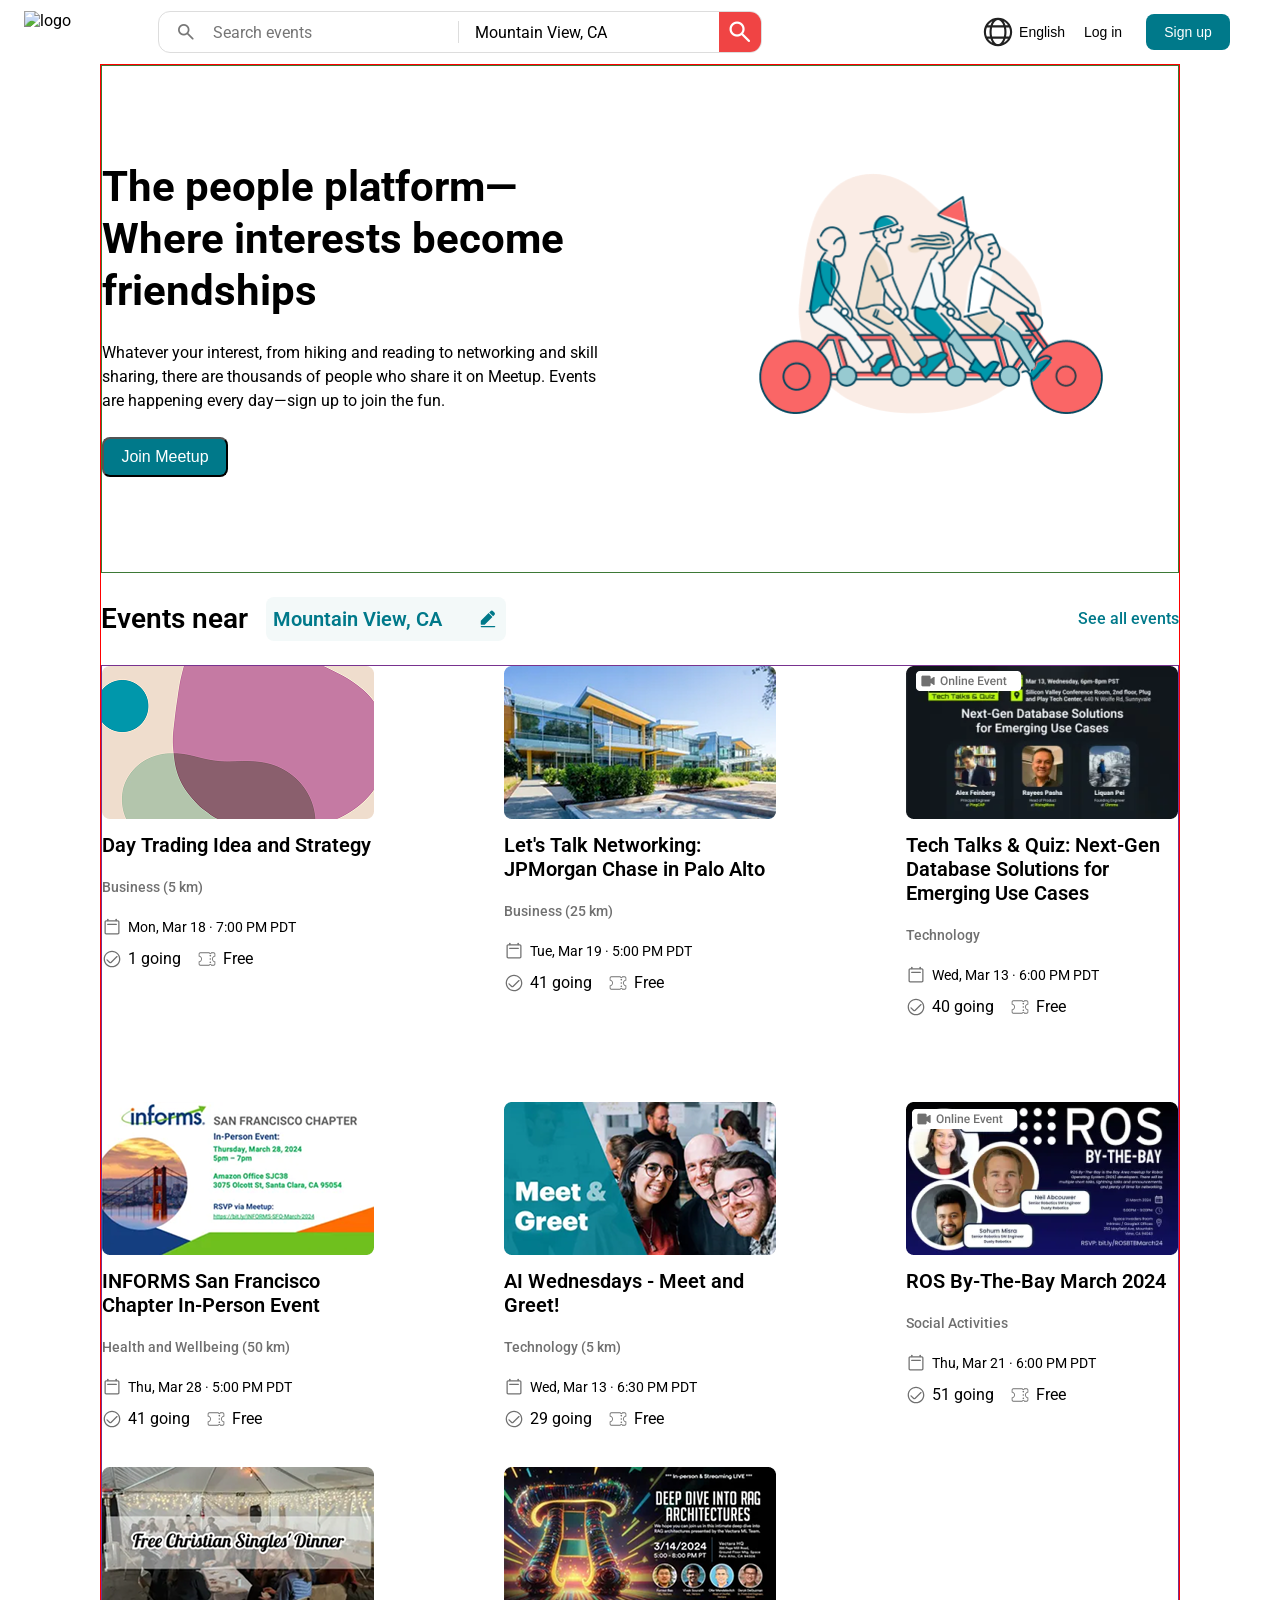
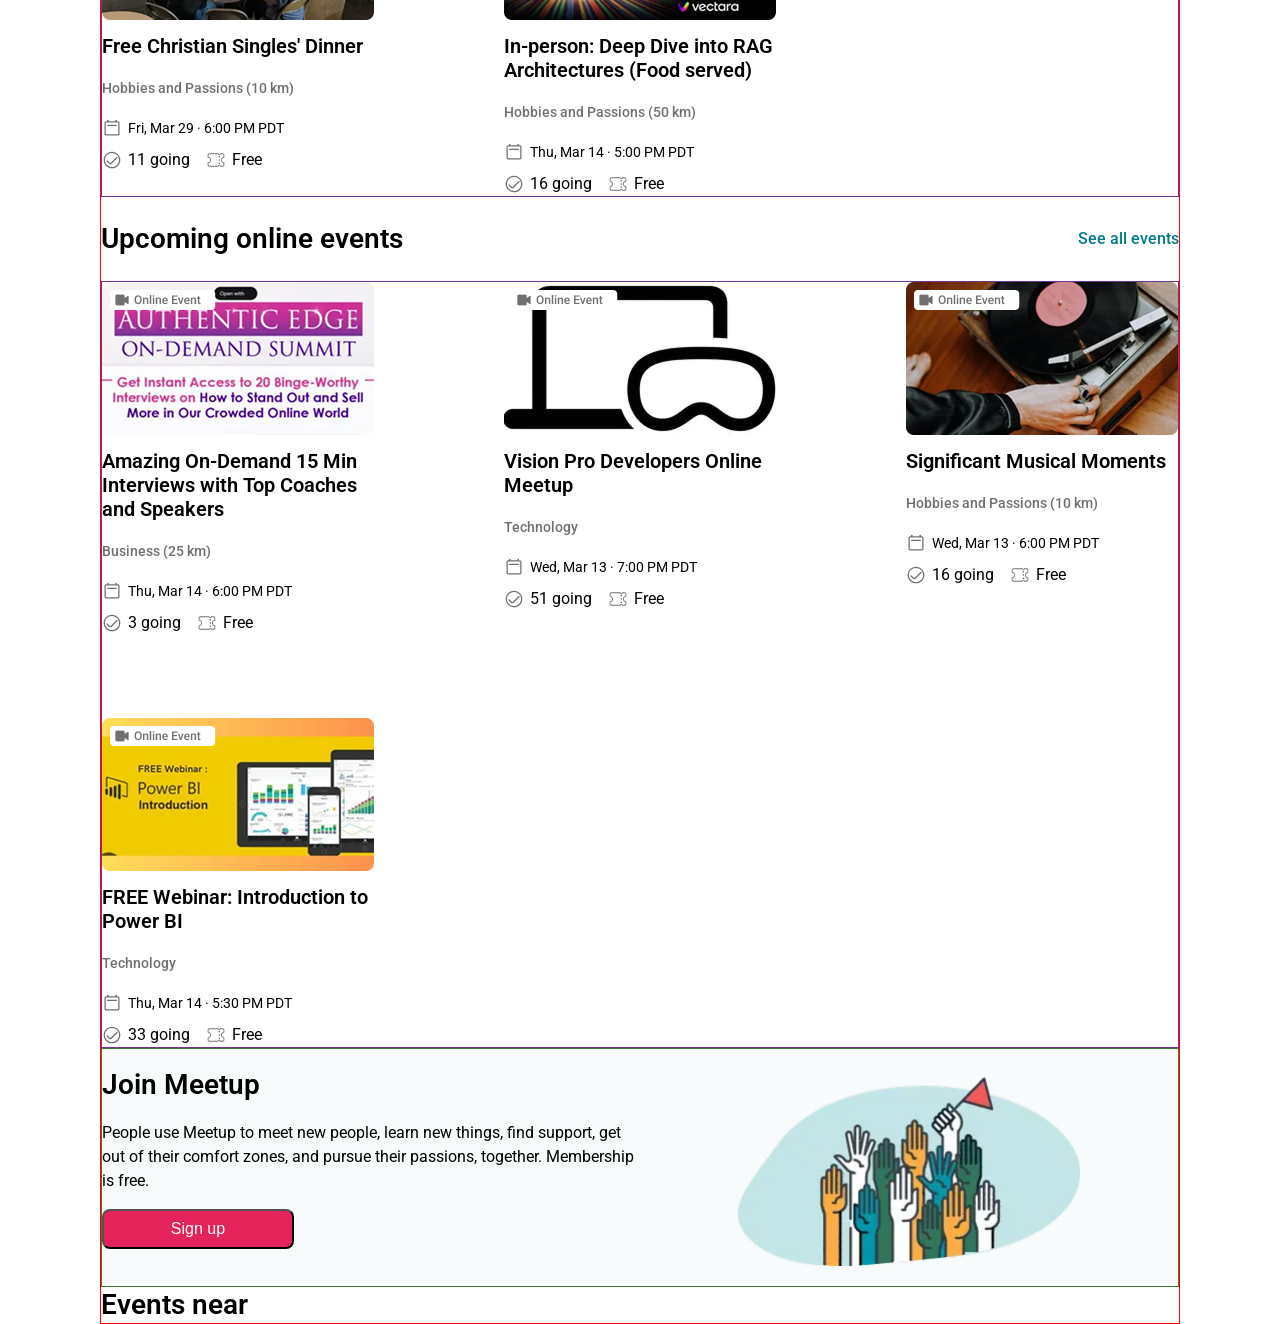
==== index.html @ 6280b61b "section Join_Meetup adaptive" ====
<!doctype html>
<html lang="en">

<head>
    <meta charset="UTF-8" />
    <meta name="viewport" content="width=device-width, initial-scale=1.0" />
    <link href="./css/style.css" rel="stylesheet" />
    <link rel="stylesheet"
        href="https://fonts.googleapis.com/css2?family=Material+Symbols+Rounded:opsz,wght,FILL,GRAD@24,400,0,0" />
    <title>Document</title>
</head>

<body>

    <div class="navbar">
        <img src="/assets/icon/logo.svg" alt="logo" class="logo" />
        <form class="searchBar">

            <div class="searchField">
                <span class="material-symbols-rounded searchIcon">
                    search
                </span>
                <input type="text" placeholder="Search events" aria-label="Search events">
            </div>

            <div class="locationField">
                <input type="text" value="Mountain View, CA" aria-label="Location">
            </div>
            <button type="submit" aria-label="Search">
                <span class="material-symbols-rounded">search</span>
            </button>
        </form>

        <div class="btnCont">
            <button class="btnEnglish"><img src="/assets/icon/Planet.svg" alt="Planet">English</button>
            <button class="btnLogin">Log in</button>
            <button class="btnSingUp">Sign up</button>
        </div>
    </div>


    <div class="main">
        <section class="sectionPeoplePlatform">
            <div class="flexSetting textCont">
                <h2>
                    The people platform—Where interests become friendships
                </h2>
                <p>Whatever your interest, from hiking and reading to networking and skill sharing,
                    there are thousands of people who share it on Meetup. Events are happening
                    every day—sign up to join the fun.</p>
                <button> Join Meetup</button>
            </div>
            <div class="flexSetting imageCont">
                <img src="/assets/img/irl_event.png" alt="irl_event">
            </div>
        </section>


        <!-- /* ******************************************************************************* */
        /* ******************************************************************************* */
        /* ******************************************************************************* */ -->


        <section class="sectionEventsNear">
            <div class="firstLine">
                <div class="title3"><span>Events near</span></div>
                <div class="title3Info">
                    <span>Mountain View, CA</span>
                    <img src="/assets/icon/pen.svg" alt="">

                </div>
                <a class="title3InfoLink" href="">See all events</a>
            </div>
            <div class="eventsNear">
                <div class="eventsNearGr1">
                    <div class="eventsNearImg"> <img class="linkImg" src="/assets/img/Link1.png" alt=""></div>
                    <div class="eventsNearText">
                        <h4>Day Trading Idea and Strategy</h4>
                        <p class="category">Business (5 km)</p>
                        <div class="dataGrid">
                            <img class="iconGrid" src="/assets/icon/calender.svg" alt="calender">
                            <p class="data">Mon, Mar 18 · 7:00 PM PDT</p>
                        </div>
                        <div class="ticketGrid">
                            <img class="iconGrid" src="/assets/icon/members.svg" alt="members">
                            <span>1 going</span>
                            <img class="iconGrid ticketIcon" src="/assets/icon/ticket.svg" alt="ticket">
                            <span>Free</span>
                        </div>
                    </div>
                </div>

                <div class="eventsNearGr1">
                    <div class="eventsNearImg"><img class="linkImg" src="/assets/img/Link2.png" alt=""></div>
                    <div class="eventsNearText">
                        <h4>Let's Talk Networking: JPMorgan Chase in Palo Alto</h4>
                        <p class="category">Business (25 km)</p>
                        <div class="dataGrid">
                            <img class="iconGrid" src="/assets/icon/calender.svg" alt="calender">
                            <p class="data">Tue, Mar 19 · 5:00 PM PDT</p>
                        </div>
                        <div class="ticketGrid">
                            <img class="iconGrid" src="/assets/icon/members.svg" alt="members">
                            <span>41 going</span>
                            <img class="iconGrid ticketIcon" src="/assets/icon/ticket.svg" alt="ticket">
                            <span>Free</span>
                        </div>
                    </div>
                </div>


                <div class="eventsNearGr1">
                    <div class="eventsNearImg"><img class="linkImg" src="/assets/img/Link3.png" alt=""></div>
                    <div class="eventsNearText">
                        <h4>Tech Talks & Quiz: Next-Gen Database Solutions for Emerging Use Cases</h4>
                        <p class="category">Technology</p>
                        <div class="dataGrid">
                            <img class="iconGrid" src="/assets/icon/calender.svg" alt="calender">
                            <p class="data">Wed, Mar 13 · 6:00 PM PDT</p>
                        </div>
                        <div class="ticketGrid">
                            <img class="iconGrid" src="/assets/icon/members.svg" alt="members">
                            <span>40 going</span>
                            <img class="iconGrid ticketIcon" src="/assets/icon/ticket.svg" alt="ticket">
                            <span>Free</span>
                        </div>
                    </div>
                </div>

                <div class="eventsNearGr1">
                    <div class="eventsNearImg"><img class="linkImg" src="/assets/img/Link4.png" alt=""></div>
                    <div class="eventsNearText">
                        <h4>INFORMS San Francisco Chapter In-Person Event</h4>
                        <p class="category">Health and Wellbeing (50 km)</p>
                        <div class="dataGrid">
                            <img class="iconGrid" src="/assets/icon/calender.svg" alt="calender">
                            <p class="data">Thu, Mar 28 · 5:00 PM PDT</p>
                        </div>
                        <div class="ticketGrid">
                            <img class="iconGrid" src="/assets/icon/members.svg" alt="members">
                            <span>41 going</span>
                            <img class="iconGrid ticketIcon" src="/assets/icon/ticket.svg" alt="ticket">
                            <span>Free</span>
                        </div>
                    </div>
                </div>

                <div class="eventsNearGr1">
                    <div class="eventsNearImg"><img class="linkImg" src="/assets/img/Link5.png" alt=""></div>
                    <div class="eventsNearText">
                        <h4>AI Wednesdays - Meet and Greet!</h4>
                        <p class="category">Technology (5 km)</p>
                        <div class="dataGrid">
                            <img class="iconGrid" src="/assets/icon/calender.svg" alt="calender">
                            <p class="data">Wed, Mar 13 · 6:30 PM PDT</p>
                        </div>
                        <div class="ticketGrid">
                            <img class="iconGrid" src="/assets/icon/members.svg" alt="members">
                            <span>29 going</span>
                            <img class="iconGrid ticketIcon" src="/assets/icon/ticket.svg" alt="ticket">
                            <span>Free</span>
                        </div>
                    </div>
                </div>

                <div class="eventsNearGr1">
                    <div class="eventsNearImg"><img class="linkImg" src="/assets/img/Link6.png" alt=""></div>
                    <div class="eventsNearText">
                        <h4>ROS By-The-Bay March 2024</h4>
                        <p class="category">Social Activities</p>
                        <div class="dataGrid">
                            <img class="iconGrid" src="/assets/icon/calender.svg" alt="calender">
                            <p class="data">Thu, Mar 21 · 6:00 PM PDT</p>
                        </div>
                        <div class="ticketGrid">
                            <img class="iconGrid" src="/assets/icon/members.svg" alt="members">
                            <span>51 going</span>
                            <img class="iconGrid ticketIcon" src="/assets/icon/ticket.svg" alt="ticket">
                            <span>Free</span>
                        </div>
                    </div>
                </div>

                <div class="eventsNearGr1">
                    <div class="eventsNearImg"><img class="linkImg" src="/assets/img/Link7.png" alt=""></div>
                    <div class="eventsNearText">
                        <h4>Free Christian Singles' Dinner</h4>
                        <p class="category">Hobbies and Passions (10 km)</p>
                        <div class="dataGrid">
                            <img class="iconGrid" src="/assets/icon/calender.svg" alt="calender">
                            <p class="data">Fri, Mar 29 · 6:00 PM PDT</p>
                        </div>
                        <div class="ticketGrid">
                            <img class="iconGrid" src="/assets/icon/members.svg" alt="members">
                            <span>11 going</span>
                            <img class="iconGrid ticketIcon" src="/assets/icon/ticket.svg" alt="ticket">
                            <span>Free</span>
                        </div>
                    </div>
                </div>

                <div class="eventsNearGr1">
                    <div class="eventsNearImg"><img class="linkImg" src="/assets/img/Link8.png" alt=""></div>
                    <div class="eventsNearText">
                        <h4>In-person: Deep Dive into RAG Architectures (Food served)</h4>
                        <p class="category">Hobbies and Passions (50 km)</p>
                        <div class="dataGrid">
                            <img class="iconGrid" src="/assets/icon/calender.svg" alt="calender">
                            <p class="data">Thu, Mar 14 · 5:00 PM PDT</p>
                        </div>
                        <div class="ticketGrid">
                            <img class="iconGrid" src="/assets/icon/members.svg" alt="members">
                            <span>16 going</span>
                            <img class="iconGrid ticketIcon" src="/assets/icon/ticket.svg" alt="ticket">
                            <span>Free</span>
                        </div>
                    </div>
                </div>
            </div>
        </section>


        <!-- /* ******************************************************************************* */
        /* ******************************************************************************* */
        /* ******************************************************************************* */ -->
        <section class="sectionUpcomingOnlineEvents">
            <div class="firstLine">
                <div><span class="title3">Upcoming online events</span></div>

                <a class="title3InfoLink" href="">See all events</a>
            </div>
            <div class="upcomingOnlineEvents">
                <div class="upcomingOnlineEventsGr1">
                    <div class="upcomingOnlineEventsImg"><img class="linkImg" src="/assets/img/Link9.png" alt=""></div>
                    <div class="upcomingOnlineEventsText">
                        <h4>Amazing On-Demand 15 Min Interviews with Top Coaches and Speakers</h4>
                        <p class="category">Business (25 km)</p>
                        <div class="dataGrid">
                            <img class="iconGrid" src="/assets/icon/calender.svg" alt="calender">
                            <p class="data">Thu, Mar 14 · 6:00 PM PDT</p>
                        </div>
                        <div class="ticketGrid">
                            <img class="iconGrid" src="/assets/icon/members.svg" alt="members">
                            <span>3 going</span>
                            <img class="iconGrid ticketIcon" src="/assets/icon/ticket.svg" alt="ticket">
                            <span>Free</span>
                        </div>
                    </div>
                </div>


                <div class="upcomingOnlineEventsGr1">
                    <div class="upcomingOnlineEventsImg"><img class="linkImg" src="/assets/img/Link10.png" alt=""></div>
                    <div class="upcomingOnlineEventsText">
                        <h4>Vision Pro Developers Online Meetup</h4>
                        <p class="category">Technology</p>
                        <div class="dataGrid">
                            <img class="iconGrid" src="/assets/icon/calender.svg" alt="calender">
                            <p class="data">Wed, Mar 13 · 7:00 PM PDT</p>
                        </div>
                        <div class="ticketGrid">
                            <img class="iconGrid" src="/assets/icon/members.svg" alt="members">
                            <span>51 going</span>
                            <img class="iconGrid ticketIcon" src="/assets/icon/ticket.svg" alt="ticket">
                            <span>Free</span>
                        </div>
                    </div>
                </div>

                <div class="upcomingOnlineEventsGr1">
                    <div class="upcomingOnlineEventsImg"><img class="linkImg" src="/assets/img/Link11.png" alt=""></div>
                    <div class="upcomingOnlineEventsText">
                        <h4>Significant Musical Moments</h4>
                        <p class="category">Hobbies and Passions (10 km)</p>
                        <div class="dataGrid">
                            <img class="iconGrid" src="/assets/icon/calender.svg" alt="calender">
                            <p class="data">Wed, Mar 13 · 6:00 PM PDT</p>
                        </div>
                        <div class="ticketGrid">
                            <img class="iconGrid" src="/assets/icon/members.svg" alt="members">
                            <span>16 going</span>
                            <img class="iconGrid ticketIcon" src="/assets/icon/ticket.svg" alt="ticket">
                            <span>Free</span>
                        </div>
                    </div>
                </div>


                <div class="upcomingOnlineEventsGr1">
                    <div class="upcomingOnlineEventsImg"><img class="linkImg" src="/assets/img/Link12.png" alt=""></div>
                    <div class="upcomingOnlineEventsText">
                        <h4>FREE Webinar: Introduction to Power BI</h4>
                        <p class="category">Technology</p>
                        <div class="dataGrid">
                            <img class="iconGrid" src="/assets/icon/calender.svg" alt="calender">
                            <p class="data">Thu, Mar 14 · 5:30 PM PDT</p>
                        </div>
                        <div class="ticketGrid">
                            <img class="iconGrid" src="/assets/icon/members.svg" alt="members">
                            <span>33 going</span>
                            <img class="iconGrid ticketIcon" src="/assets/icon/ticket.svg" alt="ticket">
                            <span>Free</span>
                        </div>
                    </div>
                </div>
            </div>
        </section>

        <!-- /* ******************************************************************************* */
        /* ******************************************************************************* */
        /* ******************************************************************************* */ -->

        <section class="sectionJoinMeetup">
            <div class="title">
                <h5>Join Meetup</h5>
            </div>

            <div class="imageCont">
                <img src="/assets/img/Hands.png" alt="irl_event">
            </div>

            <div class="textCont">
                <p>
                    People use Meetup to meet new people, learn new things, find support, get out of their comfort
                    zones, and pursue their passions, together. Membership is free.
                </p>
                <button>Sign up</button>
            </div>
        </section>
        <section class="sectionTopCategories">
            <div class="title3"><span>Events near</span></div>

        </section>
    </div>
</body>
<script src="/scripts/script.js"></script>

</html>
---- css/style.css ----
* {
    margin: 0px;
    padding: 0px;
    box-sizing: border-box;
    /* убрать возможность выделения */
    /* user-select: none; */


}

body {
    max-width: 1920px;
    margin: 0 auto;
    font-family: "Roboto ";
    /* position: relative; */
}

@font-face {
    font-family: "Roboto ";
    src: url("/assets/fonts/Roboto/Roboto-VariableFont_wdth\,wght.ttf");
}


.main {

    /* height: 100vh; */
    margin-left: 100px;
    margin-right: 100px;
    border: 1px solid red;
}

@media screen and (max-width: 1024px) {
    .main {
        margin-left: 15px;
        margin-right: 15px;
    }
}

.title3 {
    font-weight: 600;
    font-style: SemiBold;
    font-size: 28px;
    line-height: 36px;
}

.title3InfoLink {
    font-weight: 500;
    font-size: 16px;
    line-height: 24px;
    color: #00798A;
    /* убрать подчеркивание */
    text-decoration: none;

}

h4 {
    font-weight: 600;
    font-size: 20px;
    line-height: 24px;
}



@media screen and (max-width: 480px) {
    .title3 {
        font-size: 20px;
        line-height: 24px;
    }

    h4 {
        font-size: 10px;
        line-height: 14px;
    }
}

/* ******************************************************************************* */
/* ******************************************************************************* */
/* ******************************************************************************* */

.navbar {

    display: flex;
    flex-direction: row;
    justify-content: flex-start;
    gap: 40px;


    margin: 11px 50px 11px 24px;

    img {
        width: 94px;
        height: 34px;
    }

    .searchBar {
        display: flex;
        align-items: center;
        /* width: 100%; */
        /* max-width: 700px; */
        height: 42px;
        border: 1px solid #ddd;
        border-radius: 12px;
        overflow: hidden;

        /* font-family: Roboto; */
        font-weight: 400;
        font-style: Regular;
        font-size: 16px;

        input {
            /* width: 100%; */
            width: 260px;
            min-width: 0;
            padding-left: 16px;
            border: none;
            /* // убрать внешнюю обводку элемента  */
            outline: none;
            font: inherit;

        }

        /* ?????????????????? */
        input:focus {
            outline: 2px solid #00798A;
            outline-offset: 2px;
        }

        button {
            display: flex;
            align-items: center;
            justify-content: center;
            flex-shrink: 0;
            width: 42px;
            height: 42px;
            border: none;
            background-color: #f04444;
            color: white;
            cursor: pointer;
        }
    }

    .searchField,
    .locationField {
        display: flex;
        align-items: center;
    }

    .searchField {
        /* не сжиматься, не расти, его размеры */
        flex: 0 0 300px;
        width: 300px;

    }

    .locationField {
        /* не сжиматься, не расти, его размеры */
        flex: 0 0 260px;
        width: 260px;

    }






    .searchBar button span {
        font-size: 28px;
    }


    .searchField {
        display: flex;
        align-items: center;
        flex: 1;
        min-width: 0;
        border-right: 1px solid #ddd;
    }

    .searchIcon {
        flex-shrink: 0;
        margin-left: 16px;
        color: #777;
        font-size: 22px;
    }

    .searchField input {
        flex: 1;
        min-width: 0;
        /* padding: 16px 12px; */
        /* border: none;
        outline: none;
        font: inherit; */
    }

    .btnCont {

        font-weight: 400;
        font-style: Regular;
        font-size: 16px;

        display: flex;
        align-items: center;
        gap: 22px;

        button {
            border: 0px;
            background-color: white;
            font-weight: 500;
            font-size: 14px;
            line-height: 20px;

            display: flex;
            align-items: center;
            justify-content: center;
            gap: 4px;

        }

        .btnEnglish {
            width: 74px;
        }

        .btnLogin {
            width: 42px;
        }

        .btnSingUp {
            width: 84px;
            height: 36px;
            background-color: #00798A;
            border-radius: 8px;
            color: white;
        }

    }



    .btnCont:last-child {
        /* margin-left: auto; 2 варианта для этого результата*/
        margin-inline-start: auto
    }
}


/*  Adaptive  for navbar*/
@media screen and (max-width: 1024px) {
    .navbar {
        margin-right: 8px;
        flex-wrap: wrap;
        justify-content: space-between;
        row-gap: 16px;
    }

    .searchBar {
        order: 1;
        /* flex: 0 0 100%; */
        max-width: 100%;
        margin-inline: auto;
    }
}

/*  Adaptive */
@media screen and (max-width: 800px) {
    .navbar .locationField {
        display: none;
    }
}

/* ******************************************************************************* */
/* ******************************************************************************* */
/* ******************************************************************************* */

.sectionPeoplePlatform {
    border: 1px solid rgb(61, 121, 54);
    padding-bottom: 95px;
    padding-top: 95px;
    display: flex;
    gap: 46px;


    h2 {
        font-weight: 700;
        font-style: Bold;
        font-size: 42px;
        line-height: 52px;
    }

    p {
        margin-top: 24px;
        margin-bottom: 24px;
        font-weight: 400;
        font-style: Regular;
        font-size: 16px;
        line-height: 24px;

    }

    button {
        width: 126px;
        height: 40px;
        background-color: #00798A;
        border-radius: 8px;
        color: white;
        font-weight: 400;
        font-size: 16px;
        line-height: 24px;
    }

    .imageCont {
        display: flex;
        justify-content: center;
    }

    img {
        max-width: 380px;
        max-height: 270px;
    }

    /* занимать доступное свободное пространство внутри flex-контейнера */
    .flexSetting {
        flex: 1;
    }
}



@media screen and (max-width: 1024px) {
    .sectionPeoplePlatform {
        padding-top: 30px;
        padding-bottom: 0px;

        display: flex;
        flex-direction: column;
        gap: 10px;

        p {
            margin-top: 20px;
        }

        /* расположить картинку посередине */
        /* .imageCont img {
            display: block;
            margin: 0 auto;
        } */
    }
}

@media screen and (max-width: 768px) {

    .sectionPeoplePlatform {
        img {
            width: 216px;
            height: auto;
            /* height: 154px; */
            /* margin: 0 auto; */
        }
    }
}

/* ******************************************************************************* */
/* ******************************************************************************* */
/* ******************************************************************************* */

.sectionEventsNear {
    .firstLine {
        margin-top: 24px;
        display: flex;
        justify-content: start;
        align-items: center;
        gap: 18px;
    }

    .title3Info {
        width: 240px;
        height: 44px;

        display: flex;
        justify-content: space-around;
        align-items: center;
        gap: 20px;

        background-color: #F3F9F9;
        border-radius: 8px;

        span {
            color: #00798A;
            font-weight: 600;
            font-size: 20px;
            line-height: 24px;
        }

        img {
            width: 22px;
            height: 22px;
        }

    }

    .title3InfoLink:last-child {
        /* margin-left: auto; 2 варианта для этого результата*/
        margin-inline-start: auto
    }

    .eventsNear {
        border: 1px solid rgb(120, 50, 143);
        margin-top: 24px;


        display: grid;
        grid-template-columns: repeat(auto-fill, minmax(272px, 272px));
        /* grid-template-rows: auto; */
        grid-template-rows: repeat(auto-fill, 400px);
        /* между колонками */
        column-gap: 20px;
        justify-content: space-between;
        /* column-gap: clamp(10px, 2vw, 40px); */
        /* между строками */
        row-gap: 36px;


        .eventsNearGr1 {
            display: flex;
            flex-direction: column;
            gap: 10px;

        }

        .eventsNearText {
            display: flex;
            flex-direction: column;
            gap: 10px;
        }

        .dataGrid {
            display: flex;
            align-items: center;
            gap: 6px;
        }

        .ticketGrid {
            display: flex;
            align-items: center;
            gap: 6px;
        }


        .iconGrid {
            width: 20px;
            height: 20px;
        }

        .linkImg {
            width: 272px;
            height: 153px;
        }

        .category {
            margin-top: 10px;
            margin-bottom: 10px;
            font-weight: 500;
            font-size: 14px;
            line-height: 20px;
            color: #707070;
        }

        .data {
            font-weight: 400;
            font-size: 14px;
            line-height: 20px;
        }

        span {
            font-weight: 400;
            font-size: 16px;
            line-height: 24px;
        }

        .ticketIcon {
            margin-left: 10px;
        }


    }
}

@media screen and (max-width: 1024px) {
    .sectionEventsNear {

        .title3InfoLink {
            display: none;
        }

        .eventsNear {
            border: 1px solid rgb(120, 50, 143);
            margin-top: 24px;

            display: grid;
            grid-template-columns: 1fr;
            grid-template-rows: auto;
            justify-content: stretch;
            /* между строками */
            row-gap: 16px;

            .eventsNearGr1 {
                padding: 10px;
                border-top: 1px solid #D9D9D9;
                display: flex;
                flex-direction: row;
                gap: 10px;
            }

            .dataGrid {
                order: -1;

            }

            .category {
                margin-top: 0px;
                margin-bottom: 0px;
            }
        }


    }
}


@media screen and (max-width: 768px) {
    .sectionEventsNear {
        .title3Info {
            width: 164px;
            height: 30px;


            /* gap: 20px; */
            border-radius: 6px;

            span {
                font-size: 14px;
                line-height: 16px;
            }

            img {
                width: 16px;
                height: 16px;
            }

        }

        .eventsNear {
            .linkImg {
                width: 200px;
                height: auto;
            }

            .category {
                font-weight: 400;
                font-size: 12px;
                line-height: 14px;
            }

            .data {
                font-size: 12px;
                line-height: 14px;
            }

            /* sdfslkjflskj */
            span {
                font-weight: 400;
                font-size: 16px;
                line-height: 18px;
            }
        }
    }
}

@media screen and (max-width: 480px) {
    .sectionEventsNear {
        .eventsNear {
            .linkImg {
                width: 100px;
                height: auto;
            }


            .category {
                font-weight: 400;
                font-size: 8px;
                line-height: 12px;
            }

            .data {
                font-size: 8px;
                line-height: 12px;
            }

            /* sdfslkjflskj */
            span {
                font-weight: 400;
                font-size: 10px;
                line-height: 14px;
            }
        }
    }
}



/* ******************************************************************************* */
/* ******************************************************************************* */
/* ******************************************************************************* */

.sectionUpcomingOnlineEvents {
    .firstLine {
        margin-top: 24px;
        display: flex;
        justify-content: space-between;
        align-items: center;
        gap: 18px;
    }



    .upcomingOnlineEvents {
        border: 1px solid rgb(120, 50, 143);
        margin-top: 24px;


        display: grid;
        grid-template-columns: repeat(auto-fill, minmax(272px, 272px));
        /* grid-template-rows: auto; */
        grid-template-rows: repeat(auto-fill, 400px);
        /* между колонками */
        column-gap: 20px;
        justify-content: space-between;
        /* column-gap: clamp(10px, 2vw, 40px); */
        /* между строками */
        row-gap: 36px;


        .upcomingOnlineEventsGr1 {
            display: flex;
            flex-direction: column;
            gap: 10px;

        }

        .upcomingOnlineEventsText {
            display: flex;
            flex-direction: column;
            gap: 10px;
        }

        .dataGrid {
            display: flex;
            align-items: center;
            gap: 6px;
        }

        .ticketGrid {
            display: flex;
            align-items: center;
            gap: 6px;
        }


        .iconGrid {
            width: 20px;
            height: 20px;
        }

        .linkImg {
            width: 272px;
            height: 153px;
        }

        .category {
            margin-top: 10px;
            margin-bottom: 10px;
            font-weight: 500;
            font-size: 14px;
            line-height: 20px;
            color: #707070;
        }

        .data {
            font-weight: 400;
            font-size: 14px;
            line-height: 20px;
        }

        span {
            font-weight: 400;
            font-size: 16px;
            line-height: 24px;
        }

        .ticketIcon {
            margin-left: 10px;
        }


    }
}


@media screen and (max-width: 1024px) {
    .sectionUpcomingOnlineEvents {


        .upcomingOnlineEvents {
            border: 1px solid rgb(120, 50, 143);
            margin-top: 24px;

            display: grid;
            grid-template-columns: 1fr;
            grid-template-rows: auto;
            justify-content: stretch;
            /* между строками */
            row-gap: 16px;

            .upcomingOnlineEventsGr1 {
                padding: 10px;
                border-top: 1px solid #D9D9D9;
                display: flex;
                flex-direction: row;
                gap: 10px;
            }

            .dataGrid {
                order: -1;

            }

            .category {
                margin-top: 0px;
                margin-bottom: 0px;
            }
        }


    }
}


@media screen and (max-width: 768px) {
    .sectionUpcomingOnlineEvents {

        .upcomingOnlineEvents {
            .linkImg {
                width: 200px;
                height: auto;
            }

            .category {
                font-weight: 400;
                font-size: 12px;
                line-height: 14px;
            }

            .data {
                font-size: 12px;
                line-height: 14px;
            }

            /* sdfslkjflskj */
            span {
                font-weight: 400;
                font-size: 16px;
                line-height: 18px;
            }
        }
    }
}

@media screen and (max-width: 480px) {
    .sectionUpcomingOnlineEvents {
        .upcomingOnlineEvents {
            .linkImg {
                width: 100px;
                height: auto;
            }


            .category {
                font-weight: 400;
                font-size: 8px;
                line-height: 12px;
            }

            .data {
                font-size: 8px;
                line-height: 12px;
            }

            /* sdfslkjflskj */
            span {
                font-weight: 400;
                font-size: 10px;
                line-height: 14px;
            }
        }
    }
}

/* ******************************************************************************* */
/* ******************************************************************************* */
/* ******************************************************************************* */

.sectionJoinMeetup {
    background-color: #F7FBFB;
    border: 1px solid rgb(61, 121, 54);


    display: grid;
    grid-template-columns: 1fr 1fr;
    grid-template-areas:
        "title image"
        "text image";
    align-items: center;

    /* gap: 46px; */
    .title {
        display: flex;
        flex-direction: row;
        justify-content: start;
        align-items: end;
    }

    h5 {
        margin-bottom: 0px;
        grid-area: title;
        font-weight: 600;
        font-style: Bold;
        font-size: 28px;
        line-height: 36px;
    }

    .textCont {
        grid-area: text;
        align-self: start;
    }

    .imageCont {
        grid-area: image;
        display: flex;
        justify-content: center;
        align-items: center;
    }



    p {
        /* margin-top: 16px; */
        margin-bottom: 16px;
        font-weight: 400;
        font-style: Regular;
        font-size: 16px;
        line-height: 24px;

    }

    button {
        width: 192px;
        height: 40px;
        background-color: #E32359;
        border-radius: 8px;
        color: white;
        font-weight: 400;
        font-size: 16px;
        line-height: 24px;

    }


    img {
        display: block;
        width: 342px;
        max-width: 100%;
        height: auto;
        margin-top: 20px;
        margin-bottom: 20px;
    }


}



@media screen and (max-width: 1024px) {
    .sectionJoinMeetup {
        grid-template-columns: 1fr;
        grid-template-areas:
            "title"
            "image"
            "text";
        gap: 0px;
        padding: 16px 0 16px;

        h5 {
            font-size: 20px;
            align-self: auto;
        }

        p {
            margin-top: 6px;
            font-size: 12px;
        }

        .textCont {
            align-self: auto;
        }

        button {
            display: block;
            margin: 0 auto;
        }

        img {
            margin: 0;
        }
    }
}

@media screen and (max-width: 768px) {

    .sectionJoinMeetup {
        img {
            width: 238px;
            height: auto;
        }
    }
}
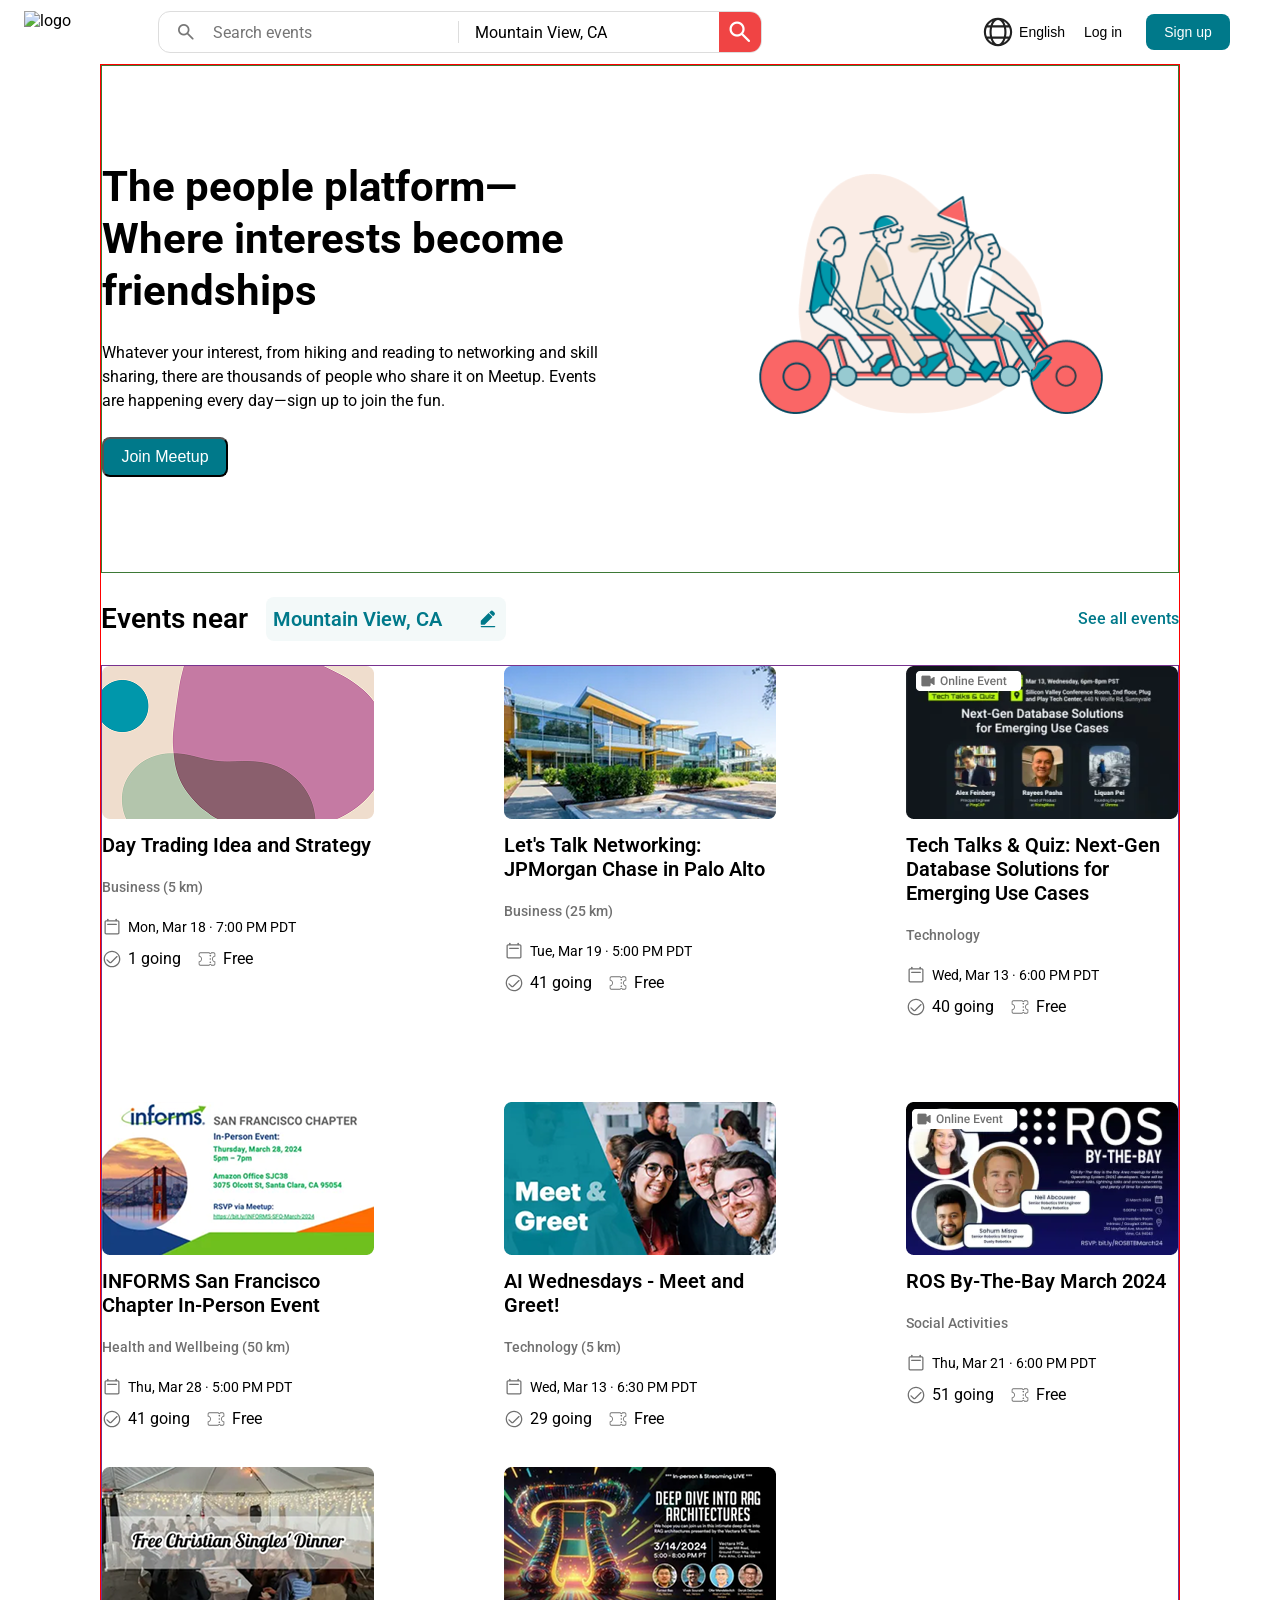
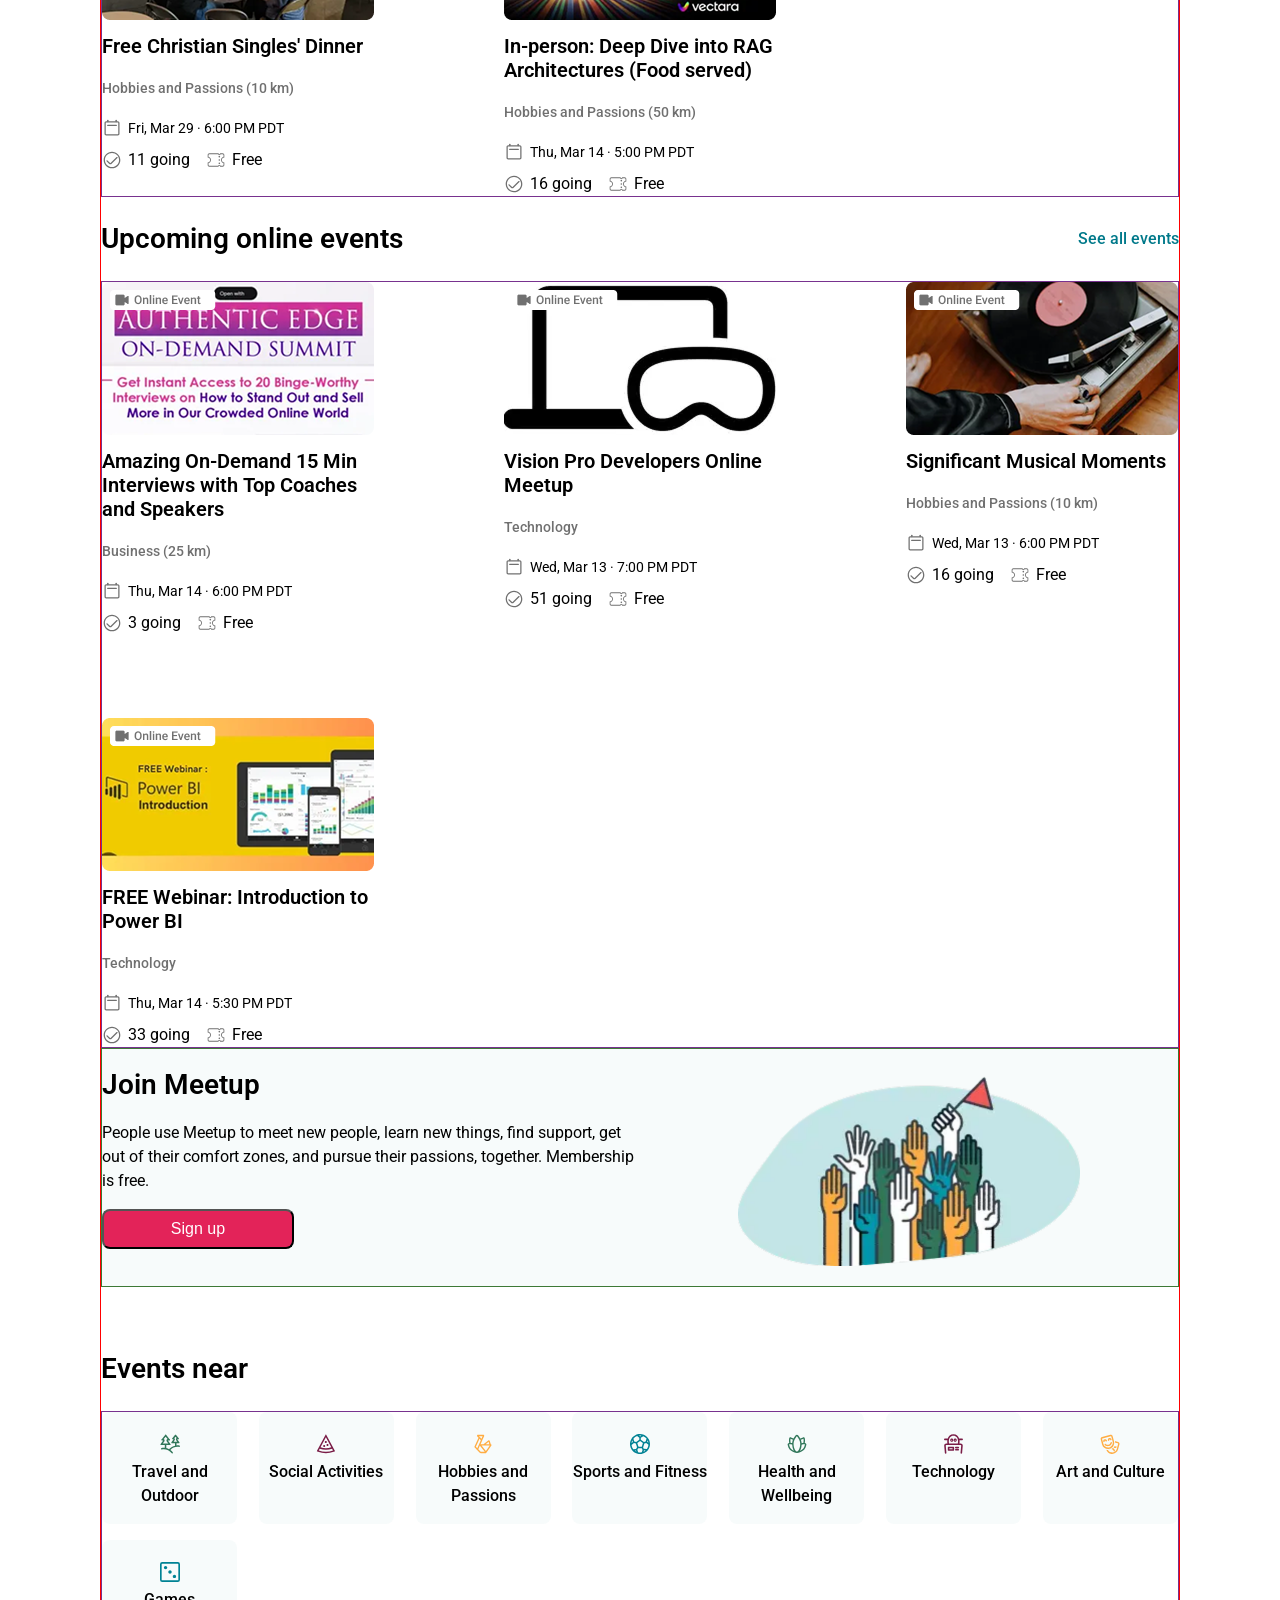
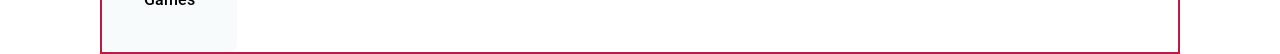
==== commit 0d7eb6ac: "sectionTopCategories with adaptive" ====
--- a/index.html
+++ b/index.html
@@ -330,6 +330,40 @@
         <section class="sectionTopCategories">
             <div class="title3"><span>Events near</span></div>
 
+            <div class="topCategories">
+                <div class="TopCategoriesGr1">
+                    <img src="/assets/icon/travel.svg" alt="travel">
+                    <p class="text">Travel and Outdoor</p>
+                </div>
+                <div class="TopCategoriesGr1">
+                    <img src="/assets/icon/pizza.svg" alt="travel">
+                    <p class="text">Social Activities</p>
+                </div>
+                <div class="TopCategoriesGr1">
+                    <img src="/assets/icon/hobbies.svg" alt="travel">
+                    <p class="text">Hobbies and Passions</p>
+                </div>
+                <div class="TopCategoriesGr1">
+                    <img src="/assets/icon/sport.svg" alt="travel">
+                    <p class="text">Sports and Fitness</p>
+                </div>
+                <div class="TopCategoriesGr1">
+                    <img src="/assets/icon/health.svg" alt="travel">
+                    <p class="text">Health and Wellbeing</p>
+                </div>
+                <div class="TopCategoriesGr1">
+                    <img src="/assets/icon/technology.svg" alt="travel">
+                    <p class="text">Technology</p>
+                </div>
+                <div class="TopCategoriesGr1">
+                    <img src="/assets/icon/art.svg" alt="travel">
+                    <p class="text">Art and Culture</p>
+                </div>
+                <div class="TopCategoriesGr1">
+                    <img src="/assets/icon/games.svg" alt="travel">
+                    <p class="text">Games</p>
+                </div>
+            </div>
         </section>
     </div>
 </body>
--- a/css/style.css
+++ b/css/style.css
@@ -932,4 +932,55 @@
             height: auto;
         }
     }
+}
+
+/* ******************************************************************************* */
+/* ******************************************************************************* */
+/* ******************************************************************************* */
+.sectionTopCategories {
+    margin-top: 64px;
+
+    .topCategories {
+        border: 1px solid rgb(120, 50, 143);
+        margin-top: 24px;
+
+        display: grid;
+        grid-template-columns: repeat(auto-fill, 135px);
+        grid-auto-rows: 112px;
+
+        /* между колонками */
+        column-gap: 16px;
+        justify-content: space-between;
+        /* между строками */
+        row-gap: 16px;
+
+        .TopCategoriesGr1 {
+            /* width: 135px;
+            height: 112px; */
+            border-radius: 8px;
+            padding-top: 22px;
+            background-color: #F7FBFB;
+            display: flex;
+            flex-direction: column;
+            justify-content: start;
+            align-items: center;
+            gap: 6px;
+
+        }
+
+        img {
+            width: 20px;
+            height: 20px;
+        }
+
+        .text {
+
+            font-weight: 500;
+            font-size: 16px;
+            line-height: 24px;
+            text-align: center;
+
+
+        }
+    }
 }
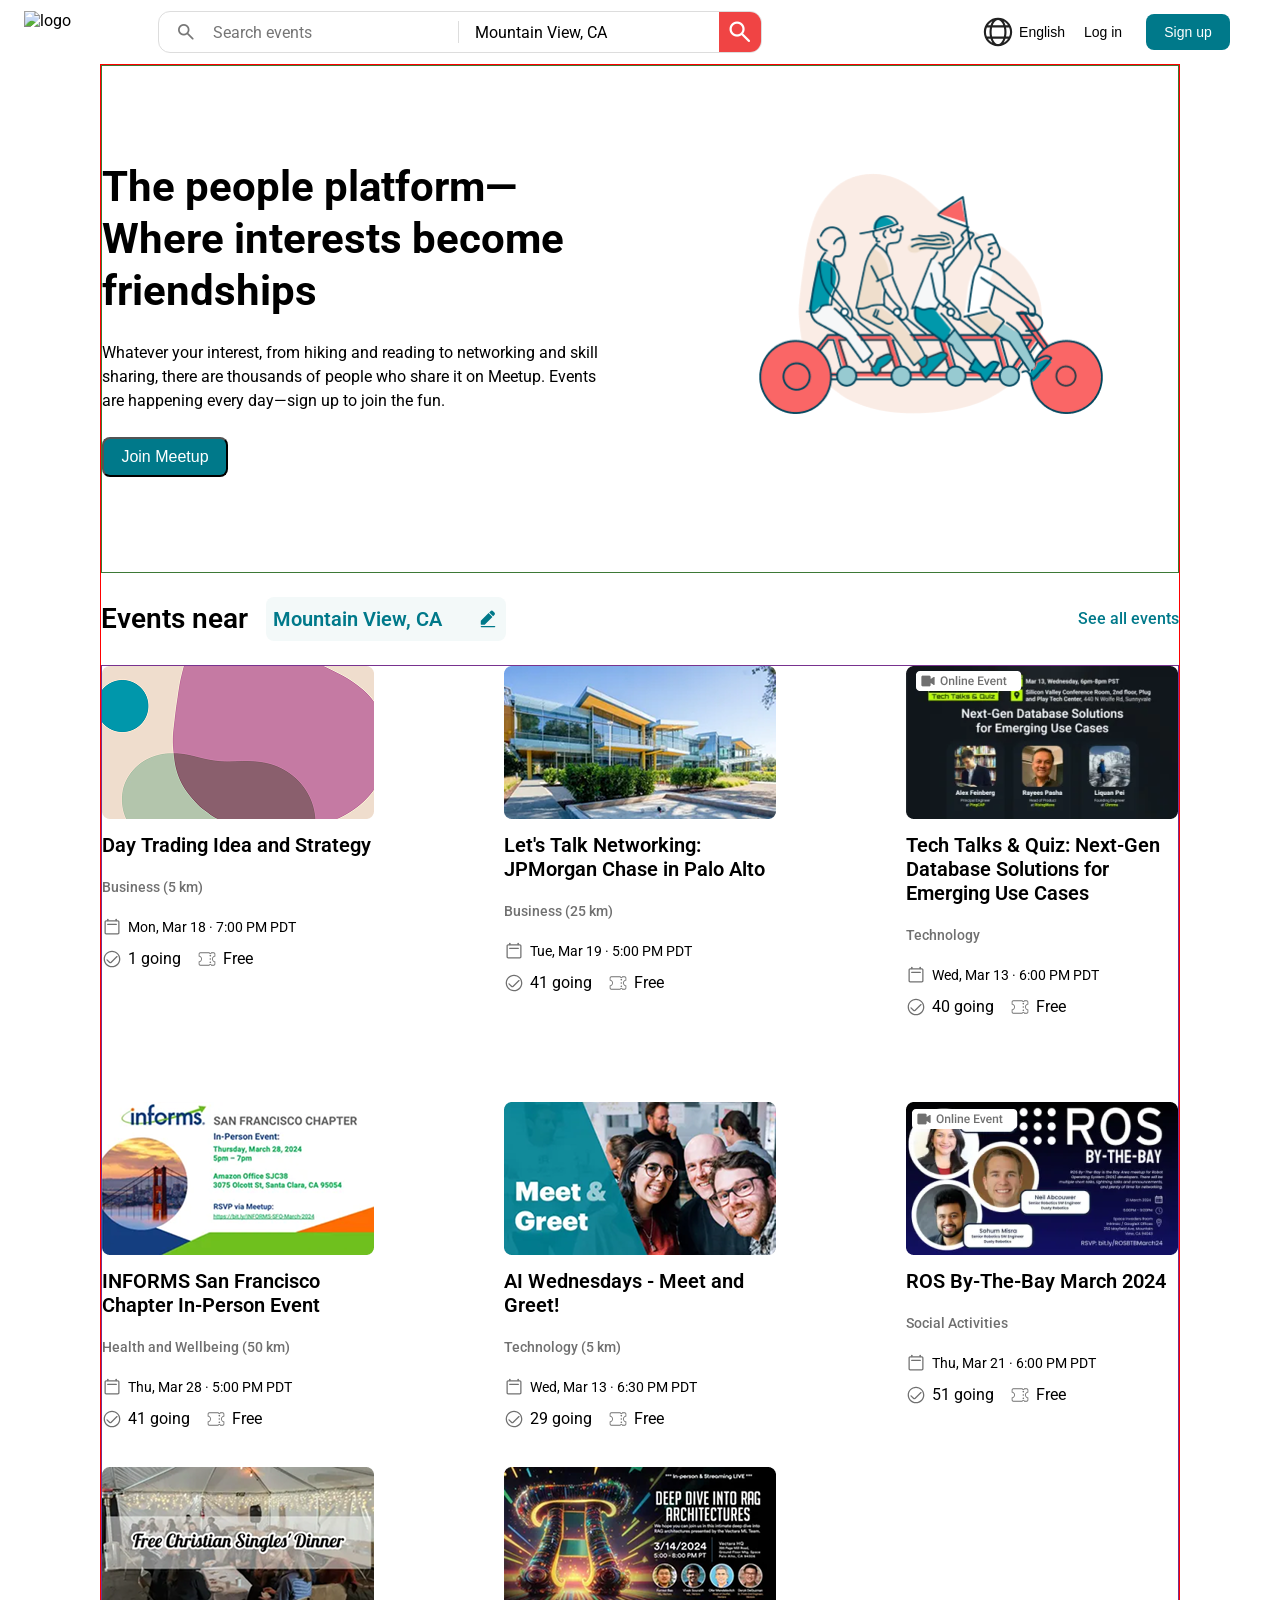
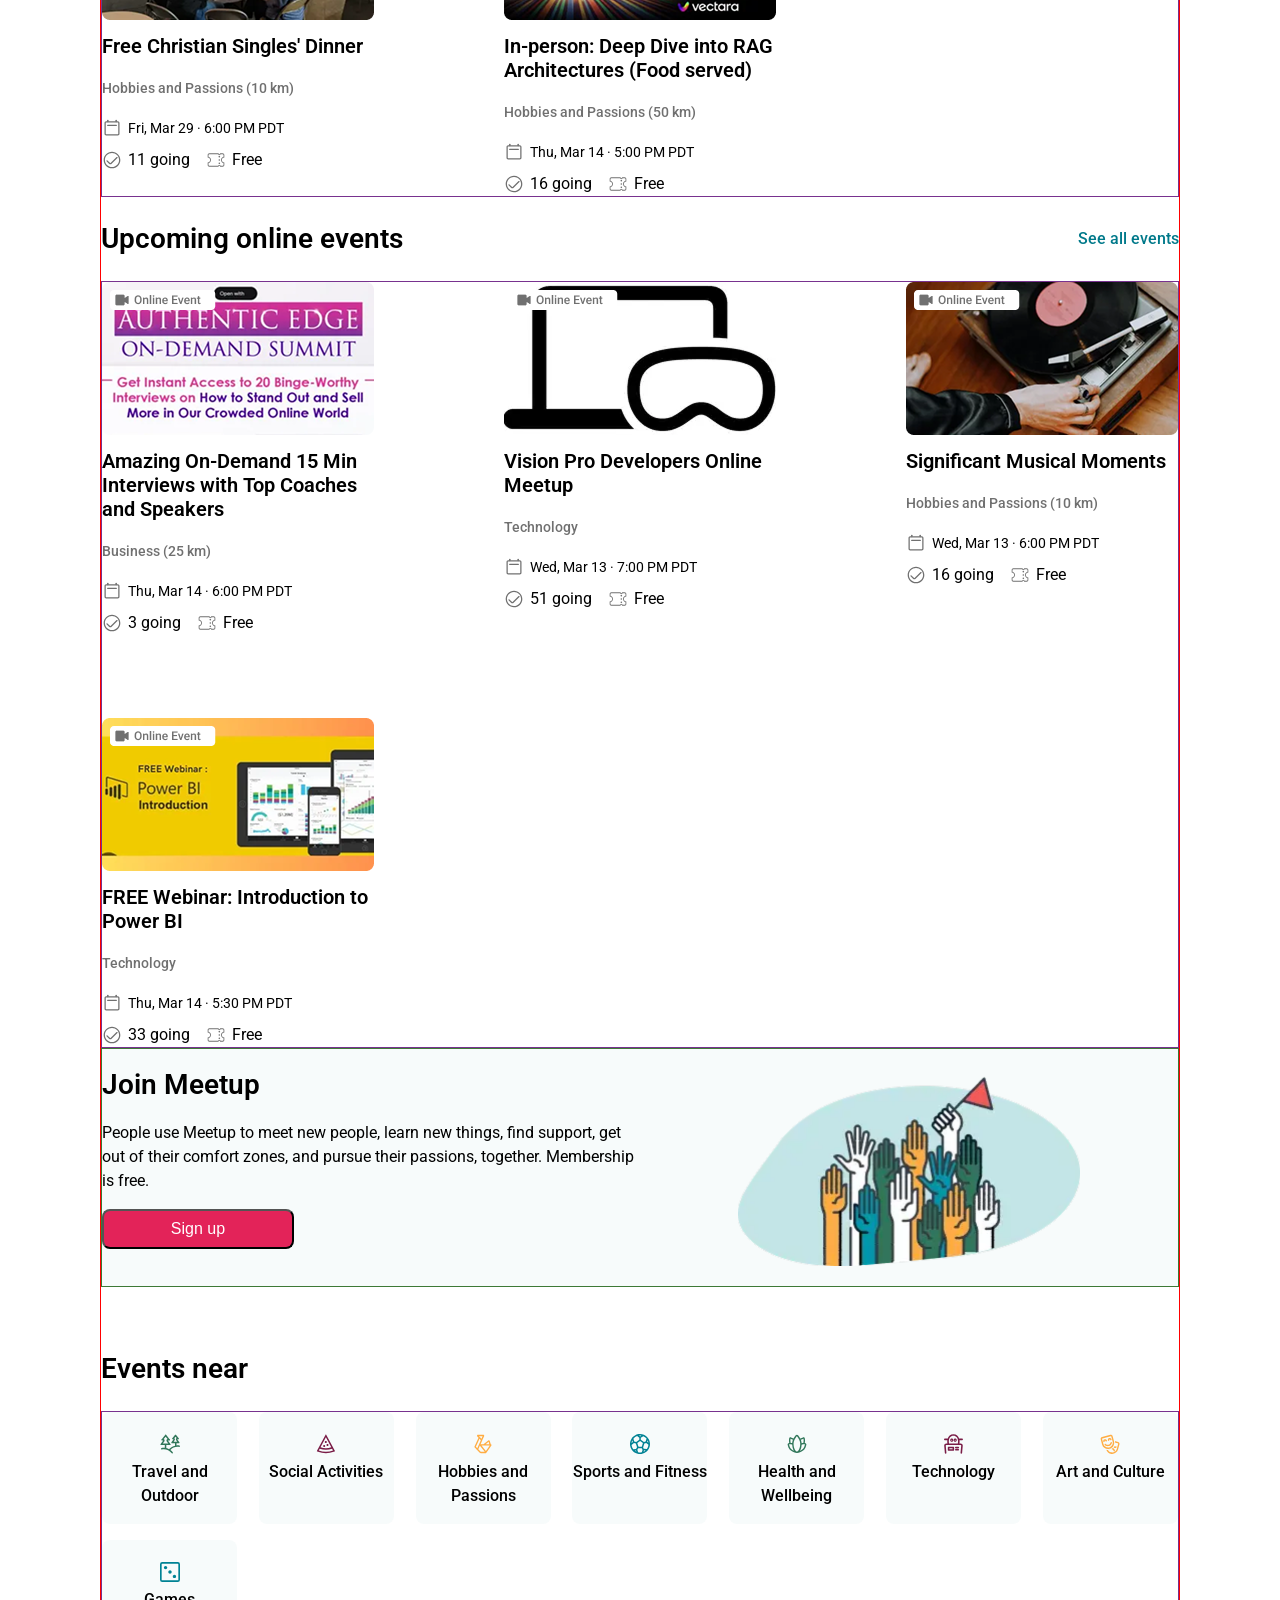
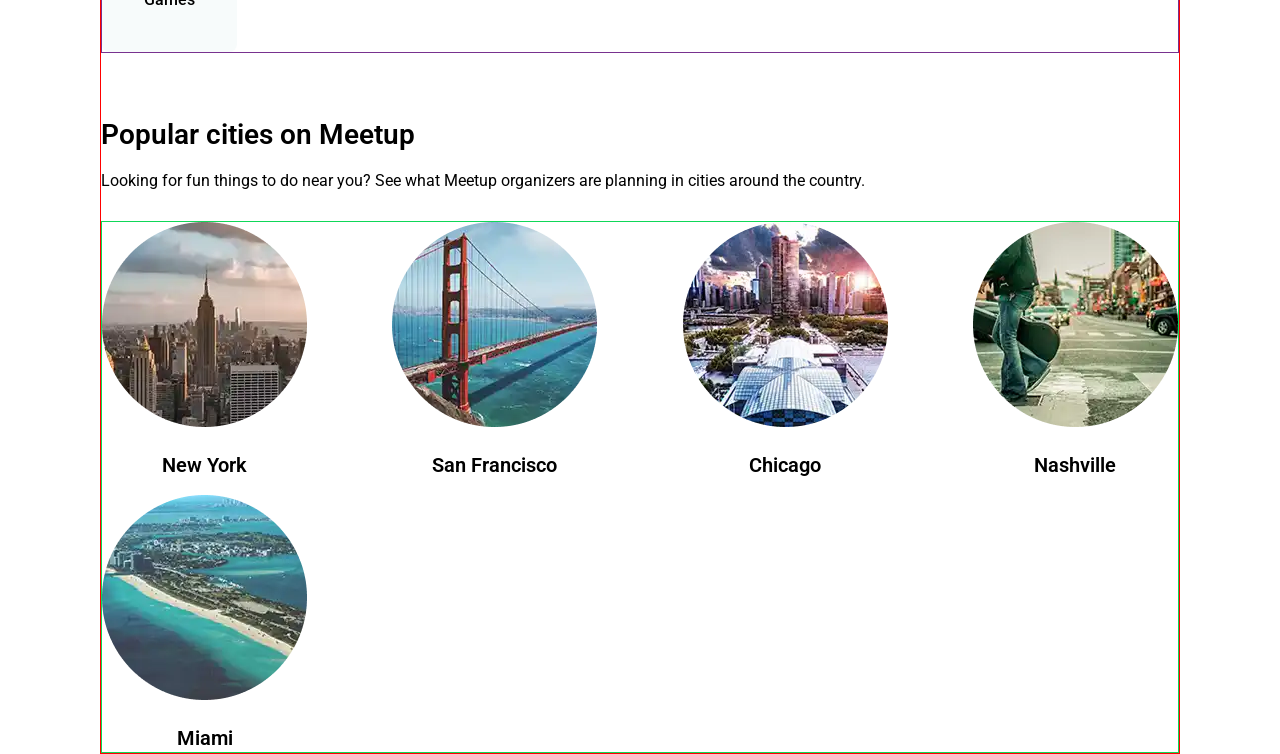
==== commit 21f92d3b: "section Popular Cities" ====
--- a/index.html
+++ b/index.html
@@ -327,6 +327,10 @@
                 <button>Sign up</button>
             </div>
         </section>
+        <!-- /* ******************************************************************************* */
+        /* ******************************************************************************* */
+        /* ******************************************************************************* */ -->
+
         <section class="sectionTopCategories">
             <div class="title3"><span>Events near</span></div>
 
@@ -336,32 +340,68 @@
                     <p class="text">Travel and Outdoor</p>
                 </div>
                 <div class="TopCategoriesGr1">
-                    <img src="/assets/icon/pizza.svg" alt="travel">
+                    <img src="/assets/icon/pizza.svg" alt="Activities">
                     <p class="text">Social Activities</p>
                 </div>
                 <div class="TopCategoriesGr1">
-                    <img src="/assets/icon/hobbies.svg" alt="travel">
+                    <img src="/assets/icon/hobbies.svg" alt="Hobbies">
                     <p class="text">Hobbies and Passions</p>
                 </div>
                 <div class="TopCategoriesGr1">
-                    <img src="/assets/icon/sport.svg" alt="travel">
+                    <img src="/assets/icon/sport.svg" alt="Sports">
                     <p class="text">Sports and Fitness</p>
                 </div>
                 <div class="TopCategoriesGr1">
-                    <img src="/assets/icon/health.svg" alt="travel">
+                    <img src="/assets/icon/health.svg" alt="Health">
                     <p class="text">Health and Wellbeing</p>
                 </div>
                 <div class="TopCategoriesGr1">
-                    <img src="/assets/icon/technology.svg" alt="travel">
+                    <img src="/assets/icon/technology.svg" alt="Technology">
                     <p class="text">Technology</p>
                 </div>
                 <div class="TopCategoriesGr1">
-                    <img src="/assets/icon/art.svg" alt="travel">
+                    <img src="/assets/icon/art.svg" alt="Art">
                     <p class="text">Art and Culture</p>
                 </div>
                 <div class="TopCategoriesGr1">
-                    <img src="/assets/icon/games.svg" alt="travel">
+                    <img src="/assets/icon/games.svg" alt="Games">
                     <p class="text">Games</p>
+                </div>
+            </div>
+        </section>
+
+        <!-- /* ******************************************************************************* */
+        /* ******************************************************************************* */
+        /* ******************************************************************************* */ -->
+
+        <section class="sectionPopularCities">
+            <div class="title3">
+                <span>Popular cities on Meetup</span>
+            </div>
+            <div class="text">
+                <p>Looking for fun things to do near you? See what Meetup organizers are planning in cities around the
+                    country.</p>
+            </div>
+            <div class="popularCities">
+                <div class="popularCitiesGr1">
+                    <img src="/assets/img/new_york.png" alt="new_york">
+                    <p class="data">New York</p>
+                </div>
+                <div class="popularCitiesGr1">
+                    <img src="/assets/img/san_francisco.png" alt="san_francisco">
+                    <p class="data">San Francisco</p>
+                </div>
+                <div class="popularCitiesGr1">
+                    <img src="/assets/img/chicago.png" alt="Chicago">
+                    <p class="data">Chicago</p>
+                </div>
+                <div class="popularCitiesGr1">
+                    <img src="/assets/img/nashville.png" alt="Nashville">
+                    <p class="data">Nashville</p>
+                </div>
+                <div class="popularCitiesGr1">
+                    <img src="/assets/img/miami.png" alt="Miami">
+                    <p class="data">Miami</p>
                 </div>
             </div>
         </section>
--- a/css/style.css
+++ b/css/style.css
@@ -983,4 +983,113 @@
 
         }
     }
-}+}
+
+
+/* ******************************************************************************* */
+/* ******************************************************************************* */
+/* ******************************************************************************* */
+.sectionPopularCities {
+    margin-top: 64px;
+
+    .text {
+        margin-top: 16px;
+        font-weight: 400;
+        font-size: 16px;
+        line-height: 24px;
+
+    }
+
+    .popularCities {
+        border: 1px solid rgb(15, 215, 88);
+        margin-top: 28px;
+
+        display: grid;
+        grid-template-columns: repeat(auto-fill, 205px);
+        grid-auto-rows: max-content;
+
+        /* между колонками */
+        column-gap: 16px;
+        justify-content: space-between;
+        /* между строками */
+        row-gap: 16px;
+
+        .popularCitiesGr1 {
+
+
+            display: flex;
+            flex-direction: column;
+            justify-content: start;
+            align-items: center;
+            gap: 24px;
+
+            img {
+                width: 205px;
+                height: 205px;
+            }
+
+            .data {
+                font-weight: 600;
+                font-size: 20px;
+                line-height: 28px;
+                text-align: center;
+            }
+        }
+
+
+    }
+}
+
+@media screen and (max-width: 1024px) {
+    .sectionPopularCities {
+        margin-top: 48px;
+
+        .popularCities {
+            margin-top: 10px;
+
+            display: grid;
+            grid-template-columns: repeat(auto-fill, 154px);
+            grid-auto-rows: max-content;
+
+
+            .popularCitiesGr1 {
+
+                gap: 18px;
+
+                img {
+                    width: 154px;
+                    height: 154px;
+                }
+            }
+        }
+    }
+}
+
+
+@media screen and (max-width: 768px) {
+    .sectionPopularCities {
+        .text {
+            margin-top: 16px;
+            font-size: 12px;
+            line-height: 24px;
+        }
+
+        .popularCities {
+
+            .popularCitiesGr1 {
+
+                .data {
+                    font-size: 16px;
+                    line-height: 20px;
+                    text-align: center;
+                }
+            }
+        }
+    }
+}
+
+
+
+/* ******************************************************************************* */
+/* ******************************************************************************* */
+/* ******************************************************************************* */
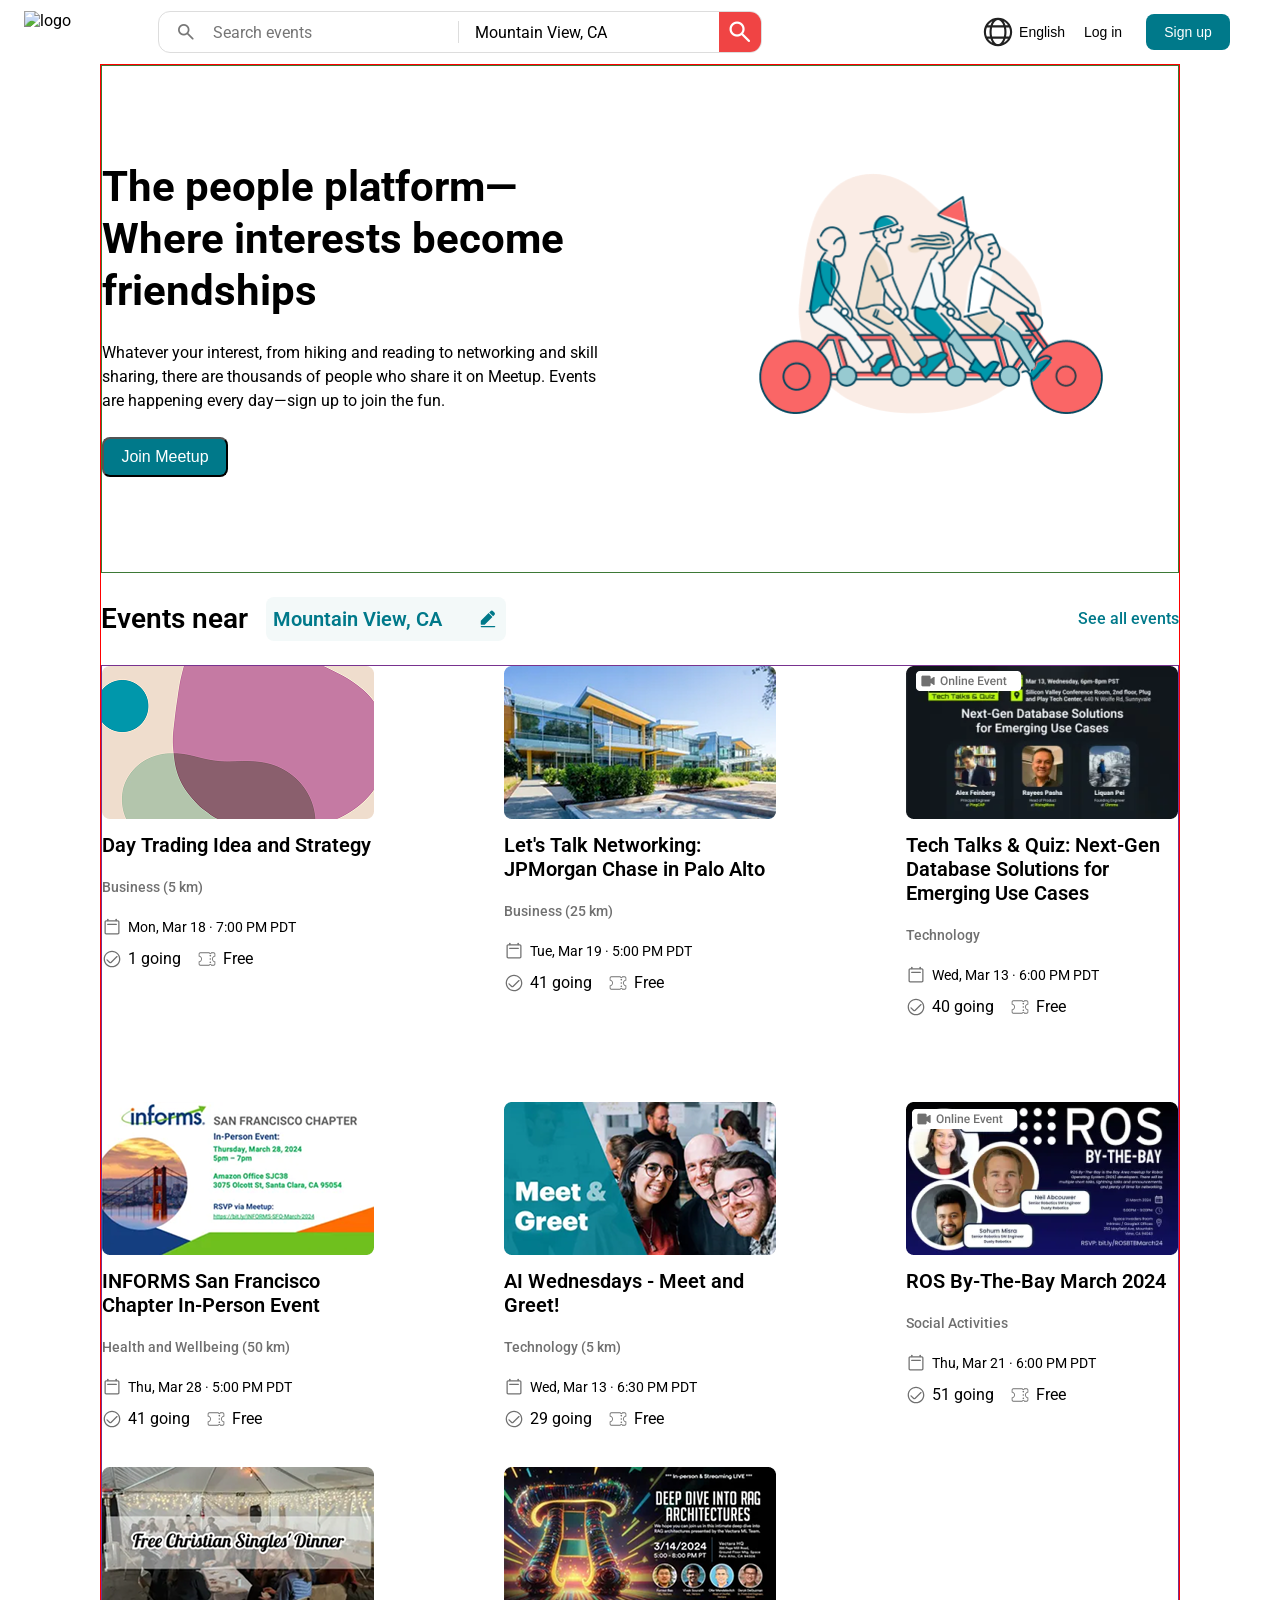
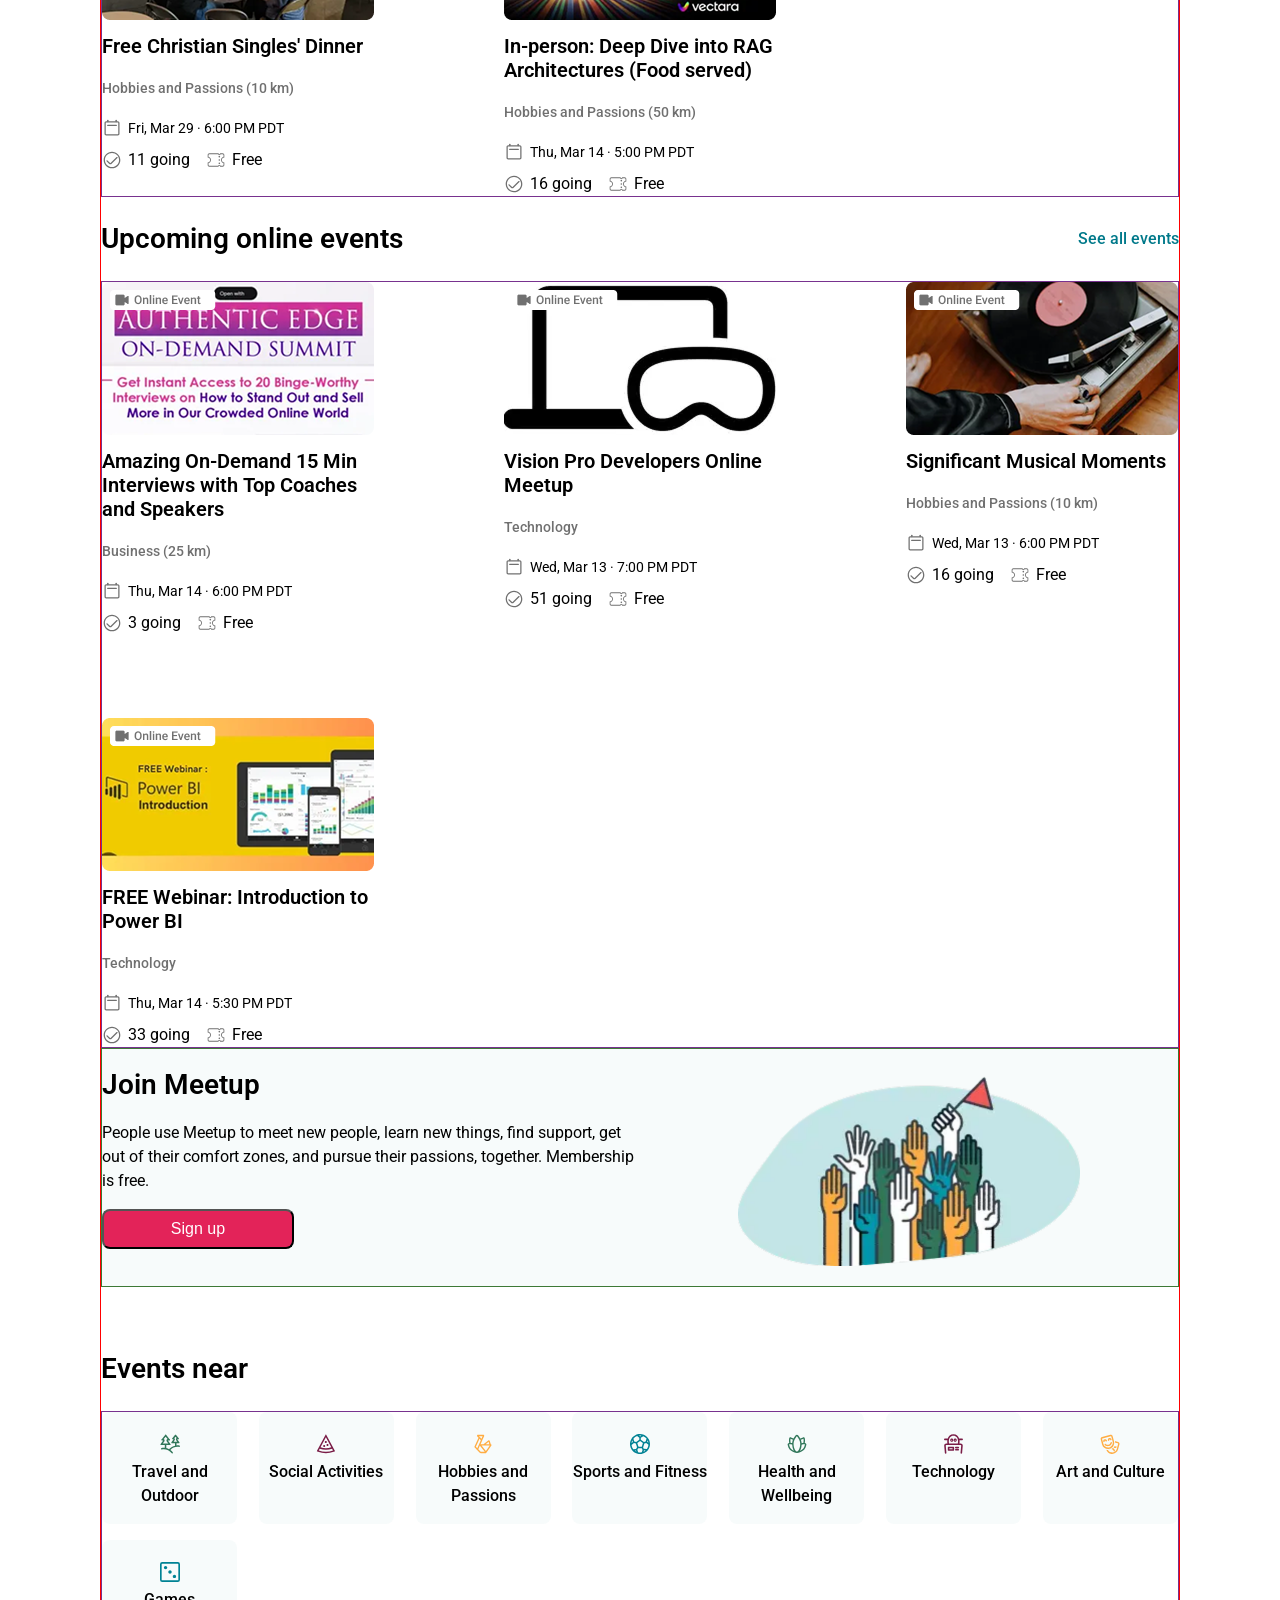
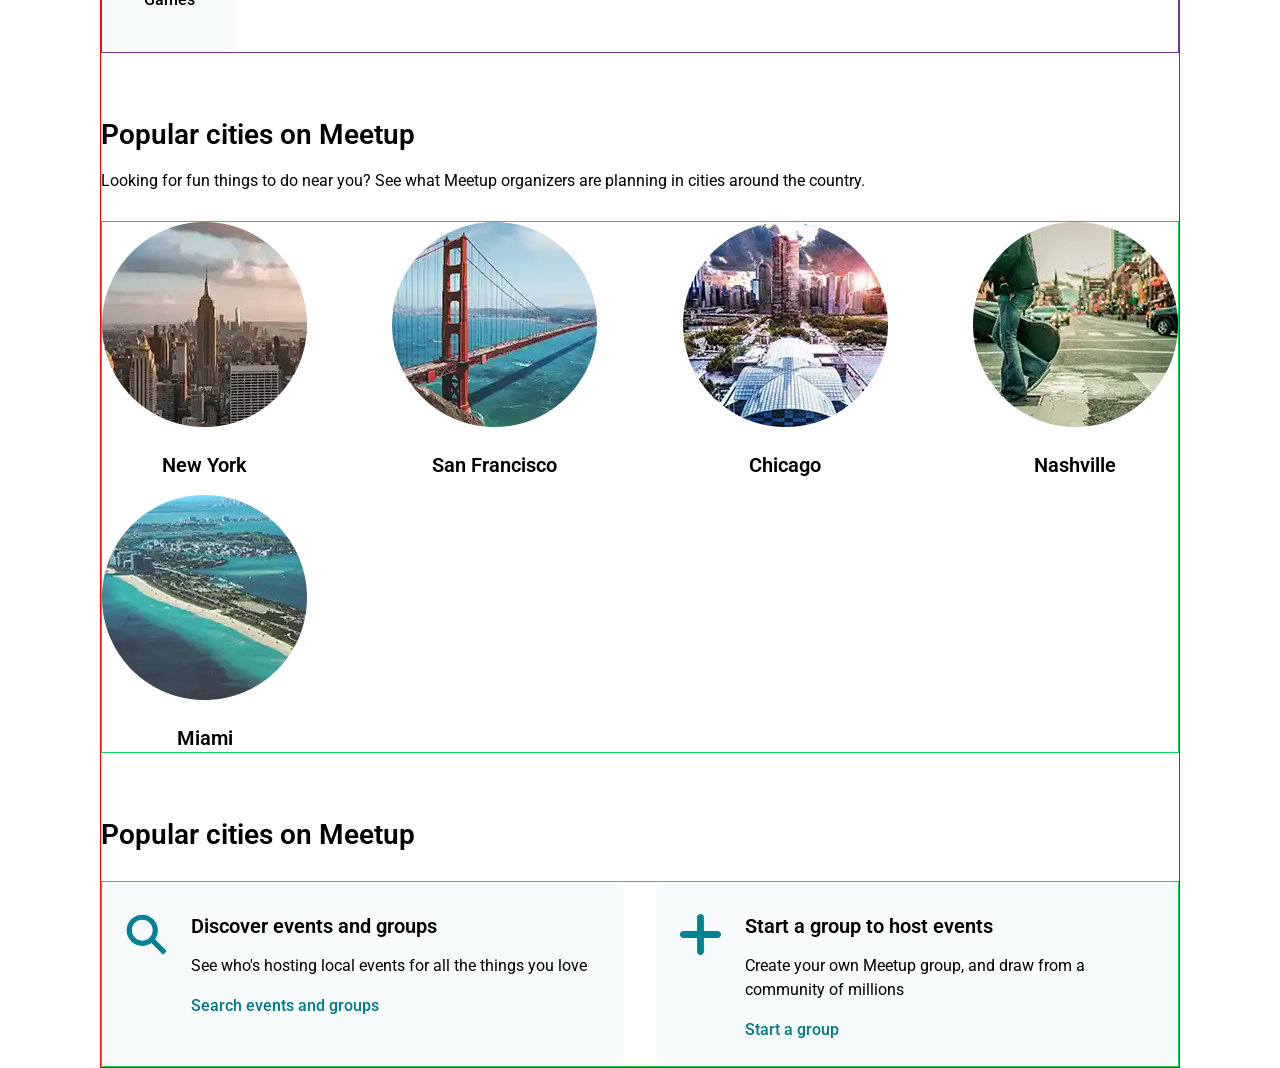
==== commit 0c1cb09e: "section How Meetup" ====
--- a/index.html
+++ b/index.html
@@ -405,6 +405,48 @@
                 </div>
             </div>
         </section>
+
+
+        <!-- /* ******************************************************************************* */
+        /* ******************************************************************************* */
+        /* ******************************************************************************* */ -->
+
+        <section class="sectionHowMeetup">
+            <div class="title3">
+                <span>Popular cities on Meetup</span>
+            </div>
+            <div class="howMeetup">
+                <div class="howMeetupGr1">
+                    <img src="/assets/icon/search.svg" alt="search">
+                    <div class="contInfo">
+                        <div class="title">
+                            <span>Discover events and groups</span>
+                        </div>
+                        <div class="text">
+                            <p>See who's hosting local events for all the things you love</p>
+                        </div>
+                        <div class="link">
+                            <a href="">Search events and groups</a>
+                        </div>
+                    </div>
+                </div>
+
+                <div class="howMeetupGr1">
+                    <img src="/assets/icon/plus.svg" alt="search">
+                    <div class="contInfo">
+                        <div class="title">
+                            <span>Start a group to host events</span>
+                        </div>
+                        <div class="text">
+                            <p>Create your own Meetup group, and draw from a community of millions</p>
+                        </div>
+                        <div class="link">
+                            <a href="">Start a group</a>
+                        </div>
+                    </div>
+                </div>
+            </div>
+        </section>
     </div>
 </body>
 <script src="/scripts/script.js"></script>
--- a/css/style.css
+++ b/css/style.css
@@ -143,6 +143,7 @@
     .locationField {
         display: flex;
         align-items: center;
+
     }
 
     .searchField {
@@ -1092,4 +1093,110 @@
 
 /* ******************************************************************************* */
 /* ******************************************************************************* */
-/* ******************************************************************************* */+/* ******************************************************************************* */
+
+.sectionHowMeetup {
+    margin-top: 64px;
+
+    .howMeetup {
+        border: 1px solid rgb(15, 215, 88);
+        margin-top: 28px;
+
+        display: flex;
+        justify-content: space-between;
+        gap: 32px;
+
+    }
+
+    .howMeetupGr1 {
+        flex: 1;
+        min-width: 0;
+
+        padding: 32px 24px 24px 24px;
+        background-color: #F7FBFB;
+        border-radius: 8px;
+
+        display: flex;
+        gap: 24px;
+    }
+
+    img {
+        width: 41px;
+        height: 41px;
+    }
+
+    .contInfo {
+        display: flex;
+        flex-direction: column;
+        gap: 16px;
+    }
+
+    .title {
+        font-weight: 600;
+        font-size: 20px;
+        line-height: 24px;
+    }
+
+    .text {
+        font-weight: 400;
+        font-size: 16px;
+        line-height: 24px;
+    }
+
+    .link a {
+        font-weight: 500;
+        font-size: 16px;
+        line-height: 24px;
+        color: #00798A;
+        text-decoration: none;
+    }
+}
+
+@media screen and (max-width: 768px) {
+    .sectionHowMeetup {
+        margin-top: 48px;
+
+        .howMeetup {
+
+            margin-top: 28px;
+            flex-direction: column;
+            gap: 12px;
+
+        }
+
+        .howMeetupGr1 {
+            padding: 20px 15px 15px 15px;
+
+            border-radius: 8px;
+            display: flex;
+            gap: 16px;
+
+        }
+
+        img {
+            width: 25px;
+            height: 25px;
+        }
+
+        .contInfo {
+            display: flex;
+            flex-direction: column;
+            gap: 10px;
+        }
+
+        .title {
+            font-size: 12px;
+            line-height: 14px;
+        }
+
+        .text {
+            font-size: 10px;
+            line-height: 14px;
+        }
+
+        .link a {
+            font-size: 10px;
+            line-height: 14px;
+        }
+    }
+}
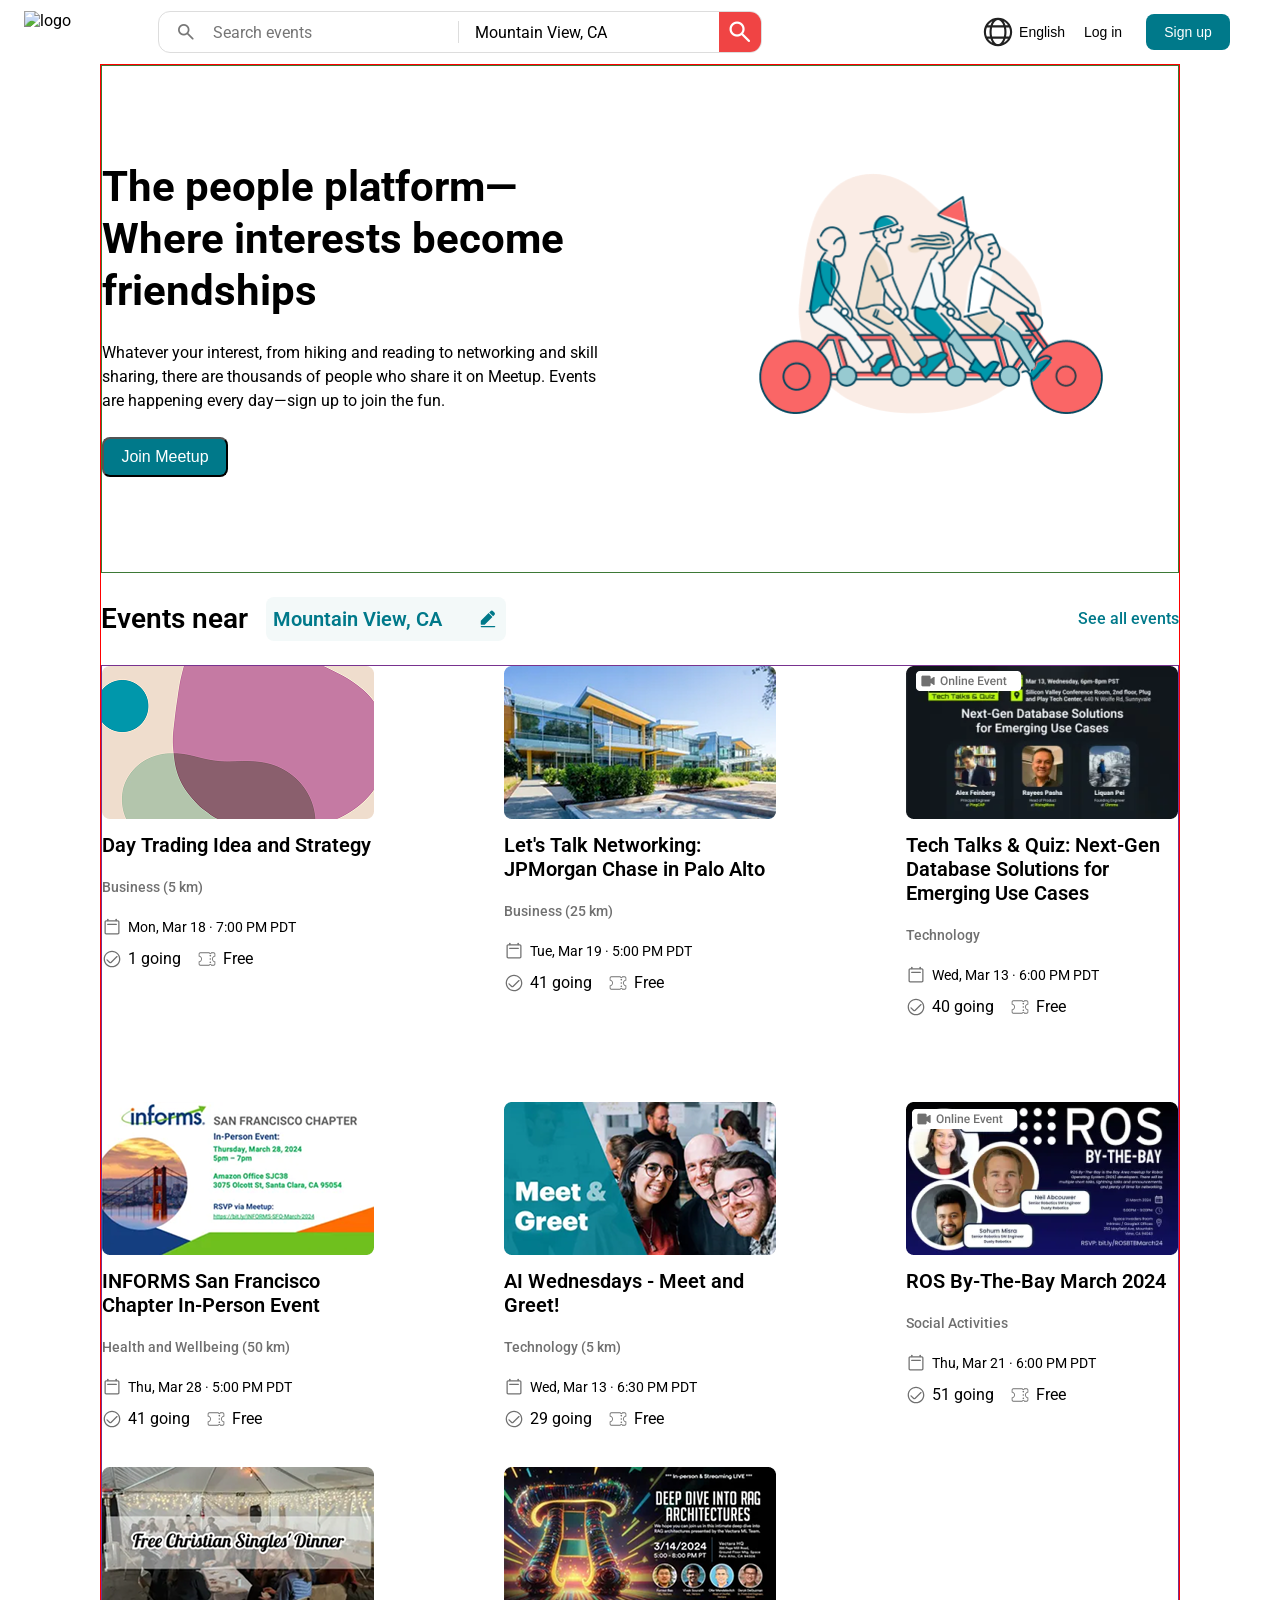
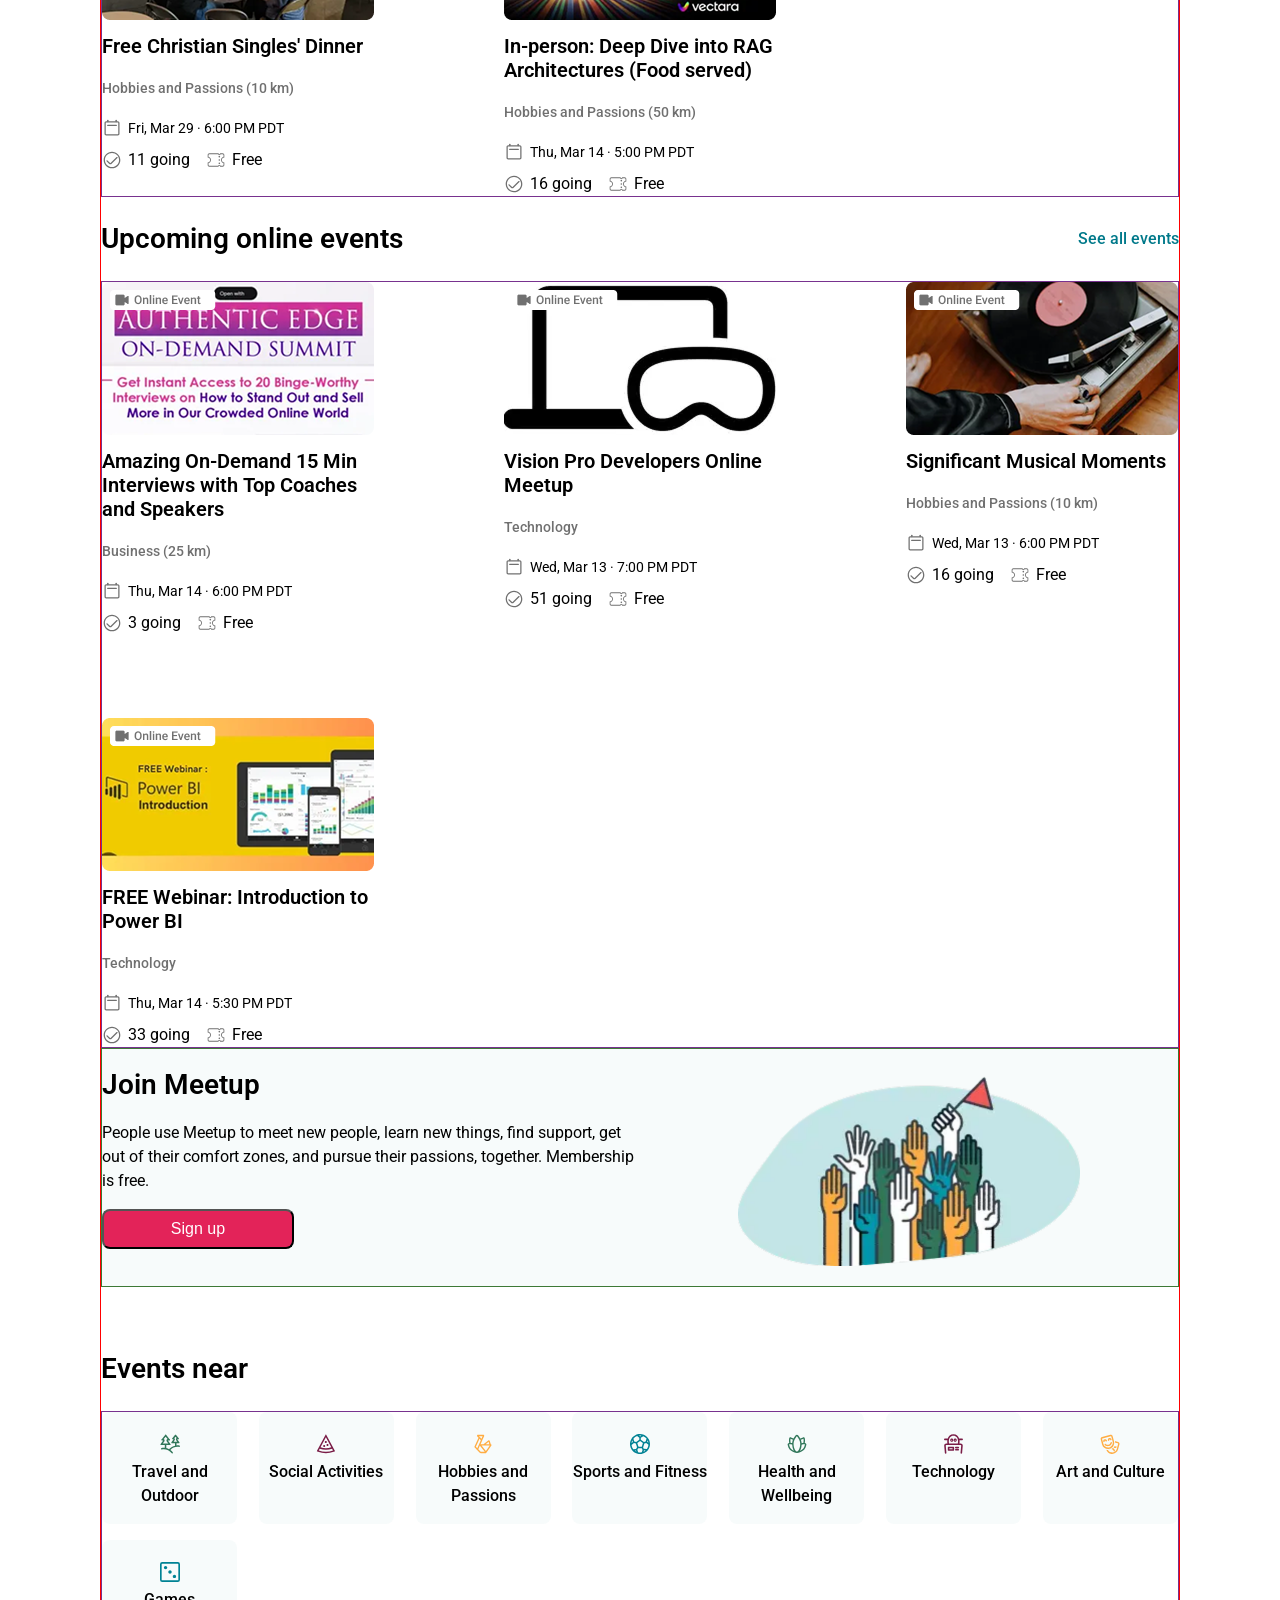
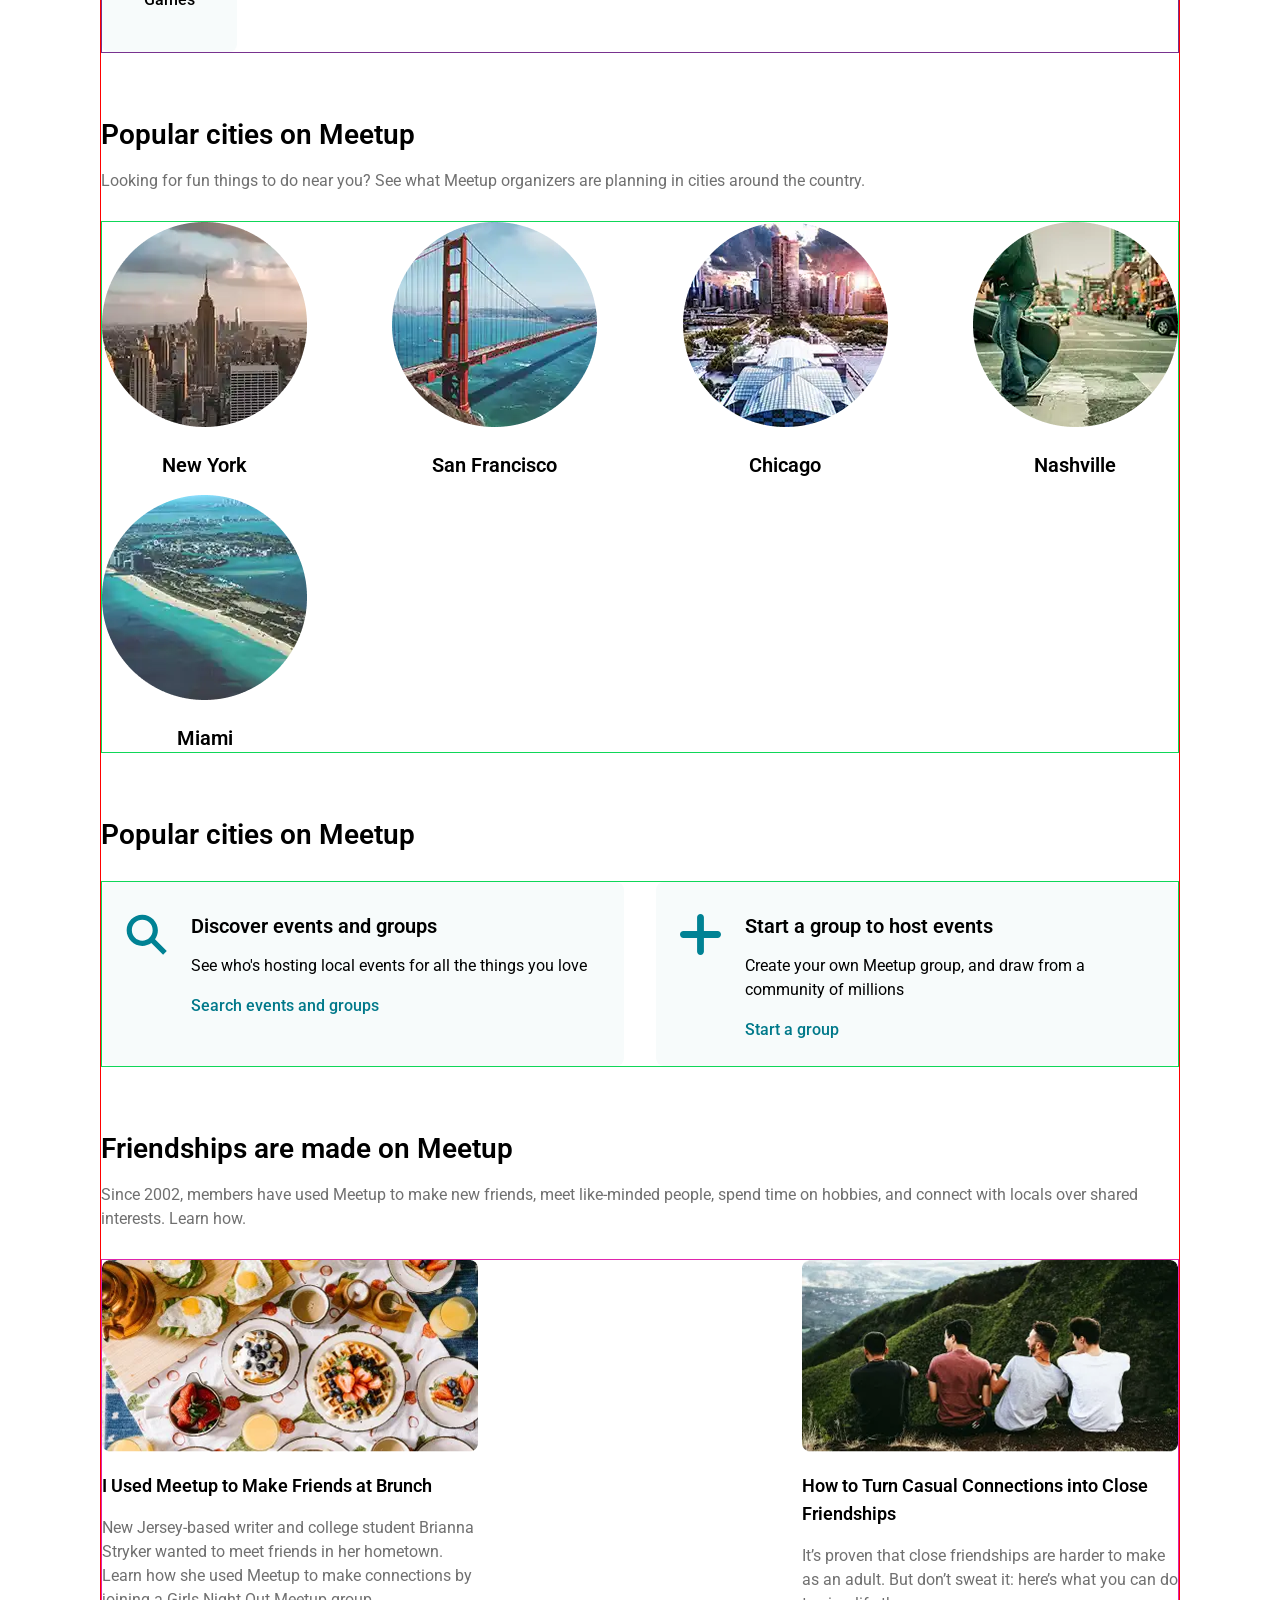
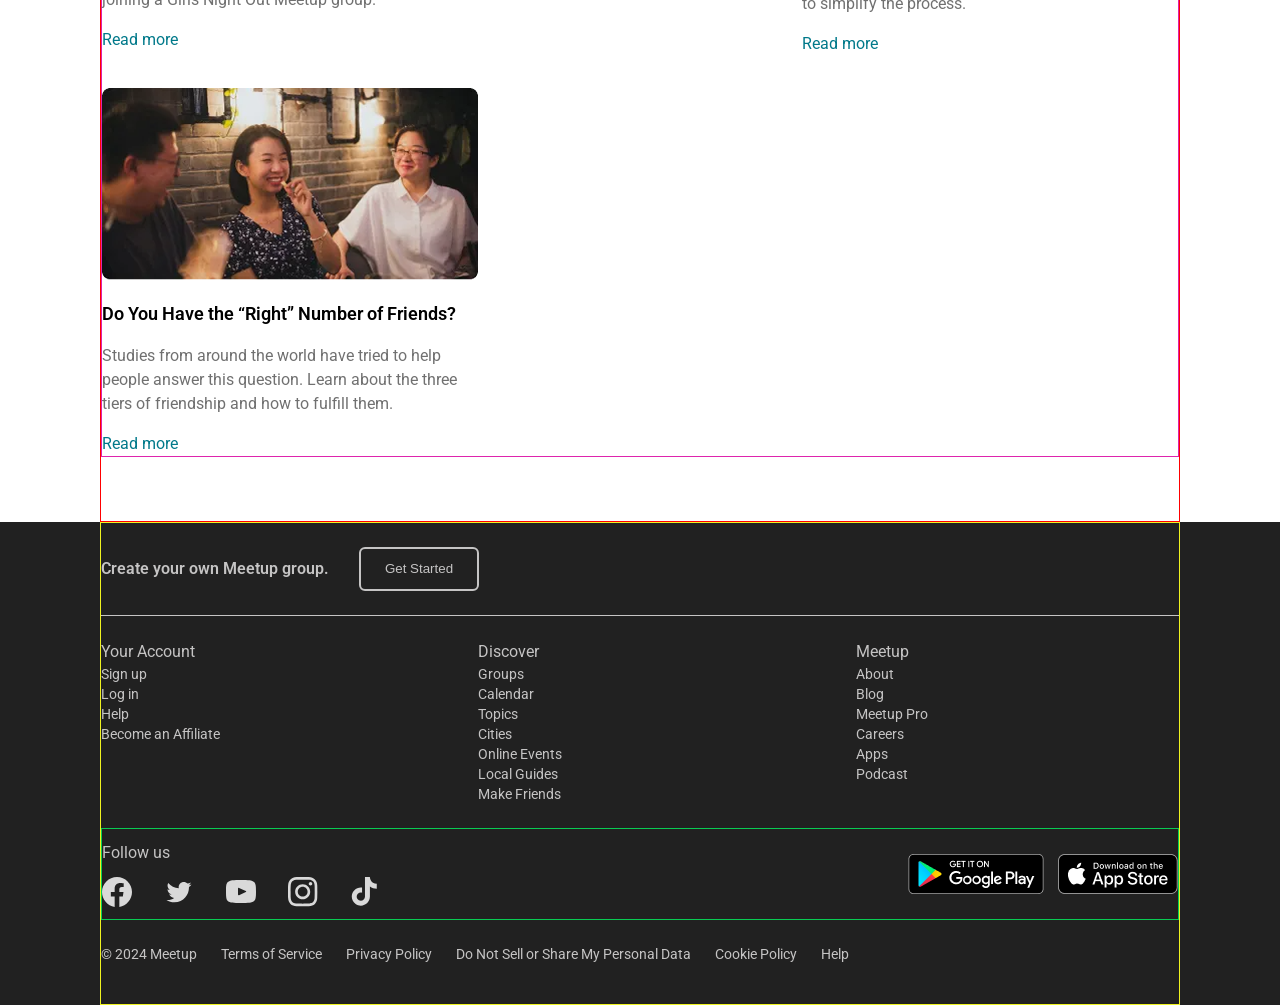
==== commit edacb274: "footer" ====
--- a/index.html
+++ b/index.html
@@ -13,7 +13,7 @@
 <body>
 
     <div class="navbar">
-        <img src="/assets/icon/logo.svg" alt="logo" class="logo" />
+        <img src="./assets/icon/logo.svg" alt="logo" class="logo" />
         <form class="searchBar">
 
             <div class="searchField">
@@ -32,7 +32,7 @@
         </form>
 
         <div class="btnCont">
-            <button class="btnEnglish"><img src="/assets/icon/Planet.svg" alt="Planet">English</button>
+            <button class="btnEnglish"><img src="./assets/icon/Planet.svg" alt="Planet">English</button>
             <button class="btnLogin">Log in</button>
             <button class="btnSingUp">Sign up</button>
         </div>
@@ -51,7 +51,7 @@
                 <button> Join Meetup</button>
             </div>
             <div class="flexSetting imageCont">
-                <img src="/assets/img/irl_event.png" alt="irl_event">
+                <img src="./assets/img/irl_event.png" alt="irl_event">
             </div>
         </section>
 
@@ -66,152 +66,152 @@
                 <div class="title3"><span>Events near</span></div>
                 <div class="title3Info">
                     <span>Mountain View, CA</span>
-                    <img src="/assets/icon/pen.svg" alt="">
+                    <img src="./assets/icon/pen.svg" alt="">
 
                 </div>
                 <a class="title3InfoLink" href="">See all events</a>
             </div>
             <div class="eventsNear">
                 <div class="eventsNearGr1">
-                    <div class="eventsNearImg"> <img class="linkImg" src="/assets/img/Link1.png" alt=""></div>
+                    <div class="eventsNearImg"> <img class="linkImg" src="./assets/img/Link1.png" alt=""></div>
                     <div class="eventsNearText">
                         <h4>Day Trading Idea and Strategy</h4>
                         <p class="category">Business (5 km)</p>
                         <div class="dataGrid">
-                            <img class="iconGrid" src="/assets/icon/calender.svg" alt="calender">
+                            <img class="iconGrid" src="./assets/icon/calender.svg" alt="calender">
                             <p class="data">Mon, Mar 18 · 7:00 PM PDT</p>
                         </div>
                         <div class="ticketGrid">
-                            <img class="iconGrid" src="/assets/icon/members.svg" alt="members">
+                            <img class="iconGrid" src="./assets/icon/members.svg" alt="members">
                             <span>1 going</span>
-                            <img class="iconGrid ticketIcon" src="/assets/icon/ticket.svg" alt="ticket">
-                            <span>Free</span>
-                        </div>
-                    </div>
-                </div>
-
-                <div class="eventsNearGr1">
-                    <div class="eventsNearImg"><img class="linkImg" src="/assets/img/Link2.png" alt=""></div>
+                            <img class="iconGrid ticketIcon" src="./assets/icon/ticket.svg" alt="ticket">
+                            <span>Free</span>
+                        </div>
+                    </div>
+                </div>
+
+                <div class="eventsNearGr1">
+                    <div class="eventsNearImg"><img class="linkImg" src="./assets/img/Link2.png" alt=""></div>
                     <div class="eventsNearText">
                         <h4>Let's Talk Networking: JPMorgan Chase in Palo Alto</h4>
                         <p class="category">Business (25 km)</p>
                         <div class="dataGrid">
-                            <img class="iconGrid" src="/assets/icon/calender.svg" alt="calender">
+                            <img class="iconGrid" src="./assets/icon/calender.svg" alt="calender">
                             <p class="data">Tue, Mar 19 · 5:00 PM PDT</p>
                         </div>
                         <div class="ticketGrid">
-                            <img class="iconGrid" src="/assets/icon/members.svg" alt="members">
+                            <img class="iconGrid" src="./assets/icon/members.svg" alt="members">
                             <span>41 going</span>
-                            <img class="iconGrid ticketIcon" src="/assets/icon/ticket.svg" alt="ticket">
-                            <span>Free</span>
-                        </div>
-                    </div>
-                </div>
-
-
-                <div class="eventsNearGr1">
-                    <div class="eventsNearImg"><img class="linkImg" src="/assets/img/Link3.png" alt=""></div>
+                            <img class="iconGrid ticketIcon" src="./assets/icon/ticket.svg" alt="ticket">
+                            <span>Free</span>
+                        </div>
+                    </div>
+                </div>
+
+
+                <div class="eventsNearGr1">
+                    <div class="eventsNearImg"><img class="linkImg" src="./assets/img/Link3.png" alt=""></div>
                     <div class="eventsNearText">
                         <h4>Tech Talks & Quiz: Next-Gen Database Solutions for Emerging Use Cases</h4>
                         <p class="category">Technology</p>
                         <div class="dataGrid">
-                            <img class="iconGrid" src="/assets/icon/calender.svg" alt="calender">
+                            <img class="iconGrid" src="./assets/icon/calender.svg" alt="calender">
                             <p class="data">Wed, Mar 13 · 6:00 PM PDT</p>
                         </div>
                         <div class="ticketGrid">
-                            <img class="iconGrid" src="/assets/icon/members.svg" alt="members">
+                            <img class="iconGrid" src="./assets/icon/members.svg" alt="members">
                             <span>40 going</span>
-                            <img class="iconGrid ticketIcon" src="/assets/icon/ticket.svg" alt="ticket">
-                            <span>Free</span>
-                        </div>
-                    </div>
-                </div>
-
-                <div class="eventsNearGr1">
-                    <div class="eventsNearImg"><img class="linkImg" src="/assets/img/Link4.png" alt=""></div>
+                            <img class="iconGrid ticketIcon" src="./assets/icon/ticket.svg" alt="ticket">
+                            <span>Free</span>
+                        </div>
+                    </div>
+                </div>
+
+                <div class="eventsNearGr1">
+                    <div class="eventsNearImg"><img class="linkImg" src="./assets/img/Link4.png" alt=""></div>
                     <div class="eventsNearText">
                         <h4>INFORMS San Francisco Chapter In-Person Event</h4>
                         <p class="category">Health and Wellbeing (50 km)</p>
                         <div class="dataGrid">
-                            <img class="iconGrid" src="/assets/icon/calender.svg" alt="calender">
+                            <img class="iconGrid" src="./assets/icon/calender.svg" alt="calender">
                             <p class="data">Thu, Mar 28 · 5:00 PM PDT</p>
                         </div>
                         <div class="ticketGrid">
-                            <img class="iconGrid" src="/assets/icon/members.svg" alt="members">
+                            <img class="iconGrid" src="./assets/icon/members.svg" alt="members">
                             <span>41 going</span>
-                            <img class="iconGrid ticketIcon" src="/assets/icon/ticket.svg" alt="ticket">
-                            <span>Free</span>
-                        </div>
-                    </div>
-                </div>
-
-                <div class="eventsNearGr1">
-                    <div class="eventsNearImg"><img class="linkImg" src="/assets/img/Link5.png" alt=""></div>
+                            <img class="iconGrid ticketIcon" src="./assets/icon/ticket.svg" alt="ticket">
+                            <span>Free</span>
+                        </div>
+                    </div>
+                </div>
+
+                <div class="eventsNearGr1">
+                    <div class="eventsNearImg"><img class="linkImg" src="./assets/img/Link5.png" alt=""></div>
                     <div class="eventsNearText">
                         <h4>AI Wednesdays - Meet and Greet!</h4>
                         <p class="category">Technology (5 km)</p>
                         <div class="dataGrid">
-                            <img class="iconGrid" src="/assets/icon/calender.svg" alt="calender">
+                            <img class="iconGrid" src="./assets/icon/calender.svg" alt="calender">
                             <p class="data">Wed, Mar 13 · 6:30 PM PDT</p>
                         </div>
                         <div class="ticketGrid">
-                            <img class="iconGrid" src="/assets/icon/members.svg" alt="members">
+                            <img class="iconGrid" src="./assets/icon/members.svg" alt="members">
                             <span>29 going</span>
-                            <img class="iconGrid ticketIcon" src="/assets/icon/ticket.svg" alt="ticket">
-                            <span>Free</span>
-                        </div>
-                    </div>
-                </div>
-
-                <div class="eventsNearGr1">
-                    <div class="eventsNearImg"><img class="linkImg" src="/assets/img/Link6.png" alt=""></div>
+                            <img class="iconGrid ticketIcon" src="./assets/icon/ticket.svg" alt="ticket">
+                            <span>Free</span>
+                        </div>
+                    </div>
+                </div>
+
+                <div class="eventsNearGr1">
+                    <div class="eventsNearImg"><img class="linkImg" src="./assets/img/Link6.png" alt=""></div>
                     <div class="eventsNearText">
                         <h4>ROS By-The-Bay March 2024</h4>
                         <p class="category">Social Activities</p>
                         <div class="dataGrid">
-                            <img class="iconGrid" src="/assets/icon/calender.svg" alt="calender">
+                            <img class="iconGrid" src="./assets/icon/calender.svg" alt="calender">
                             <p class="data">Thu, Mar 21 · 6:00 PM PDT</p>
                         </div>
                         <div class="ticketGrid">
-                            <img class="iconGrid" src="/assets/icon/members.svg" alt="members">
+                            <img class="iconGrid" src="./assets/icon/members.svg" alt="members">
                             <span>51 going</span>
-                            <img class="iconGrid ticketIcon" src="/assets/icon/ticket.svg" alt="ticket">
-                            <span>Free</span>
-                        </div>
-                    </div>
-                </div>
-
-                <div class="eventsNearGr1">
-                    <div class="eventsNearImg"><img class="linkImg" src="/assets/img/Link7.png" alt=""></div>
+                            <img class="iconGrid ticketIcon" src="./assets/icon/ticket.svg" alt="ticket">
+                            <span>Free</span>
+                        </div>
+                    </div>
+                </div>
+
+                <div class="eventsNearGr1">
+                    <div class="eventsNearImg"><img class="linkImg" src="./assets/img/Link7.png" alt=""></div>
                     <div class="eventsNearText">
                         <h4>Free Christian Singles' Dinner</h4>
                         <p class="category">Hobbies and Passions (10 km)</p>
                         <div class="dataGrid">
-                            <img class="iconGrid" src="/assets/icon/calender.svg" alt="calender">
+                            <img class="iconGrid" src="./assets/icon/calender.svg" alt="calender">
                             <p class="data">Fri, Mar 29 · 6:00 PM PDT</p>
                         </div>
                         <div class="ticketGrid">
-                            <img class="iconGrid" src="/assets/icon/members.svg" alt="members">
+                            <img class="iconGrid" src="./assets/icon/members.svg" alt="members">
                             <span>11 going</span>
-                            <img class="iconGrid ticketIcon" src="/assets/icon/ticket.svg" alt="ticket">
-                            <span>Free</span>
-                        </div>
-                    </div>
-                </div>
-
-                <div class="eventsNearGr1">
-                    <div class="eventsNearImg"><img class="linkImg" src="/assets/img/Link8.png" alt=""></div>
+                            <img class="iconGrid ticketIcon" src="./assets/icon/ticket.svg" alt="ticket">
+                            <span>Free</span>
+                        </div>
+                    </div>
+                </div>
+
+                <div class="eventsNearGr1">
+                    <div class="eventsNearImg"><img class="linkImg" src="./assets/img/Link8.png" alt=""></div>
                     <div class="eventsNearText">
                         <h4>In-person: Deep Dive into RAG Architectures (Food served)</h4>
                         <p class="category">Hobbies and Passions (50 km)</p>
                         <div class="dataGrid">
-                            <img class="iconGrid" src="/assets/icon/calender.svg" alt="calender">
+                            <img class="iconGrid" src="./assets/icon/calender.svg" alt="calender">
                             <p class="data">Thu, Mar 14 · 5:00 PM PDT</p>
                         </div>
                         <div class="ticketGrid">
-                            <img class="iconGrid" src="/assets/icon/members.svg" alt="members">
+                            <img class="iconGrid" src="./assets/icon/members.svg" alt="members">
                             <span>16 going</span>
-                            <img class="iconGrid ticketIcon" src="/assets/icon/ticket.svg" alt="ticket">
+                            <img class="iconGrid ticketIcon" src="./assets/icon/ticket.svg" alt="ticket">
                             <span>Free</span>
                         </div>
                     </div>
@@ -231,18 +231,18 @@
             </div>
             <div class="upcomingOnlineEvents">
                 <div class="upcomingOnlineEventsGr1">
-                    <div class="upcomingOnlineEventsImg"><img class="linkImg" src="/assets/img/Link9.png" alt=""></div>
+                    <div class="upcomingOnlineEventsImg"><img class="linkImg" src="./assets/img/Link9.png" alt=""></div>
                     <div class="upcomingOnlineEventsText">
                         <h4>Amazing On-Demand 15 Min Interviews with Top Coaches and Speakers</h4>
                         <p class="category">Business (25 km)</p>
                         <div class="dataGrid">
-                            <img class="iconGrid" src="/assets/icon/calender.svg" alt="calender">
+                            <img class="iconGrid" src="./assets/icon/calender.svg" alt="calender">
                             <p class="data">Thu, Mar 14 · 6:00 PM PDT</p>
                         </div>
                         <div class="ticketGrid">
-                            <img class="iconGrid" src="/assets/icon/members.svg" alt="members">
+                            <img class="iconGrid" src="./assets/icon/members.svg" alt="members">
                             <span>3 going</span>
-                            <img class="iconGrid ticketIcon" src="/assets/icon/ticket.svg" alt="ticket">
+                            <img class="iconGrid ticketIcon" src="./assets/icon/ticket.svg" alt="ticket">
                             <span>Free</span>
                         </div>
                     </div>
@@ -250,36 +250,38 @@
 
 
                 <div class="upcomingOnlineEventsGr1">
-                    <div class="upcomingOnlineEventsImg"><img class="linkImg" src="/assets/img/Link10.png" alt=""></div>
+                    <div class="upcomingOnlineEventsImg"><img class="linkImg" src="./assets/img/Link10.png" alt="">
+                    </div>
                     <div class="upcomingOnlineEventsText">
                         <h4>Vision Pro Developers Online Meetup</h4>
                         <p class="category">Technology</p>
                         <div class="dataGrid">
-                            <img class="iconGrid" src="/assets/icon/calender.svg" alt="calender">
+                            <img class="iconGrid" src="./assets/icon/calender.svg" alt="calender">
                             <p class="data">Wed, Mar 13 · 7:00 PM PDT</p>
                         </div>
                         <div class="ticketGrid">
-                            <img class="iconGrid" src="/assets/icon/members.svg" alt="members">
+                            <img class="iconGrid" src="./assets/icon/members.svg" alt="members">
                             <span>51 going</span>
-                            <img class="iconGrid ticketIcon" src="/assets/icon/ticket.svg" alt="ticket">
+                            <img class="iconGrid ticketIcon" src="./assets/icon/ticket.svg" alt="ticket">
                             <span>Free</span>
                         </div>
                     </div>
                 </div>
 
                 <div class="upcomingOnlineEventsGr1">
-                    <div class="upcomingOnlineEventsImg"><img class="linkImg" src="/assets/img/Link11.png" alt=""></div>
+                    <div class="upcomingOnlineEventsImg"><img class="linkImg" src="./assets/img/Link11.png" alt="">
+                    </div>
                     <div class="upcomingOnlineEventsText">
                         <h4>Significant Musical Moments</h4>
                         <p class="category">Hobbies and Passions (10 km)</p>
                         <div class="dataGrid">
-                            <img class="iconGrid" src="/assets/icon/calender.svg" alt="calender">
+                            <img class="iconGrid" src="./assets/icon/calender.svg" alt="calender">
                             <p class="data">Wed, Mar 13 · 6:00 PM PDT</p>
                         </div>
                         <div class="ticketGrid">
-                            <img class="iconGrid" src="/assets/icon/members.svg" alt="members">
+                            <img class="iconGrid" src="./assets/icon/members.svg" alt="members">
                             <span>16 going</span>
-                            <img class="iconGrid ticketIcon" src="/assets/icon/ticket.svg" alt="ticket">
+                            <img class="iconGrid ticketIcon" src="./assets/icon/ticket.svg" alt="ticket">
                             <span>Free</span>
                         </div>
                     </div>
@@ -287,18 +289,19 @@
 
 
                 <div class="upcomingOnlineEventsGr1">
-                    <div class="upcomingOnlineEventsImg"><img class="linkImg" src="/assets/img/Link12.png" alt=""></div>
+                    <div class="upcomingOnlineEventsImg"><img class="linkImg" src="./assets/img/Link12.png" alt="">
+                    </div>
                     <div class="upcomingOnlineEventsText">
                         <h4>FREE Webinar: Introduction to Power BI</h4>
                         <p class="category">Technology</p>
                         <div class="dataGrid">
-                            <img class="iconGrid" src="/assets/icon/calender.svg" alt="calender">
+                            <img class="iconGrid" src="./assets/icon/calender.svg" alt="calender">
                             <p class="data">Thu, Mar 14 · 5:30 PM PDT</p>
                         </div>
                         <div class="ticketGrid">
-                            <img class="iconGrid" src="/assets/icon/members.svg" alt="members">
+                            <img class="iconGrid" src="./assets/icon/members.svg" alt="members">
                             <span>33 going</span>
-                            <img class="iconGrid ticketIcon" src="/assets/icon/ticket.svg" alt="ticket">
+                            <img class="iconGrid ticketIcon" src="./assets/icon/ticket.svg" alt="ticket">
                             <span>Free</span>
                         </div>
                     </div>
@@ -316,7 +319,7 @@
             </div>
 
             <div class="imageCont">
-                <img src="/assets/img/Hands.png" alt="irl_event">
+                <img src="./assets/img/Hands.png" alt="irl_event">
             </div>
 
             <div class="textCont">
@@ -336,35 +339,35 @@
 
             <div class="topCategories">
                 <div class="TopCategoriesGr1">
-                    <img src="/assets/icon/travel.svg" alt="travel">
+                    <img src="./assets/icon/travel.svg" alt="travel">
                     <p class="text">Travel and Outdoor</p>
                 </div>
                 <div class="TopCategoriesGr1">
-                    <img src="/assets/icon/pizza.svg" alt="Activities">
+                    <img src="./assets/icon/pizza.svg" alt="Activities">
                     <p class="text">Social Activities</p>
                 </div>
                 <div class="TopCategoriesGr1">
-                    <img src="/assets/icon/hobbies.svg" alt="Hobbies">
+                    <img src="./assets/icon/hobbies.svg" alt="Hobbies">
                     <p class="text">Hobbies and Passions</p>
                 </div>
                 <div class="TopCategoriesGr1">
-                    <img src="/assets/icon/sport.svg" alt="Sports">
+                    <img src="./assets/icon/sport.svg" alt="Sports">
                     <p class="text">Sports and Fitness</p>
                 </div>
                 <div class="TopCategoriesGr1">
-                    <img src="/assets/icon/health.svg" alt="Health">
+                    <img src="./assets/icon/health.svg" alt="Health">
                     <p class="text">Health and Wellbeing</p>
                 </div>
                 <div class="TopCategoriesGr1">
-                    <img src="/assets/icon/technology.svg" alt="Technology">
+                    <img src="./assets/icon/technology.svg" alt="Technology">
                     <p class="text">Technology</p>
                 </div>
                 <div class="TopCategoriesGr1">
-                    <img src="/assets/icon/art.svg" alt="Art">
+                    <img src="./assets/icon/art.svg" alt="Art">
                     <p class="text">Art and Culture</p>
                 </div>
                 <div class="TopCategoriesGr1">
-                    <img src="/assets/icon/games.svg" alt="Games">
+                    <img src="./assets/icon/games.svg" alt="Games">
                     <p class="text">Games</p>
                 </div>
             </div>
@@ -384,23 +387,23 @@
             </div>
             <div class="popularCities">
                 <div class="popularCitiesGr1">
-                    <img src="/assets/img/new_york.png" alt="new_york">
+                    <img src="./assets/img/new_york.png" alt="new_york">
                     <p class="data">New York</p>
                 </div>
                 <div class="popularCitiesGr1">
-                    <img src="/assets/img/san_francisco.png" alt="san_francisco">
+                    <img src="./assets/img/san_francisco.png" alt="san_francisco">
                     <p class="data">San Francisco</p>
                 </div>
                 <div class="popularCitiesGr1">
-                    <img src="/assets/img/chicago.png" alt="Chicago">
+                    <img src="./assets/img/chicago.png" alt="Chicago">
                     <p class="data">Chicago</p>
                 </div>
                 <div class="popularCitiesGr1">
-                    <img src="/assets/img/nashville.png" alt="Nashville">
+                    <img src="./assets/img/nashville.png" alt="Nashville">
                     <p class="data">Nashville</p>
                 </div>
                 <div class="popularCitiesGr1">
-                    <img src="/assets/img/miami.png" alt="Miami">
+                    <img src="./assets/img/miami.png" alt="Miami">
                     <p class="data">Miami</p>
                 </div>
             </div>
@@ -417,7 +420,7 @@
             </div>
             <div class="howMeetup">
                 <div class="howMeetupGr1">
-                    <img src="/assets/icon/search.svg" alt="search">
+                    <img src="./assets/icon/search.svg" alt="search">
                     <div class="contInfo">
                         <div class="title">
                             <span>Discover events and groups</span>
@@ -432,7 +435,7 @@
                 </div>
 
                 <div class="howMeetupGr1">
-                    <img src="/assets/icon/plus.svg" alt="search">
+                    <img src="./assets/icon/plus.svg" alt="search">
                     <div class="contInfo">
                         <div class="title">
                             <span>Start a group to host events</span>
@@ -447,8 +450,131 @@
                 </div>
             </div>
         </section>
+
+        <!-- /* ******************************************************************************* */
+        /* ******************************************************************************* */
+        /* ******************************************************************************* */ -->
+
+        <section class="sectionFriendships">
+            <div class="title3">
+                <span>Friendships are made on Meetup</span>
+            </div>
+            <div class="text0">
+                <p>Since 2002, members have used Meetup to make new friends, meet like-minded people, spend time on
+                    hobbies, and connect with locals over shared interests. Learn how.</p>
+            </div>
+
+
+            <div class="friendships">
+                <div class="friendshipsGr1">
+                    <div class="friendshipsImg"> <img class="linkImg" src="./assets/img/first_article.png" alt=""></div>
+                    <!-- <div class="friendshipsText"> -->
+                    <h4>I Used Meetup to Make Friends at Brunch</h4>
+                    <p class="text">New Jersey-based writer and college student
+                        Brianna Stryker wanted to meet friends in her
+                        hometown. Learn how she used Meetup to make
+                        connections by joining a Girls Night Out Meetup
+                        group.</p>
+                    <div class="link">
+                        <a href="">Read more</a>
+                        <!-- </div> -->
+                    </div>
+                </div>
+                <div class="friendshipsGr1">
+                    <div class="friendshipsImg"> <img class="linkImg" src="./assets/img/second_article.png" alt="">
+                    </div>
+                    <!-- <div class="friendshipsText"> -->
+                    <h4>How to Turn Casual Connections into Close Friendships</h4>
+                    <p class="text">It’s proven that close friendships are harder to
+                        make as an adult. But don’t sweat it: here’s what
+                        you can do to simplify the process.</p>
+                    <div class="link">
+                        <a href="">Read more</a>
+                    </div>
+                    <!-- </div> -->
+                </div>
+                <div class="friendshipsGr1">
+                    <div class="friendshipsImg"> <img class="linkImg" src="./assets/img/third_article.png" alt=""></div>
+                    <!-- <div class="friendshipsText"> -->
+                    <h4>Do You Have the “Right” Number of Friends?</h4>
+                    <p class="text">Studies from around the world have tried to help
+                        people answer this question. Learn about the
+                        three tiers of friendship and how to fulfill them.</p>
+                    <div class="link">
+                        <a href="">Read more</a>
+                    </div>
+                    <!-- </div> -->
+                </div>
+
+            </div>
+        </section>
+    </div>
+
+    <div class="footer0">
+        <div class="footer">
+            <div class="firstLine">
+                <span>Create your own Meetup group.</span>
+                <button>Get Started</button>
+
+            </div>
+            <div class="footerGrid">
+                <div class="footerGr1">
+                    <h5>Your Account</h5>
+                    <p>Sign up</p>
+                    <p>Log in</p>
+                    <p>Help</p>
+                    <p>Become an Affiliate</p>
+                </div>
+                <div class="footerGr1">
+                    <h5>Discover</h5>
+                    <p>Groups</p>
+                    <p>Calendar</p>
+                    <p>Topics</p>
+                    <p>Cities</p>
+                    <p>Online Events</p>
+                    <p>Local Guides</p>
+                    <p>Make Friends</p>
+                </div>
+                <div class="footerGr1">
+                    <h5>Meetup</h5>
+                    <p>About</p>
+                    <p>Blog</p>
+                    <p>Meetup Pro</p>
+                    <p>Careers</p>
+                    <p>Apps</p>
+                    <p>Podcast</p>
+                </div>
+            </div>
+
+            <div class="btnCont">
+                <div>
+                    <h5>Follow us</h5>
+                    <div class="btnContent">
+                        <img src="./assets/icon/V_fbook.svg" alt="Facebook">
+                        <img src="./assets/icon/v_Twitter.svg" alt="Twitter">
+                        <img src="./assets/icon/V_youtube.svg" alt="youtube">
+                        <img src="./assets/icon/V_insta.svg" alt="insta">
+                        <img src="./assets/icon/V_tiktok.svg" alt="tiktok">
+                    </div>
+                </div>
+
+                <div class="contStore">
+                    <img src="./assets/img/download_en-US.png" alt="GooglePlay">
+                    <img src="./assets/img/download_en-US2.png" alt="AppStore">
+                </div>
+            </div>
+            <div class="lastLine">
+                <span>© 2024 Meetup</span>
+                <span class="sub">Terms of Service</span>
+                <span class="sub">Privacy Policy</span>
+                <span class="sub">Do Not Sell or Share My Personal Data</span>
+                <span class="sub">Cookie Policy</span>
+                <span class="sub">Help</span>
+            </div>
+
+        </div>
     </div>
 </body>
-<script src="/scripts/script.js"></script>
+<script src="./scripts/script.js"></script>
 
 </html>
--- a/css/style.css
+++ b/css/style.css
@@ -900,6 +900,35 @@
         gap: 0px;
         padding: 16px 0 16px;
 
+        /* h5 {
+            font-size: 20px;
+            align-self: auto;
+        }
+
+        p {
+            margin-top: 6px;
+            font-size: 12px;
+        } */
+
+        .textCont {
+            align-self: auto;
+        }
+
+        button {
+            display: block;
+            margin: 0 auto;
+        }
+
+        img {
+            margin: 0;
+        }
+    }
+}
+
+@media screen and (max-width: 768px) {
+
+    .sectionJoinMeetup {
+
         h5 {
             font-size: 20px;
             align-self: auto;
@@ -910,24 +939,6 @@
             font-size: 12px;
         }
 
-        .textCont {
-            align-self: auto;
-        }
-
-        button {
-            display: block;
-            margin: 0 auto;
-        }
-
-        img {
-            margin: 0;
-        }
-    }
-}
-
-@media screen and (max-width: 768px) {
-
-    .sectionJoinMeetup {
         img {
             width: 238px;
             height: auto;
@@ -993,11 +1004,13 @@
 .sectionPopularCities {
     margin-top: 64px;
 
+
     .text {
         margin-top: 16px;
         font-weight: 400;
         font-size: 16px;
         line-height: 24px;
+        color: #707070;
 
     }
 
@@ -1199,4 +1212,286 @@
             line-height: 14px;
         }
     }
+}
+
+
+/* ******************************************************************************* */
+/* ******************************************************************************* */
+/* ******************************************************************************* */
+
+.sectionFriendships {
+    margin-top: 64px;
+    margin-bottom: 64px;
+
+    .text0 {
+        margin-top: 16px;
+        font-weight: 400;
+        font-size: 16px;
+        line-height: 24px;
+        color: #707070;
+    }
+
+    .friendships {
+        border: 1px solid rgb(222, 36, 173);
+        margin-top: 28px;
+
+        display: grid;
+        grid-template-columns: repeat(auto-fill, 376px);
+        grid-auto-rows: max-content;
+
+        /* между колонками */
+        column-gap: 32px;
+        justify-content: space-between;
+        /* между строками */
+        row-gap: 32px;
+
+        /* display: flex;
+        flex-direction: row;
+        flex-wrap: wrap;
+        gap: 32px; */
+
+        .friendshipsGr1 {
+            display: flex;
+            flex-direction: column;
+            gap: 16px;
+        }
+
+        img {
+            width: 376px;
+            height: auto;
+        }
+
+        h4 {
+            font-weight: 600;
+            font-size: 18px;
+            line-height: 28px;
+
+        }
+
+        .text {
+            font-weight: 400;
+            font-size: 16px;
+            line-height: 24px;
+            color: #707070;
+
+        }
+
+        .link a {
+            font-weight: 400;
+            font-size: 16px;
+            line-height: 24px;
+            color: #00798A;
+            text-decoration: none;
+        }
+
+    }
+}
+
+@media screen and (max-width: 1024px) {
+    .sectionFriendships {
+        margin-top: 48px;
+
+        .friendships {}
+
+    }
+}
+
+@media screen and (max-width: 768px) {
+    .sectionFriendships {
+
+        .text0 {
+            display: none;
+        }
+
+        .friendships {
+            margin-top: 28px;
+
+            grid-template-columns: repeat(auto-fill, 360px);
+
+            .friendshipsGr1 {
+
+                gap: 16px;
+            }
+
+            img {
+                width: 360px;
+                height: 184px;
+            }
+
+            h4 {
+                font-weight: 600;
+                font-size: 16px;
+                line-height: 24px;
+            }
+
+            .text {
+                font-weight: 400;
+                font-size: 12px;
+                line-height: 24px;
+            }
+
+            .link a {
+                font-weight: 400;
+                font-size: 12px;
+                line-height: 24px;
+            }
+
+        }
+
+    }
+}
+
+
+/* ******************************************************************************* */
+/* ******************************************************************************* */
+/* ******************************************************************************* */
+
+.footer0 {
+    background-color: #212121;
+    color: #C5C4C4;
+
+
+    .footer {
+        margin-left: 100px;
+        margin-right: 100px;
+        border: 1px solid rgb(239, 243, 32);
+
+        .firstLine {
+            padding-bottom: 24px;
+            padding-top: 24px;
+            display: flex;
+            gap: 30px;
+            justify-content: start;
+            align-items: center;
+
+            span {
+                font-weight: 600;
+                font-size: 16px;
+                line-height: 24px;
+
+            }
+
+            button {
+                background-color: #212121;
+                color: #C5C4C4;
+                width: 120px;
+                height: 44px;
+                border: 2px solid #C5C4C4;
+                border-radius: 6px;
+            }
+        }
+
+        .footerGrid {
+            border-top: 1px solid #C5C4C4;
+            padding-top: 24px;
+
+            display: flex;
+            justify-content: space-between;
+
+            .footerGr1 {
+                width: 30%;
+            }
+
+            h5 {
+                font-weight: 400;
+                font-size: 16px;
+                line-height: 24px;
+            }
+
+            p {
+                font-weight: 400;
+                font-size: 14px;
+                line-height: 20px;
+            }
+        }
+
+        .btnCont {
+            border: 1px solid rgb(9, 203, 83);
+            margin-top: 24px;
+            /* padding-bottom: 24px; */
+            display: flex;
+            justify-content: space-between;
+            align-items: center;
+
+            h5 {
+                margin-bottom: 12px;
+                font-weight: 400;
+                font-size: 16px;
+                line-height: 24px;
+            }
+
+            .btnContent {
+                display: flex;
+                gap: 32px;
+
+                img {
+                    width: 30px;
+                    height: 30px;
+                }
+            }
+
+            .contStore {
+                padding-top: 25px;
+                padding-bottom: 25px;
+
+                display: flex;
+                gap: 12px;
+            }
+        }
+
+        .lastLine {
+            margin-top: 24px;
+            margin-bottom: 40px;
+            display: flex;
+            gap: 24px;
+
+            span {
+                font-weight: 400;
+                font-size: 14px;
+                line-height: 20px;
+            }
+        }
+    }
+}
+
+
+@media screen and (max-width: 1024px) {
+    .footer0 {
+
+
+        .footer {
+            margin-left: 15px;
+            margin-right: 15px;
+
+
+
+            .lastLine {
+                .sub {
+                    display: none;
+                }
+            }
+        }
+    }
+}
+
+@media screen and (max-width: 768px) {
+    .footer0 {
+
+        .footer {
+
+
+            .btnCont {
+
+
+
+                .contStore {
+                    display: none;
+                }
+
+
+            }
+
+
+        }
+    }
 }
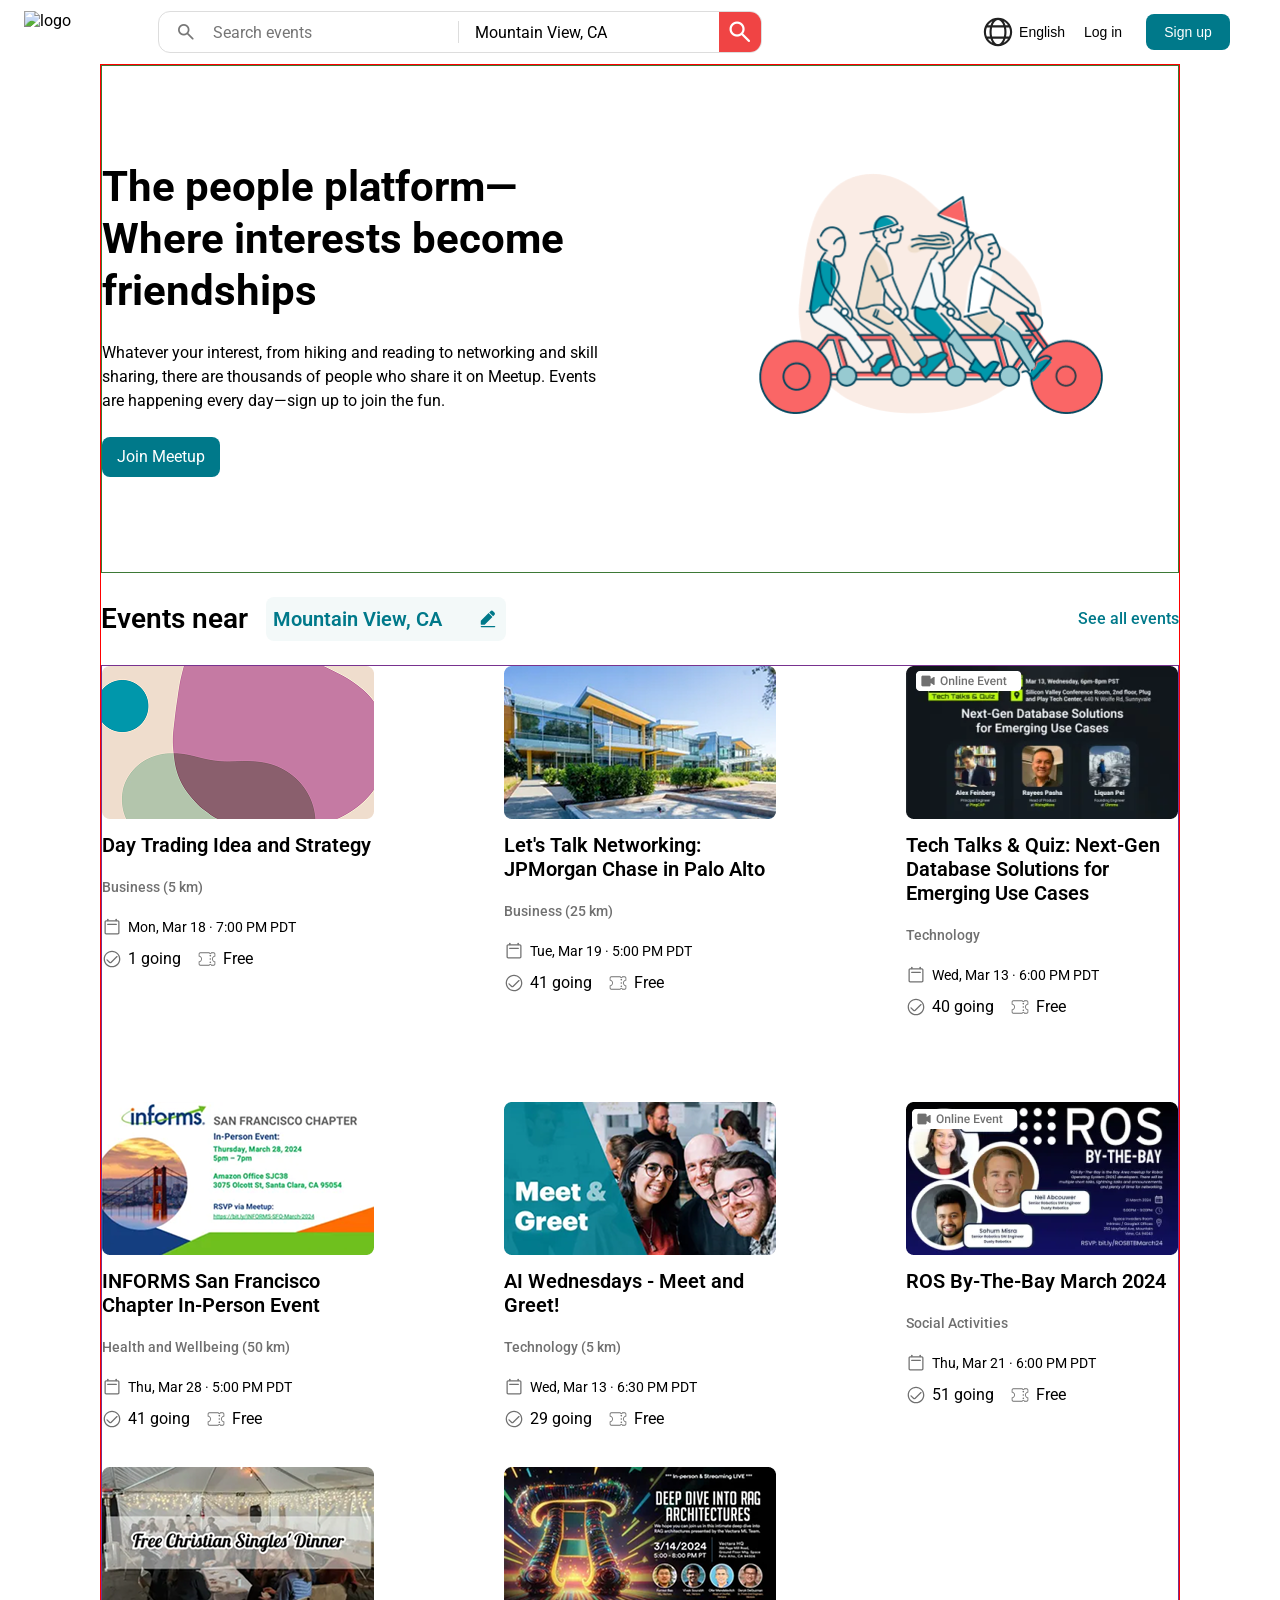
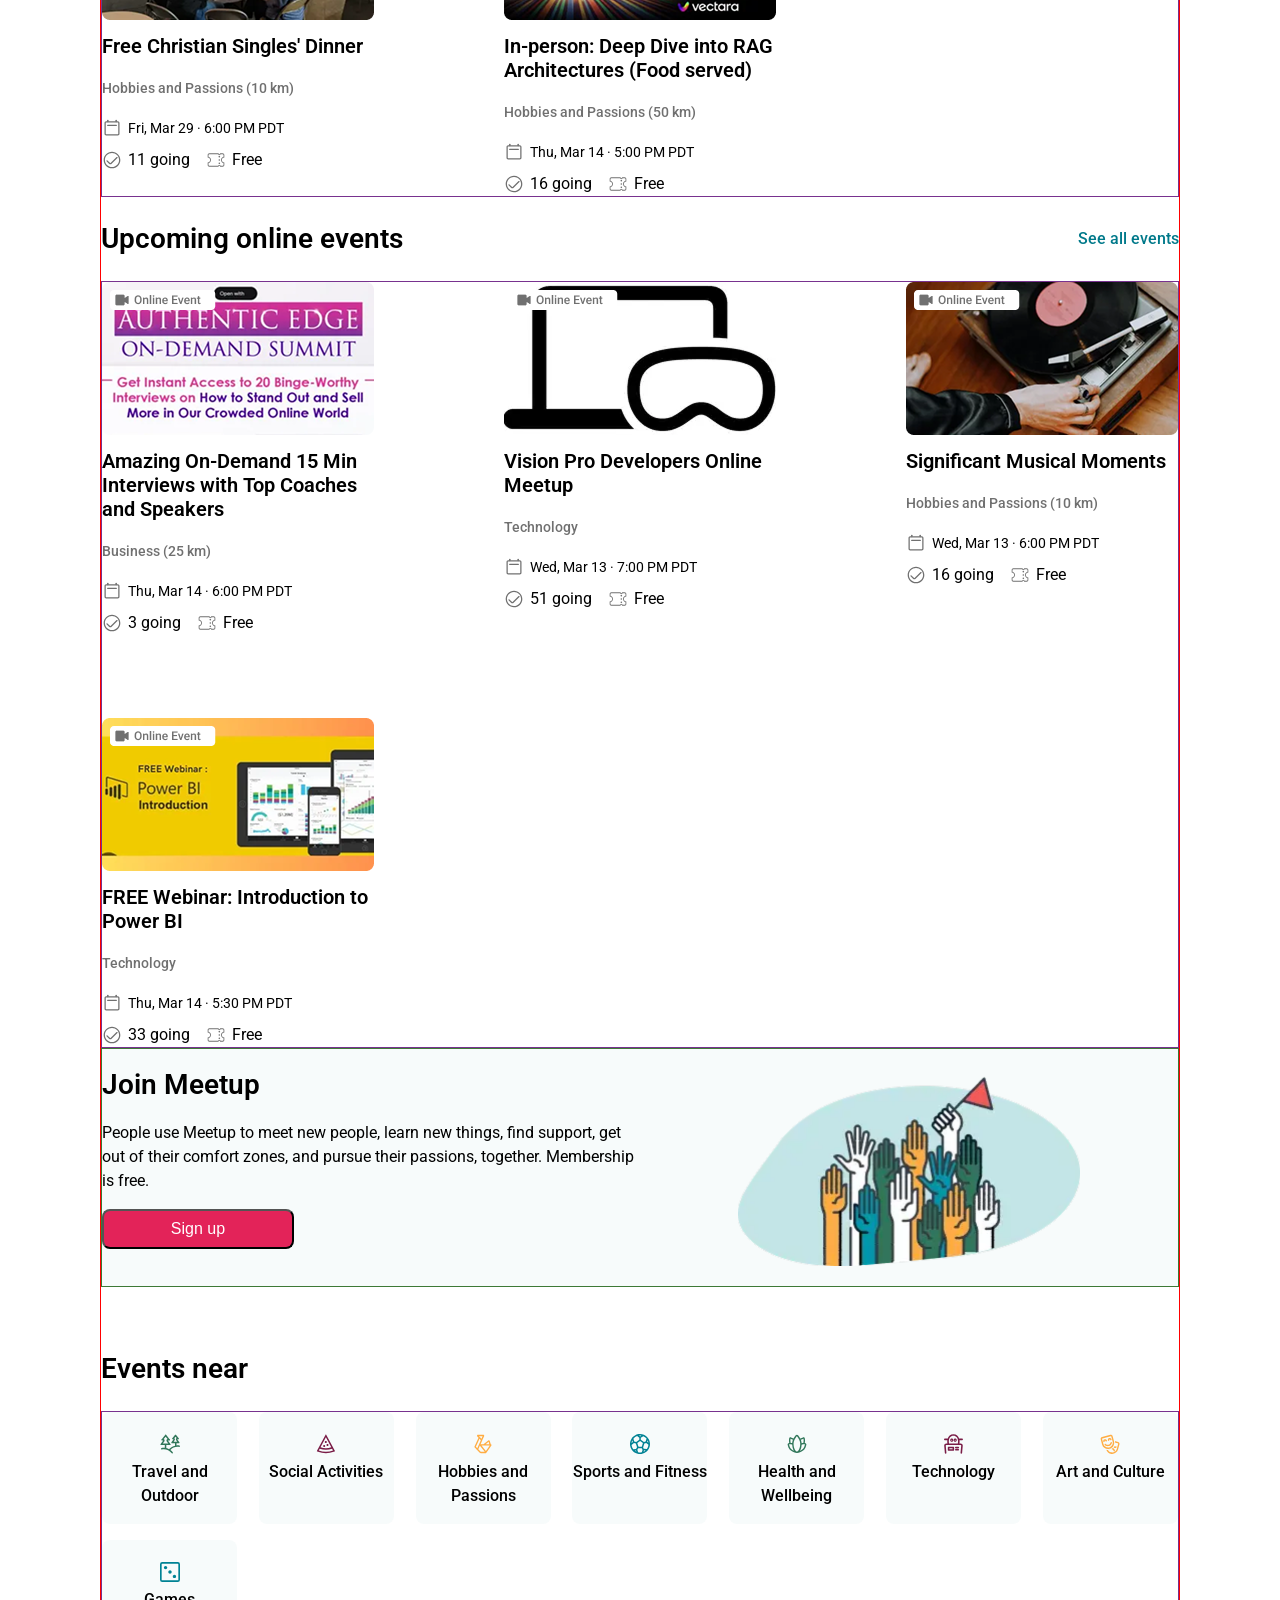
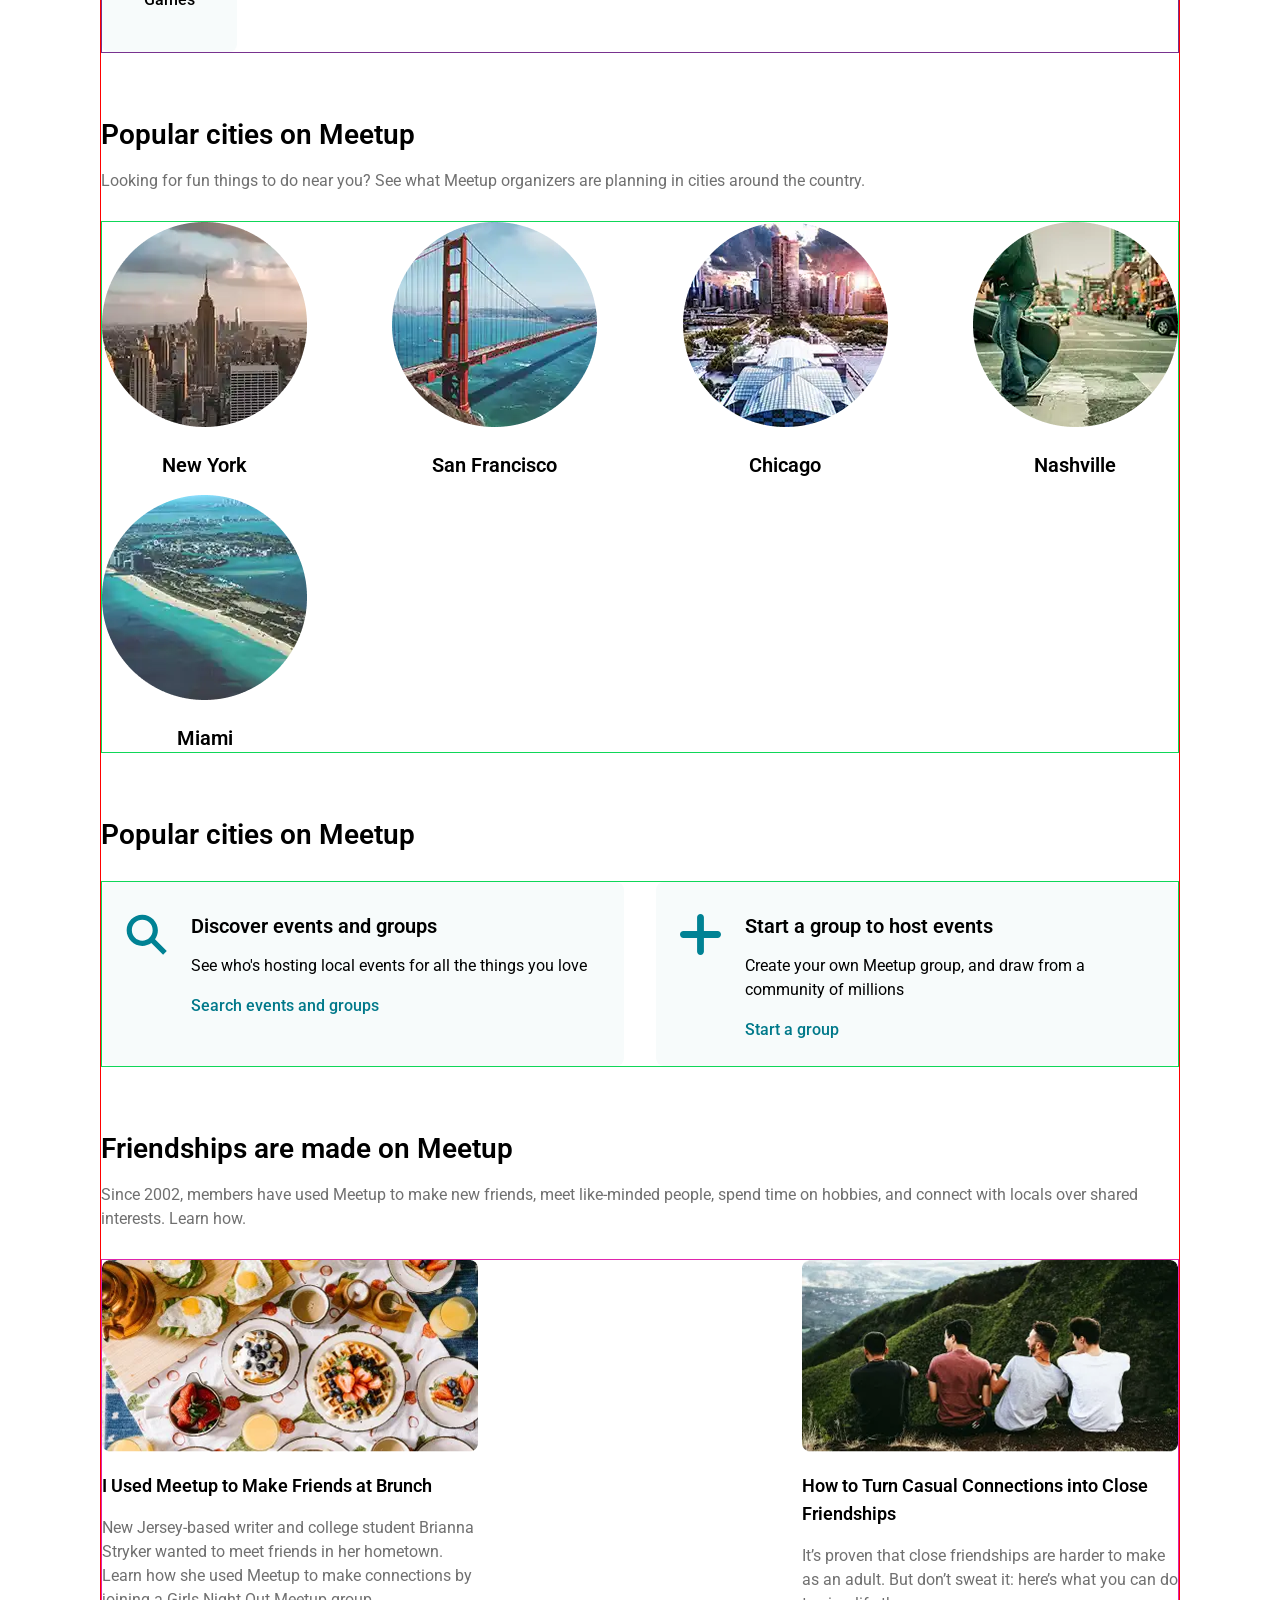
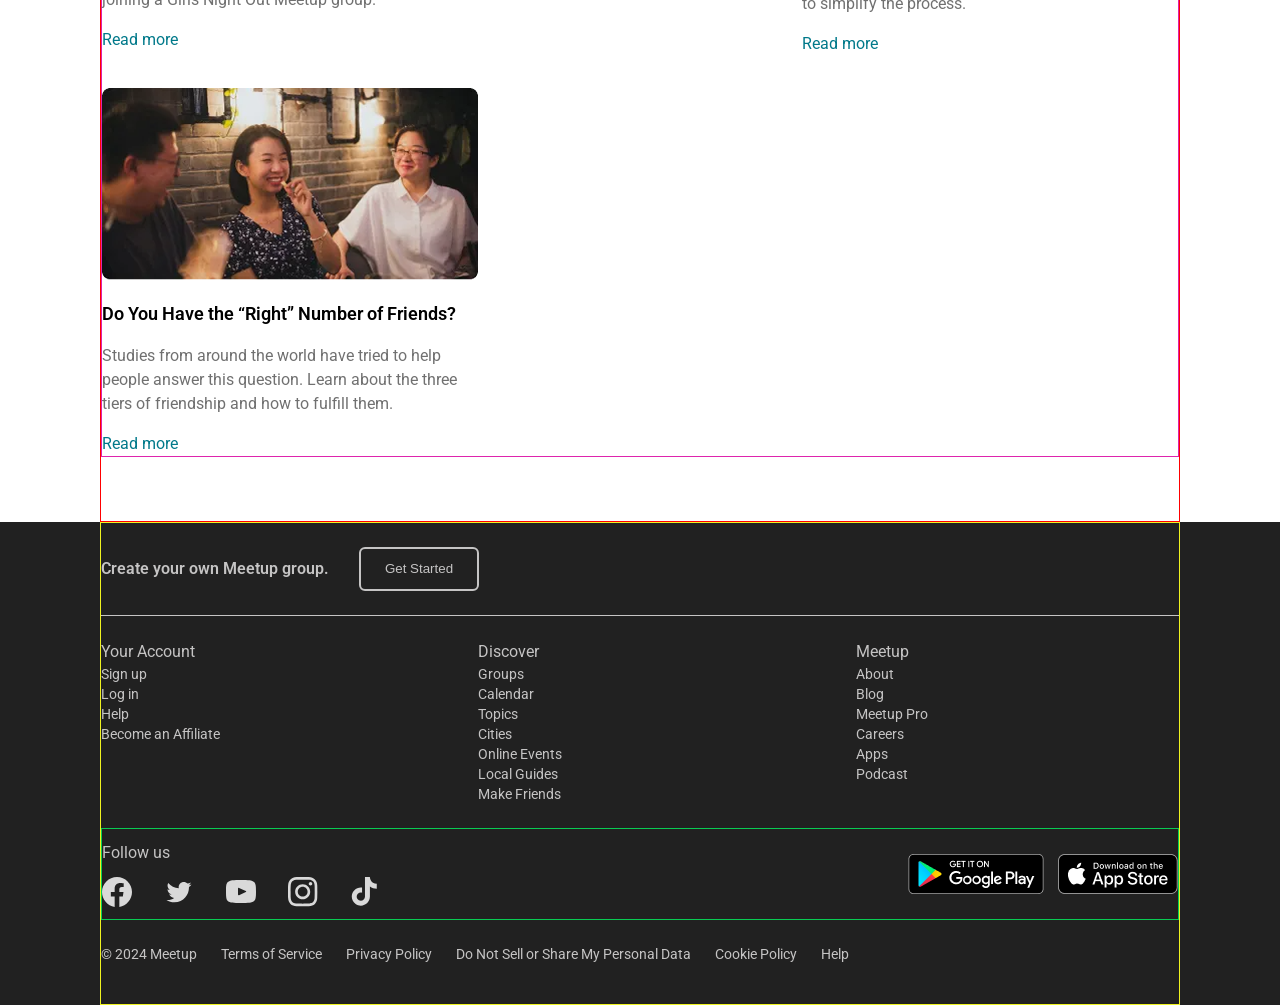
==== commit aca3d77e: "first page" ====
--- a/index.html
+++ b/index.html
@@ -13,6 +13,7 @@
 <body>
 
     <div class="navbar">
+
         <img src="./assets/icon/logo.svg" alt="logo" class="logo" />
         <form class="searchBar">
 
@@ -48,7 +49,8 @@
                 <p>Whatever your interest, from hiking and reading to networking and skill sharing,
                     there are thousands of people who share it on Meetup. Events are happening
                     every day—sign up to join the fun.</p>
-                <button> Join Meetup</button>
+                <a href="second_page.html" class="btn">Join Meetup</a>
+                <!-- <button> Join Meetup</button> -->
             </div>
             <div class="flexSetting imageCont">
                 <img src="./assets/img/irl_event.png" alt="irl_event">
--- a/css/style.css
+++ b/css/style.css
@@ -11,13 +11,13 @@
 body {
     max-width: 1920px;
     margin: 0 auto;
-    font-family: "Roboto ";
+    font-family: "Roboto";
     /* position: relative; */
 }
 
 @font-face {
-    font-family: "Roboto ";
-    src: url("/assets/fonts/Roboto/Roboto-VariableFont_wdth\,wght.ttf");
+    font-family: "Roboto";
+    src: url("../assets/fonts/Roboto/Roboto-VariableFont_wdth\,wght.ttf");
 }
 
 
@@ -298,12 +298,15 @@
 
     }
 
-    button {
-        width: 126px;
-        height: 40px;
+    .btn {
+        display: inline-block;
+        padding: 8px 15px;
+        /* width: 126px;
+        height: 40px; */
         background-color: #00798A;
         border-radius: 8px;
         color: white;
+        text-decoration: none;
         font-weight: 400;
         font-size: 16px;
         line-height: 24px;
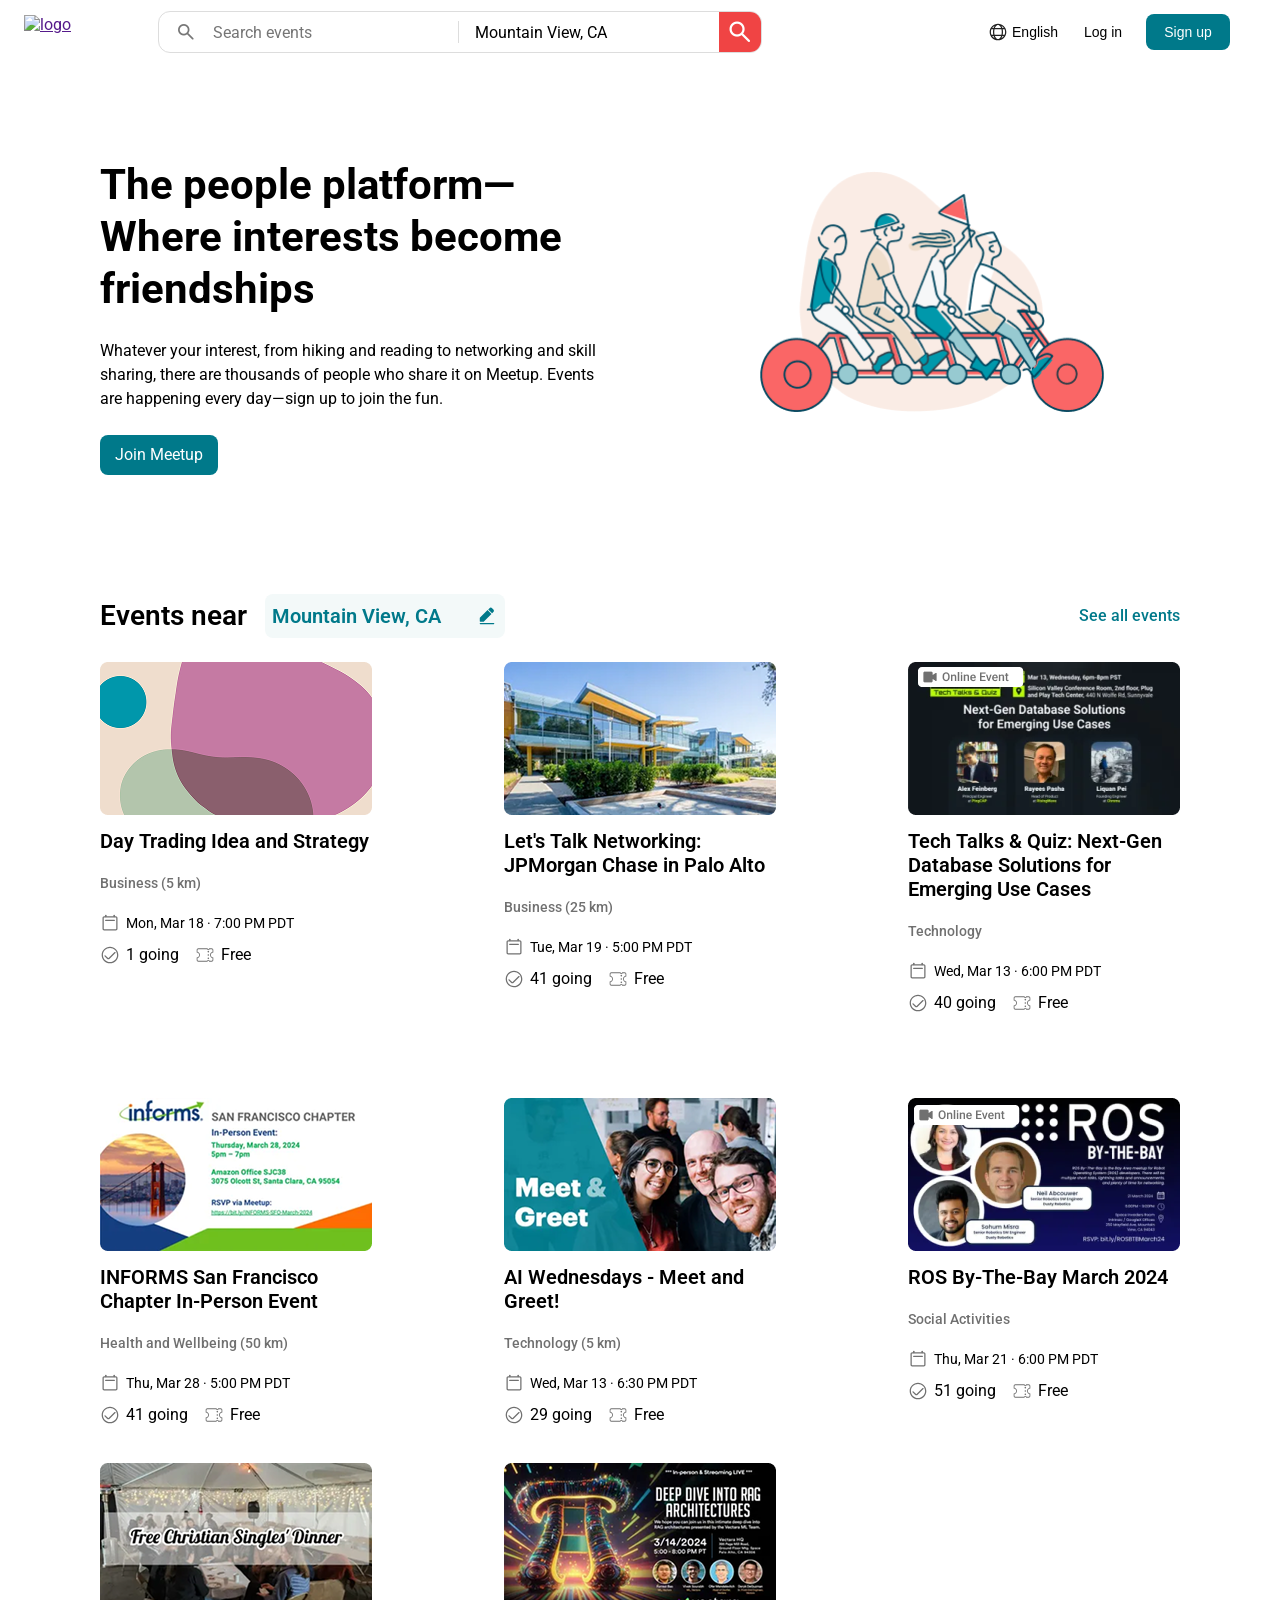
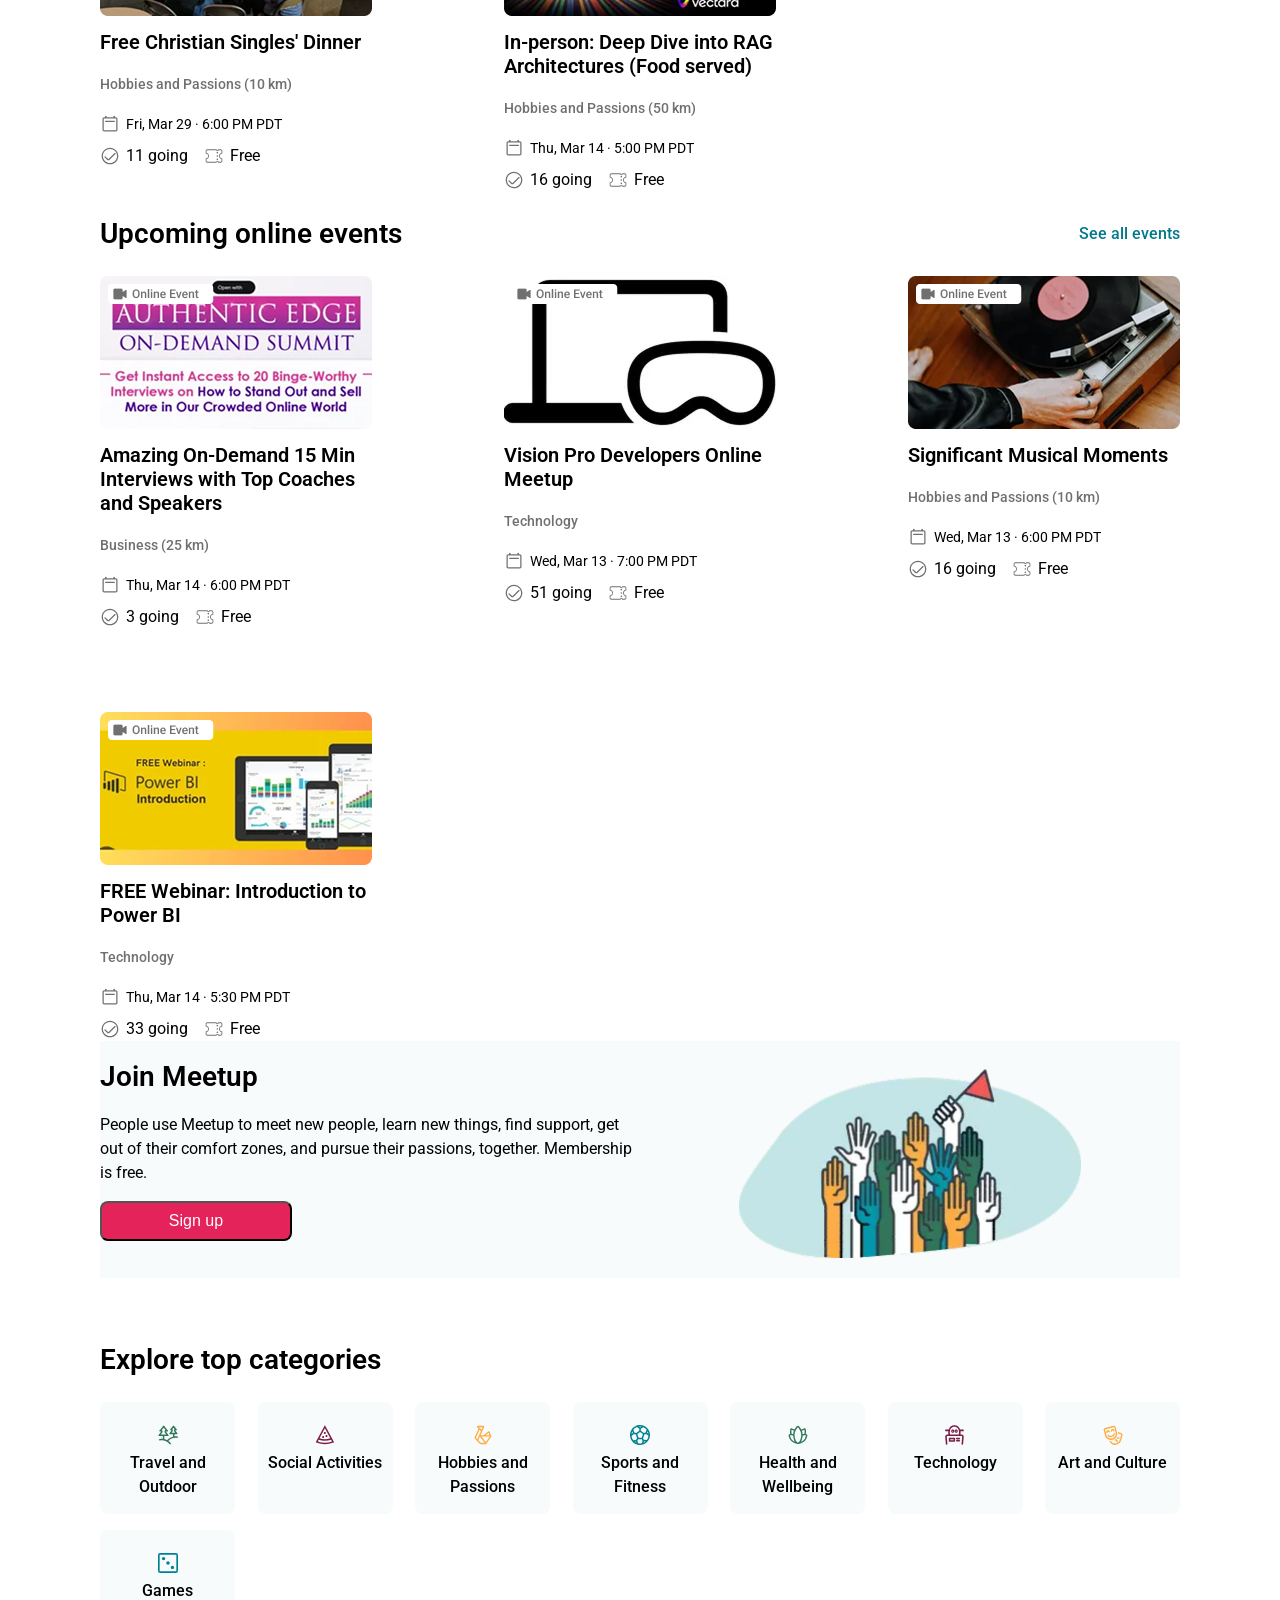
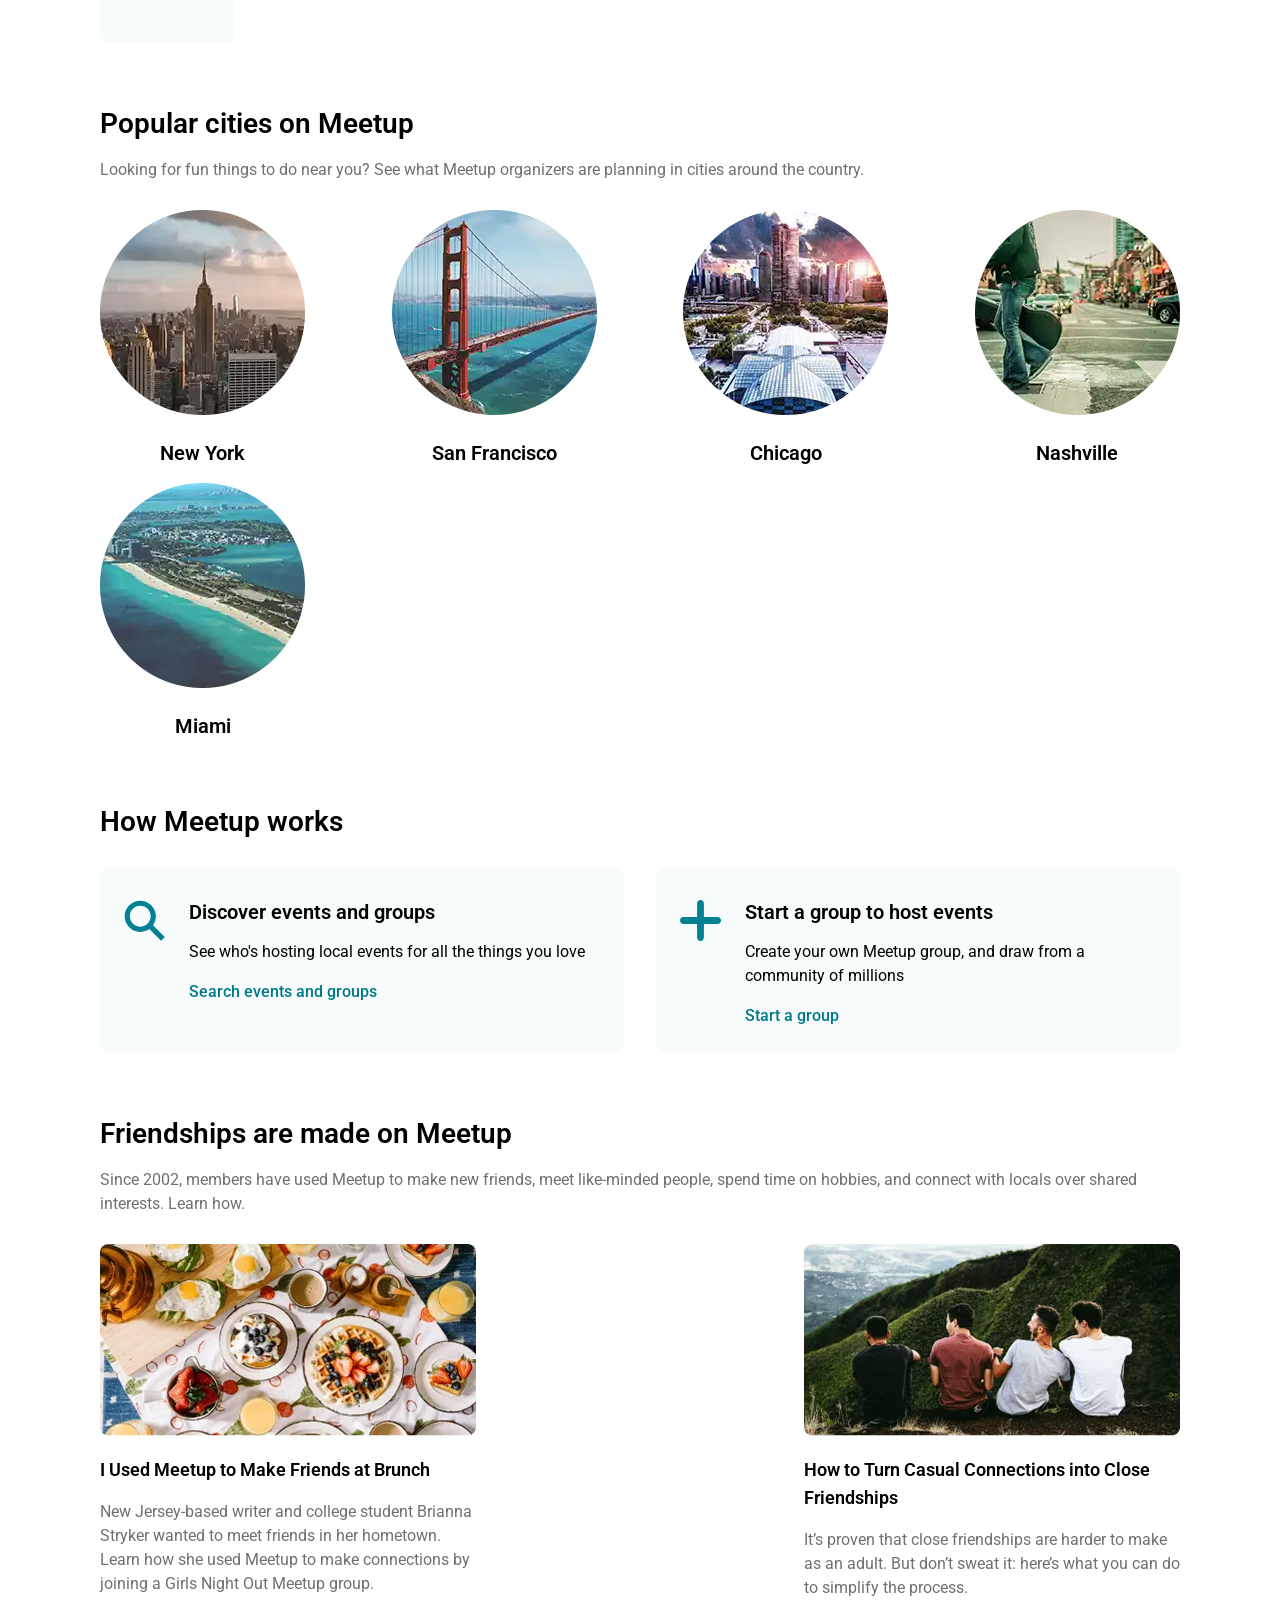
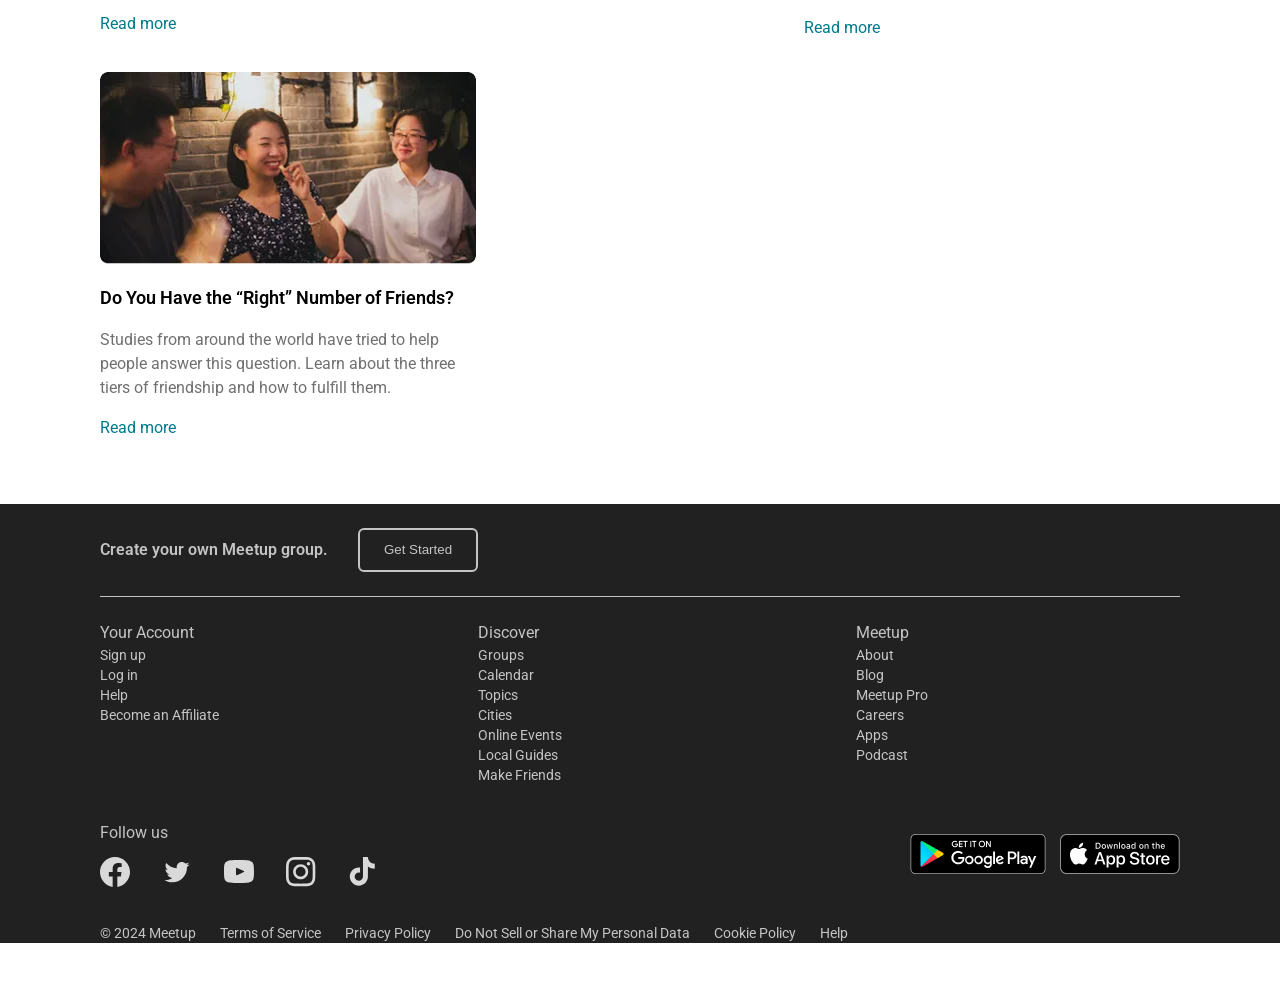
==== commit ef22ffb3: "second page" ====
--- a/index.html
+++ b/index.html
@@ -14,7 +14,8 @@
 
     <div class="navbar">
 
-        <img src="./assets/icon/logo.svg" alt="logo" class="logo" />
+        <a class="logo" href="">
+            <img src="./assets/icon/logo.svg" alt="logo" class="logo" /></a>
         <form class="searchBar">
 
             <div class="searchField">
@@ -337,7 +338,7 @@
         /* ******************************************************************************* */ -->
 
         <section class="sectionTopCategories">
-            <div class="title3"><span>Events near</span></div>
+            <div class="title3"><span>Explore top categories</span></div>
 
             <div class="topCategories">
                 <div class="TopCategoriesGr1">
@@ -418,7 +419,7 @@
 
         <section class="sectionHowMeetup">
             <div class="title3">
-                <span>Popular cities on Meetup</span>
+                <span>How Meetup works</span>
             </div>
             <div class="howMeetup">
                 <div class="howMeetupGr1">
--- a/css/style.css
+++ b/css/style.css
@@ -26,7 +26,7 @@
     /* height: 100vh; */
     margin-left: 100px;
     margin-right: 100px;
-    border: 1px solid red;
+    /* border: 1px solid red; */
 }
 
 @media screen and (max-width: 1024px) {
@@ -59,7 +59,13 @@
     line-height: 24px;
 }
 
-
+@media screen and (max-width: 768px) {
+
+    h4 {
+        font-size: 16px;
+        line-height: 20px;
+    }
+}
 
 @media screen and (max-width: 480px) {
     .title3 {
@@ -73,6 +79,16 @@
     }
 }
 
+
+button,
+a {
+    cursor: pointer;
+}
+
+button:hover {
+    box-shadow: 5px 5px 8px rgba(0, 0, 0, 0.15);
+}
+
 /* ******************************************************************************* */
 /* ******************************************************************************* */
 /* ******************************************************************************* */
@@ -82,10 +98,17 @@
     display: flex;
     flex-direction: row;
     justify-content: flex-start;
+    align-items: center;
     gap: 40px;
 
 
     margin: 11px 50px 11px 24px;
+
+    .logo {
+        display: flex;
+        justify-content: center;
+        align-items: center;
+    }
 
     img {
         width: 94px;
@@ -150,20 +173,13 @@
         /* не сжиматься, не расти, его размеры */
         flex: 0 0 300px;
         width: 300px;
-
     }
 
     .locationField {
         /* не сжиматься, не расти, его размеры */
         flex: 0 0 260px;
         width: 260px;
-
-    }
-
-
-
-
-
+    }
 
     .searchBar button span {
         font-size: 28px;
@@ -234,6 +250,11 @@
             color: white;
         }
 
+        img {
+            width: 20px;
+            height: 20px;
+        }
+
     }
 
 
@@ -263,9 +284,31 @@
 }
 
 /*  Adaptive */
-@media screen and (max-width: 800px) {
-    .navbar .locationField {
-        display: none;
+@media screen and (max-width: 768px) {
+    .navbar {
+        .locationField {
+            display: none;
+        }
+
+        button {
+            font-size: 12px;
+            line-height: 14px;
+        }
+
+        .btnCont {
+            gap: 16px;
+
+            .btnSingUp {
+                width: 72px;
+                height: 32px;
+            }
+
+            img {
+                width: 18px;
+                height: 18px;
+            }
+        }
+
     }
 }
 
@@ -274,7 +317,7 @@
 /* ******************************************************************************* */
 
 .sectionPeoplePlatform {
-    border: 1px solid rgb(61, 121, 54);
+    /* border: 1px solid rgb(61, 121, 54); */
     padding-bottom: 95px;
     padding-top: 95px;
     display: flex;
@@ -408,7 +451,7 @@
     }
 
     .eventsNear {
-        border: 1px solid rgb(120, 50, 143);
+        /* border: 1px solid rgb(120, 50, 143); */
         margin-top: 24px;
 
 
@@ -431,6 +474,17 @@
 
         }
 
+        /* Оживить карточку */
+        .eventsNearGr1 img {
+            transition: transform 0.3s ease;
+        }
+
+        .eventsNearGr1:hover img {
+            transform: scale(1.05);
+        }
+
+        /*  */
+
         .eventsNearText {
             display: flex;
             flex-direction: column;
@@ -497,7 +551,7 @@
         }
 
         .eventsNear {
-            border: 1px solid rgb(120, 50, 143);
+            /* border: 1px solid rgb(120, 50, 143); */
             margin-top: 24px;
 
             display: grid;
@@ -628,7 +682,7 @@
 
 
     .upcomingOnlineEvents {
-        border: 1px solid rgb(120, 50, 143);
+        /* border: 1px solid rgb(120, 50, 143); */
         margin-top: 24px;
 
 
@@ -651,6 +705,16 @@
 
         }
 
+        /* оживить карточку */
+        .upcomingOnlineEventsGr1 img {
+            transition: transform 0.3s ease;
+        }
+
+        .upcomingOnlineEventsGr1:hover img {
+            transform: scale(1.05);
+        }
+
+        /*  */
         .upcomingOnlineEventsText {
             display: flex;
             flex-direction: column;
@@ -715,7 +779,7 @@
 
 
         .upcomingOnlineEvents {
-            border: 1px solid rgb(120, 50, 143);
+            /* border: 1px solid rgb(120, 50, 143); */
             margin-top: 24px;
 
             display: grid;
@@ -815,7 +879,7 @@
 
 .sectionJoinMeetup {
     background-color: #F7FBFB;
-    border: 1px solid rgb(61, 121, 54);
+    /* border: 1px solid rgb(61, 121, 54); */
 
 
     display: grid;
@@ -956,7 +1020,7 @@
     margin-top: 64px;
 
     .topCategories {
-        border: 1px solid rgb(120, 50, 143);
+        /* border: 1px solid rgb(120, 50, 143); */
         margin-top: 24px;
 
         display: grid;
@@ -980,8 +1044,17 @@
             justify-content: start;
             align-items: center;
             gap: 6px;
-
-        }
+            border: 1px solid transparent;
+
+            transition: border-color 0.3s ease;
+        }
+
+
+
+        .TopCategoriesGr1:hover {
+            border-color: #00a5a5;
+        }
+
 
         img {
             width: 20px;
@@ -1018,7 +1091,7 @@
     }
 
     .popularCities {
-        border: 1px solid rgb(15, 215, 88);
+        /* border: 1px solid rgb(15, 215, 88); */
         margin-top: 28px;
 
         display: grid;
@@ -1051,8 +1124,22 @@
                 line-height: 28px;
                 text-align: center;
             }
-        }
-
+
+
+
+
+        }
+
+        /* оживить картинку */
+        .popularCitiesGr1 img {
+            transition: transform 0.3s ease;
+        }
+
+        .popularCitiesGr1:hover img {
+            transform: scale(1.05);
+        }
+
+        /*  */
 
     }
 }
@@ -1115,7 +1202,7 @@
     margin-top: 64px;
 
     .howMeetup {
-        border: 1px solid rgb(15, 215, 88);
+        /* border: 1px solid rgb(15, 215, 88); */
         margin-top: 28px;
 
         display: flex;
@@ -1235,7 +1322,7 @@
     }
 
     .friendships {
-        border: 1px solid rgb(222, 36, 173);
+        /* border: 1px solid rgb(222, 36, 173); */
         margin-top: 28px;
 
         display: grid;
@@ -1259,6 +1346,16 @@
             gap: 16px;
         }
 
+        /* оживить карточку */
+        .friendshipsGr1 img {
+            transition: transform 0.3s ease;
+        }
+
+        .friendshipsGr1:hover img {
+            transform: scale(1.05);
+        }
+
+        /*  */
         img {
             width: 376px;
             height: auto;
@@ -1357,7 +1454,7 @@
     .footer {
         margin-left: 100px;
         margin-right: 100px;
-        border: 1px solid rgb(239, 243, 32);
+        /* border: 1px solid rgb(239, 243, 32); */
 
         .firstLine {
             padding-bottom: 24px;
@@ -1409,7 +1506,7 @@
         }
 
         .btnCont {
-            border: 1px solid rgb(9, 203, 83);
+            /* border: 1px solid rgb(9, 203, 83); */
             margin-top: 24px;
             /* padding-bottom: 24px; */
             display: flex;
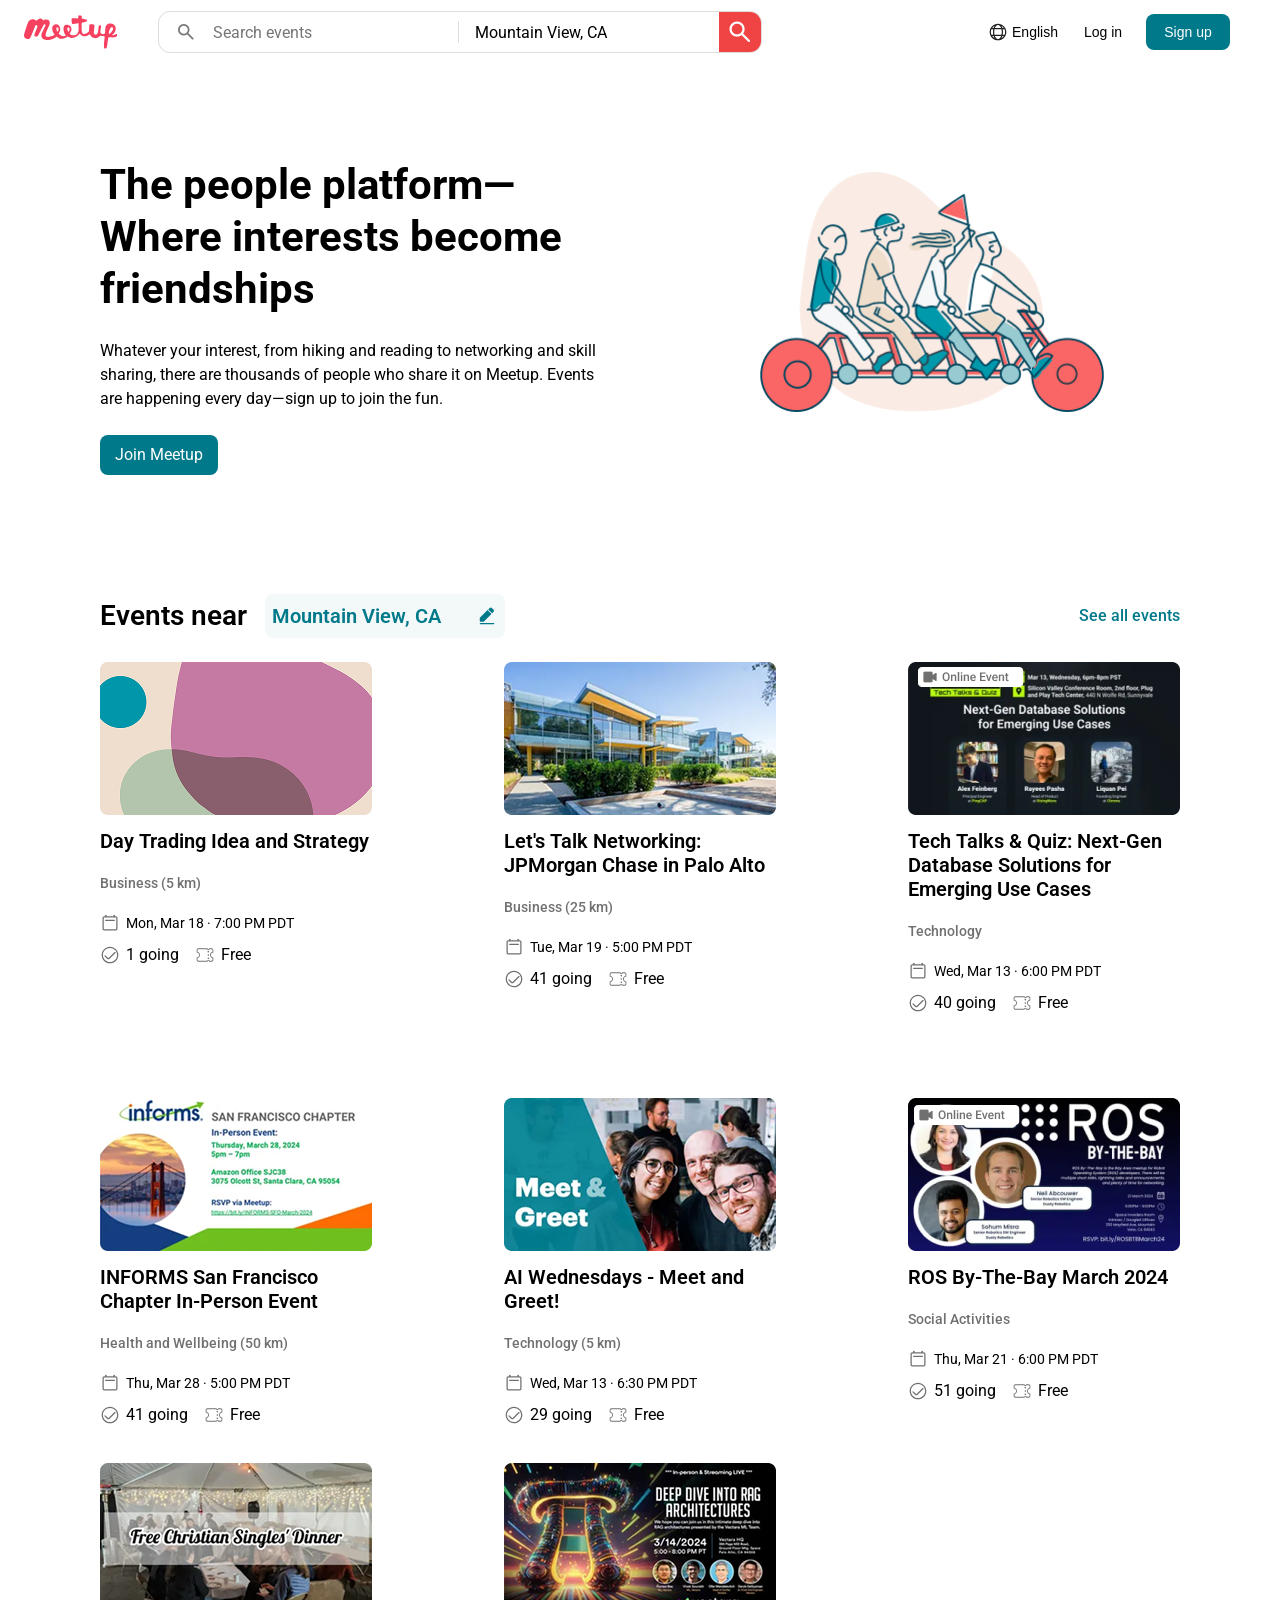
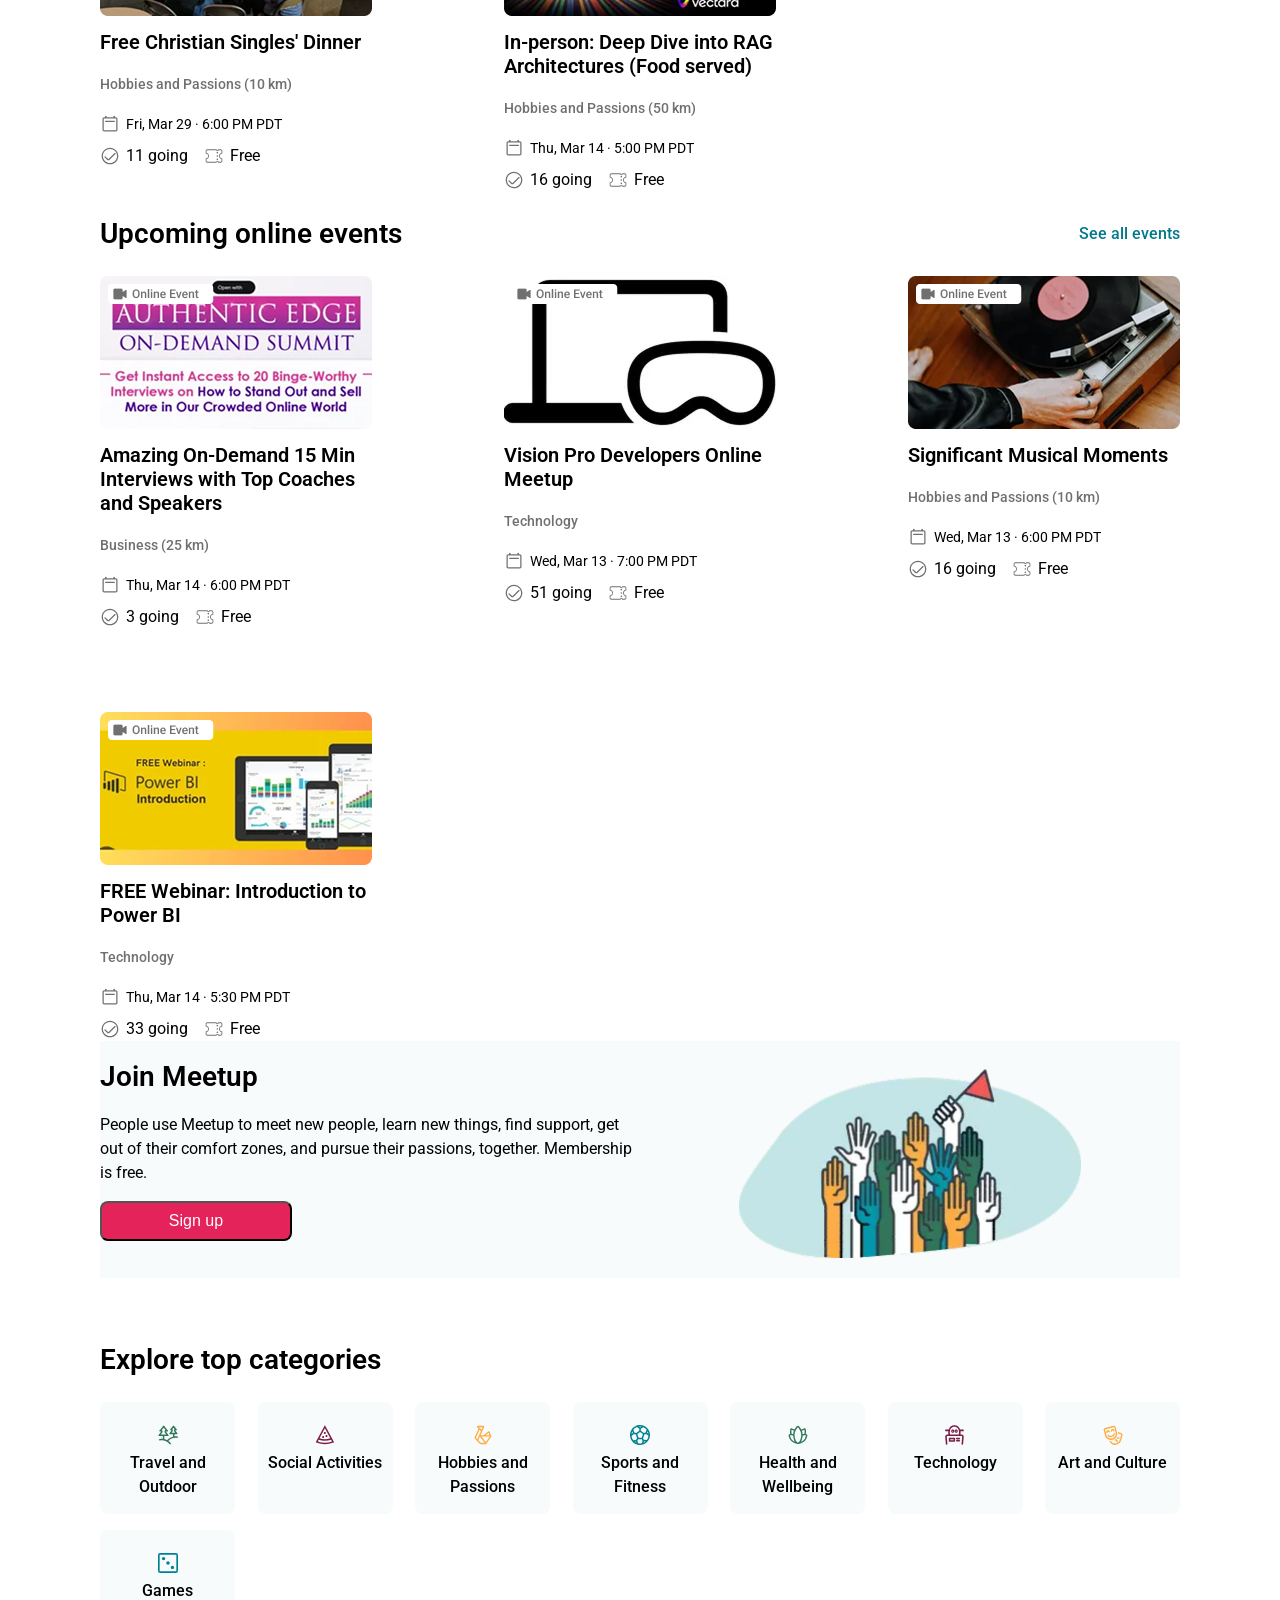
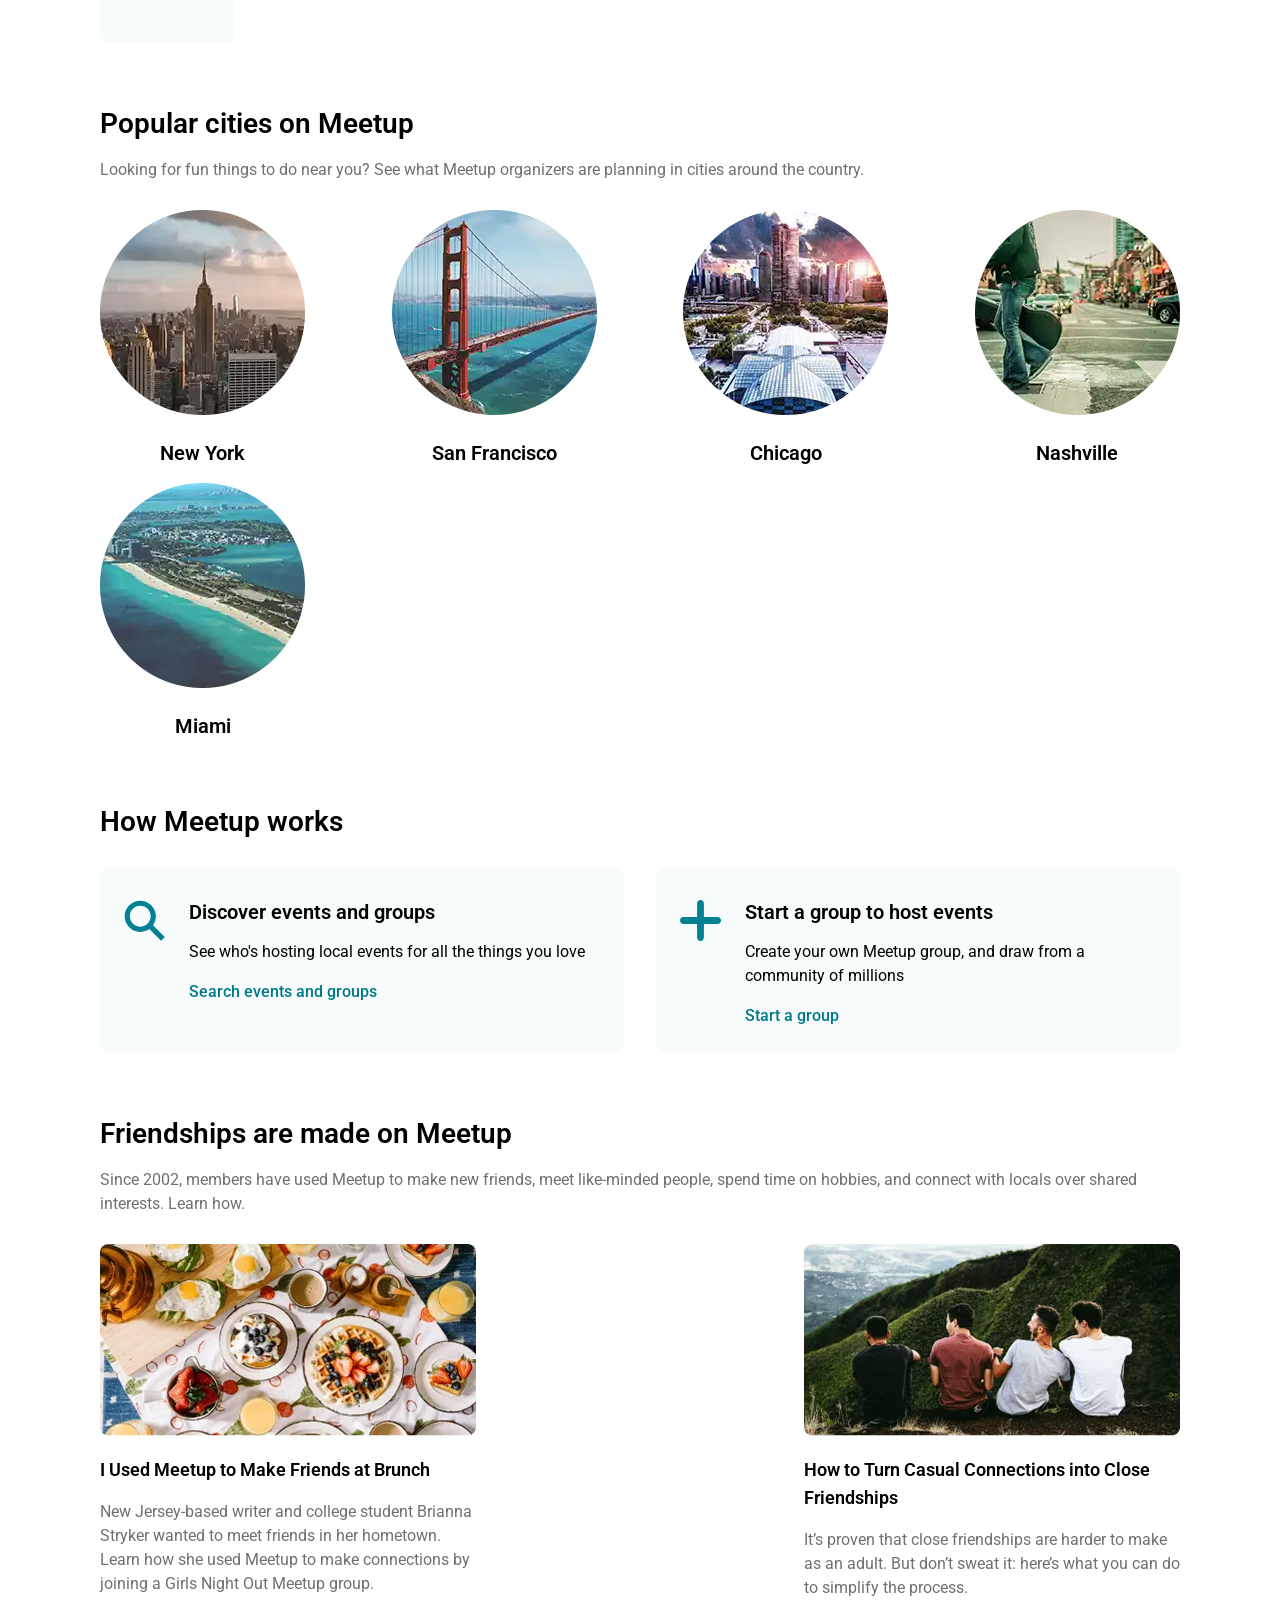
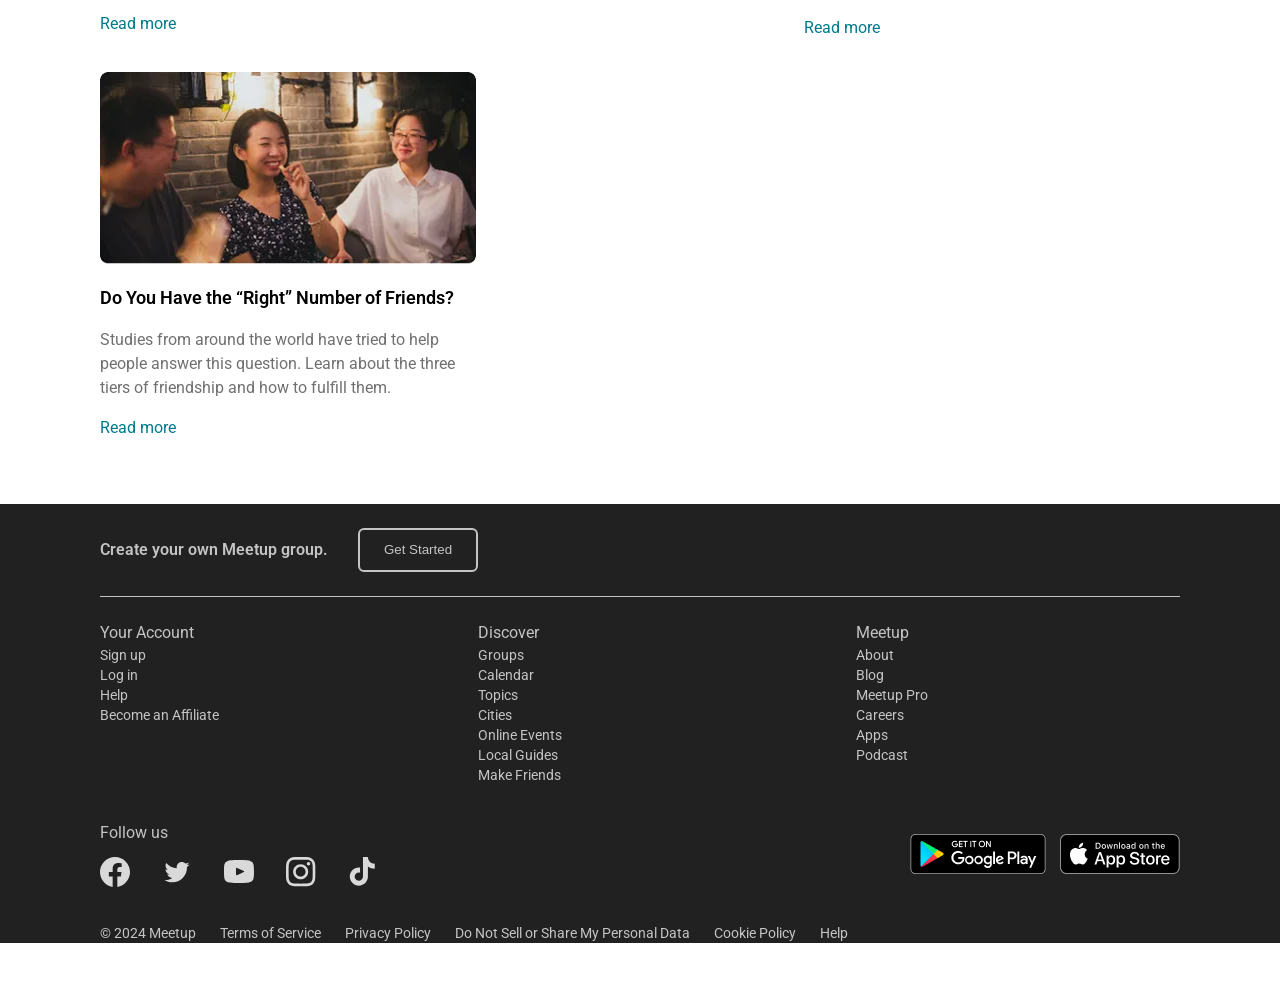
==== commit c9f373d3: "Logo - icon update" ====
--- a/index.html
+++ b/index.html
@@ -15,7 +15,7 @@
     <div class="navbar">
 
         <a class="logo" href="">
-            <img src="./assets/icon/logo.svg" alt="logo" class="logo" /></a>
+            <img src="./assets/icon/Logo.svg" alt="logo" class="logo" /></a>
         <form class="searchBar">
 
             <div class="searchField">
